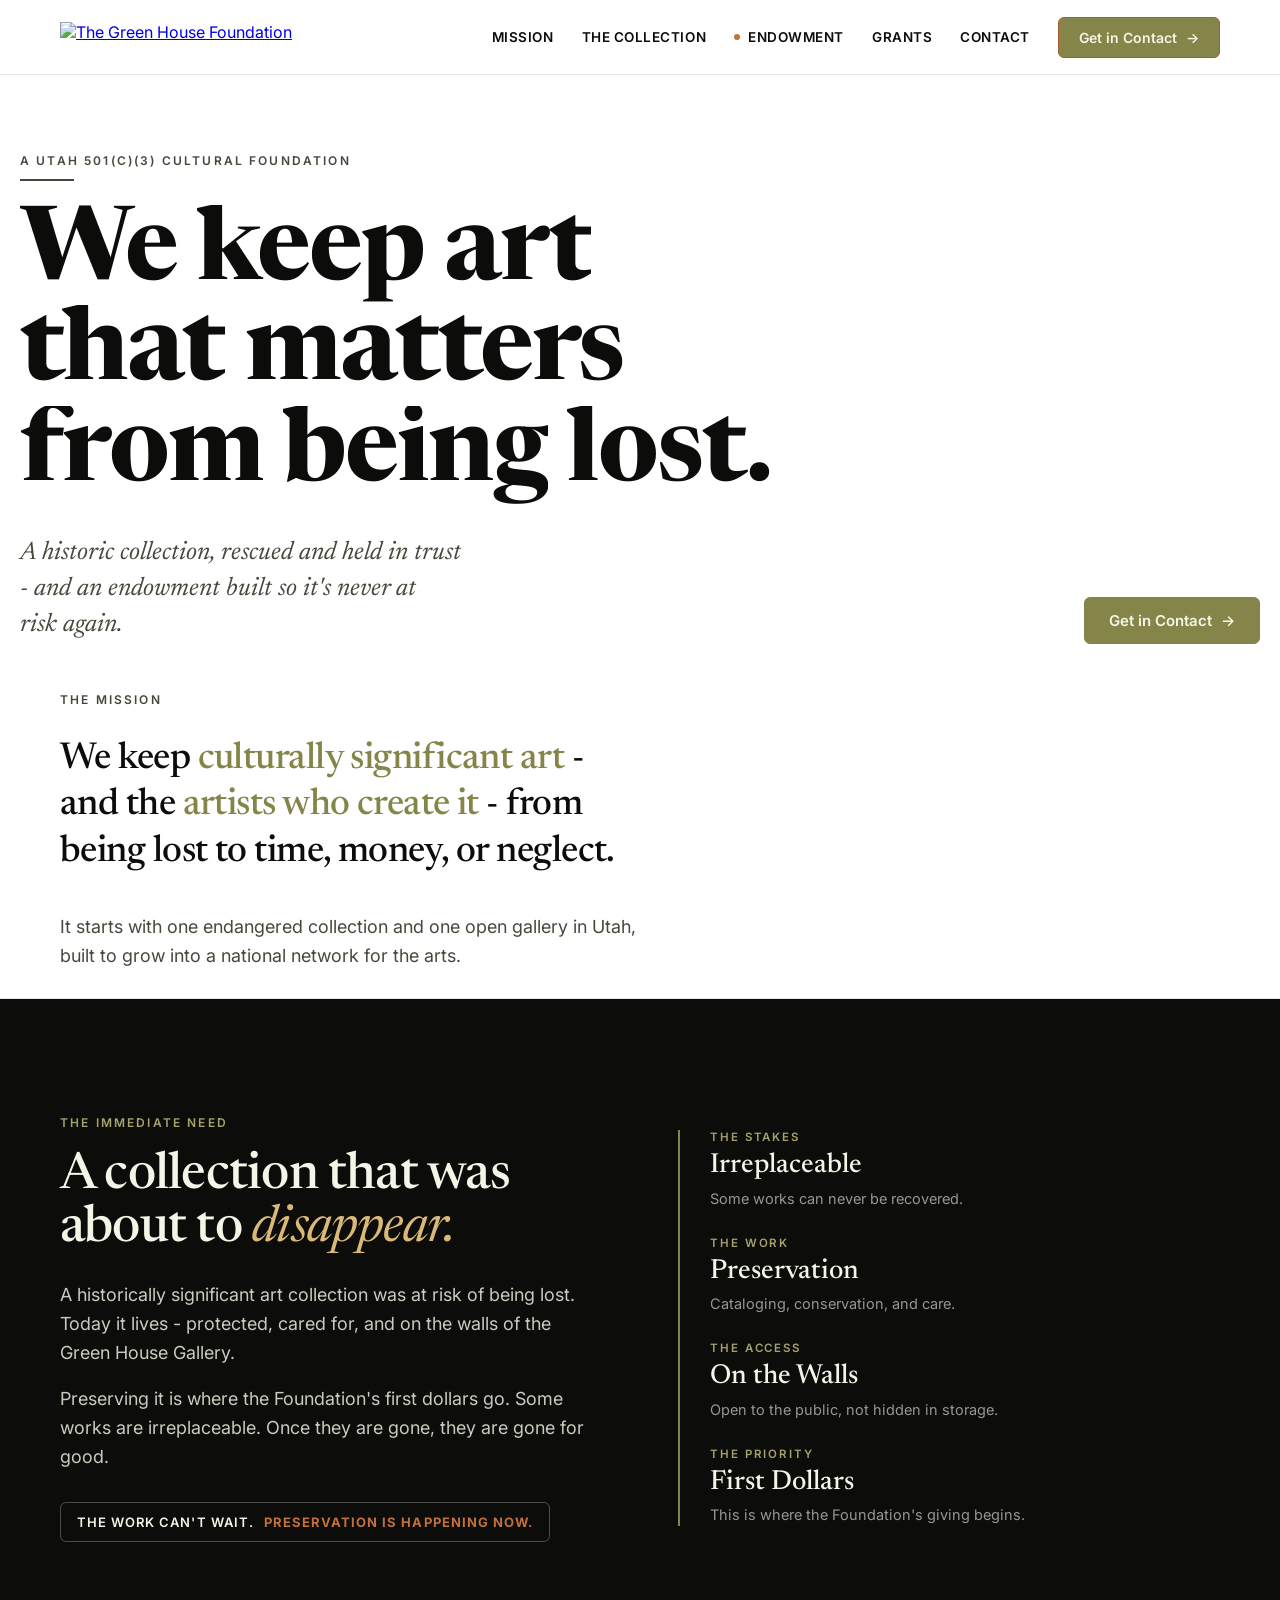
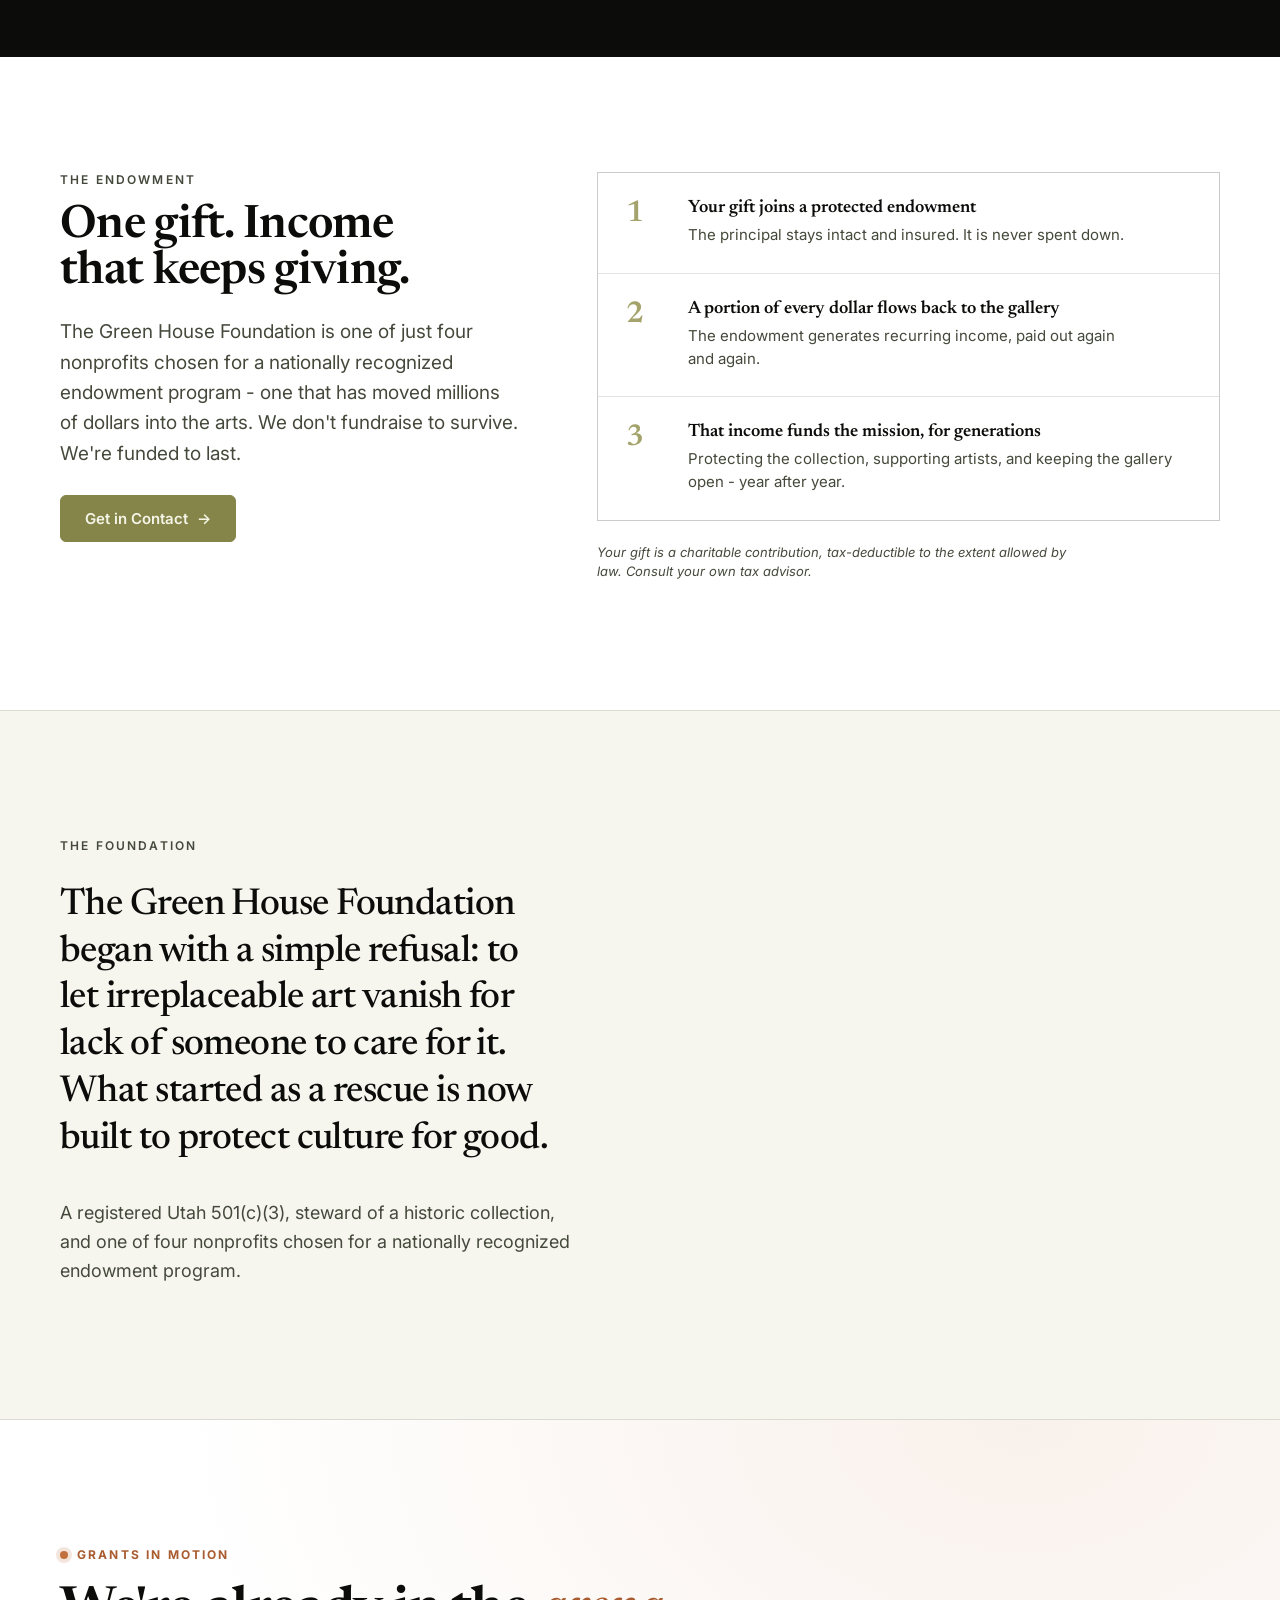
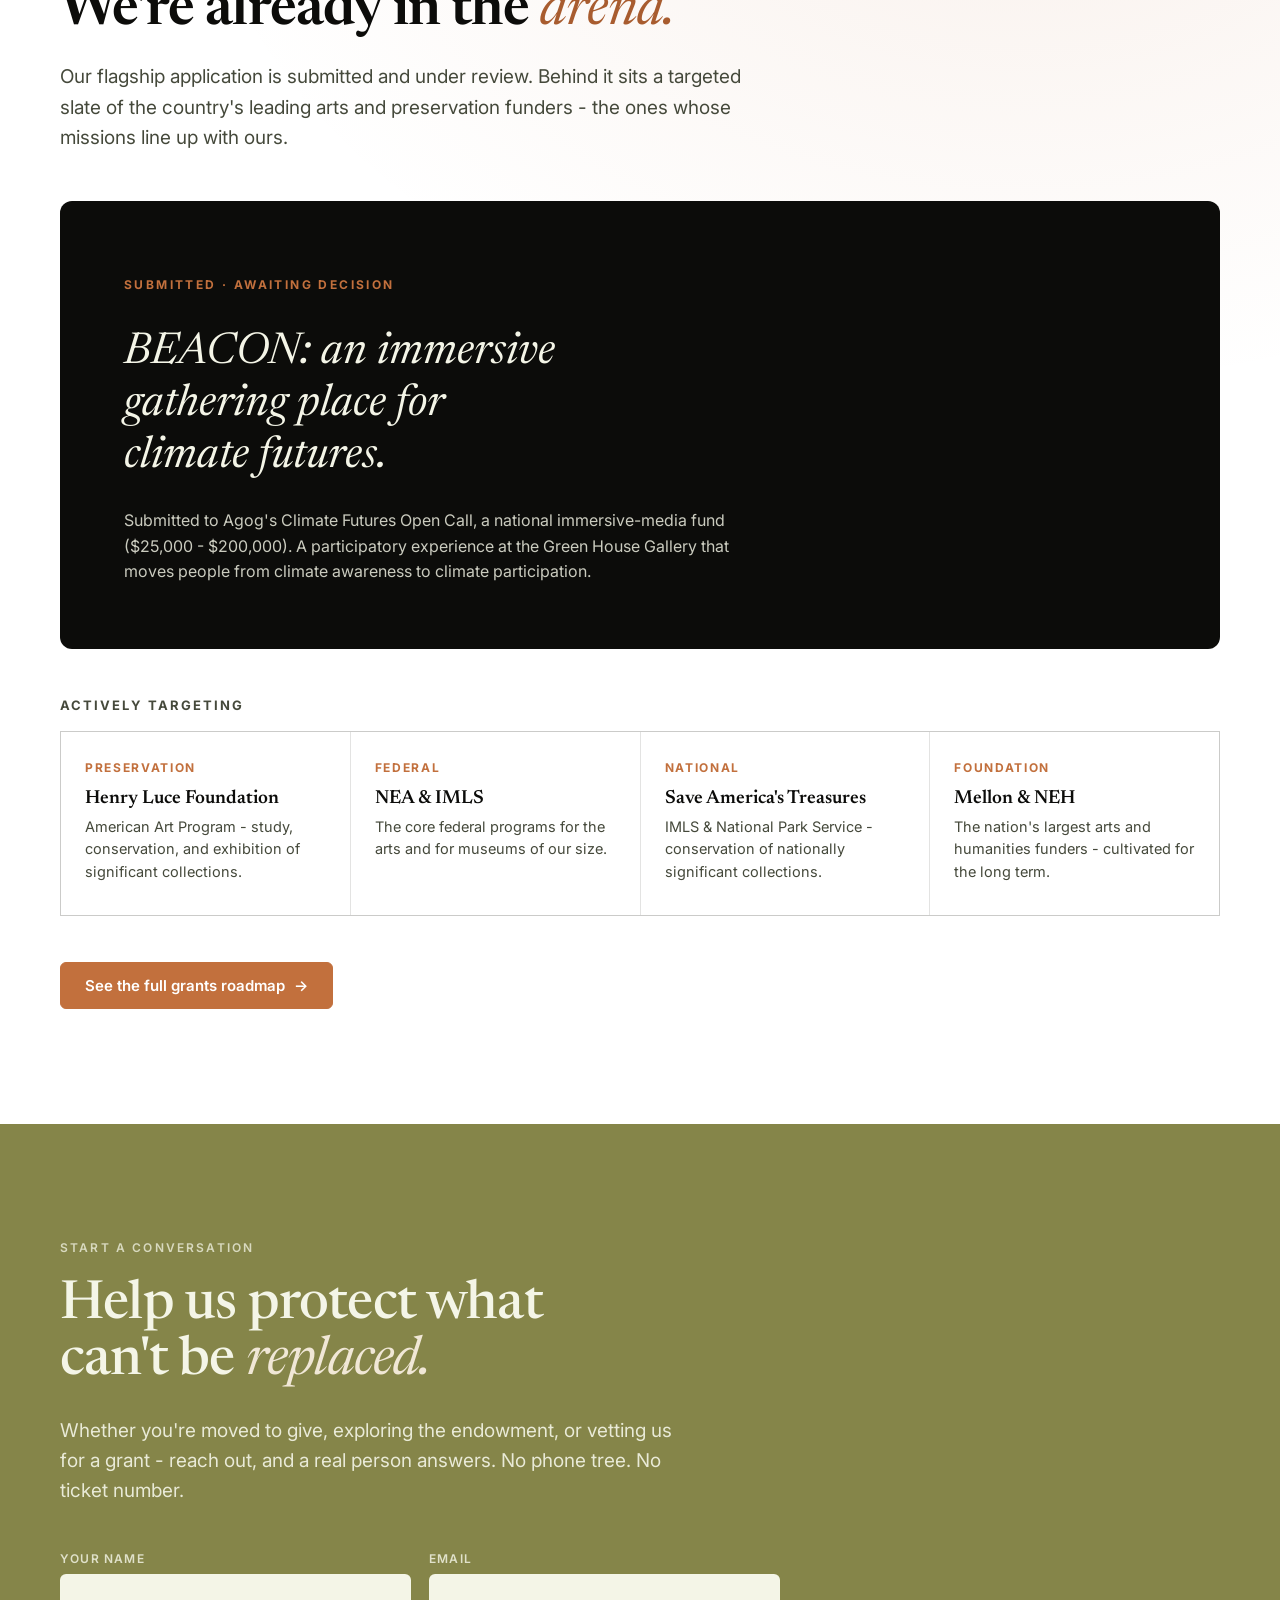
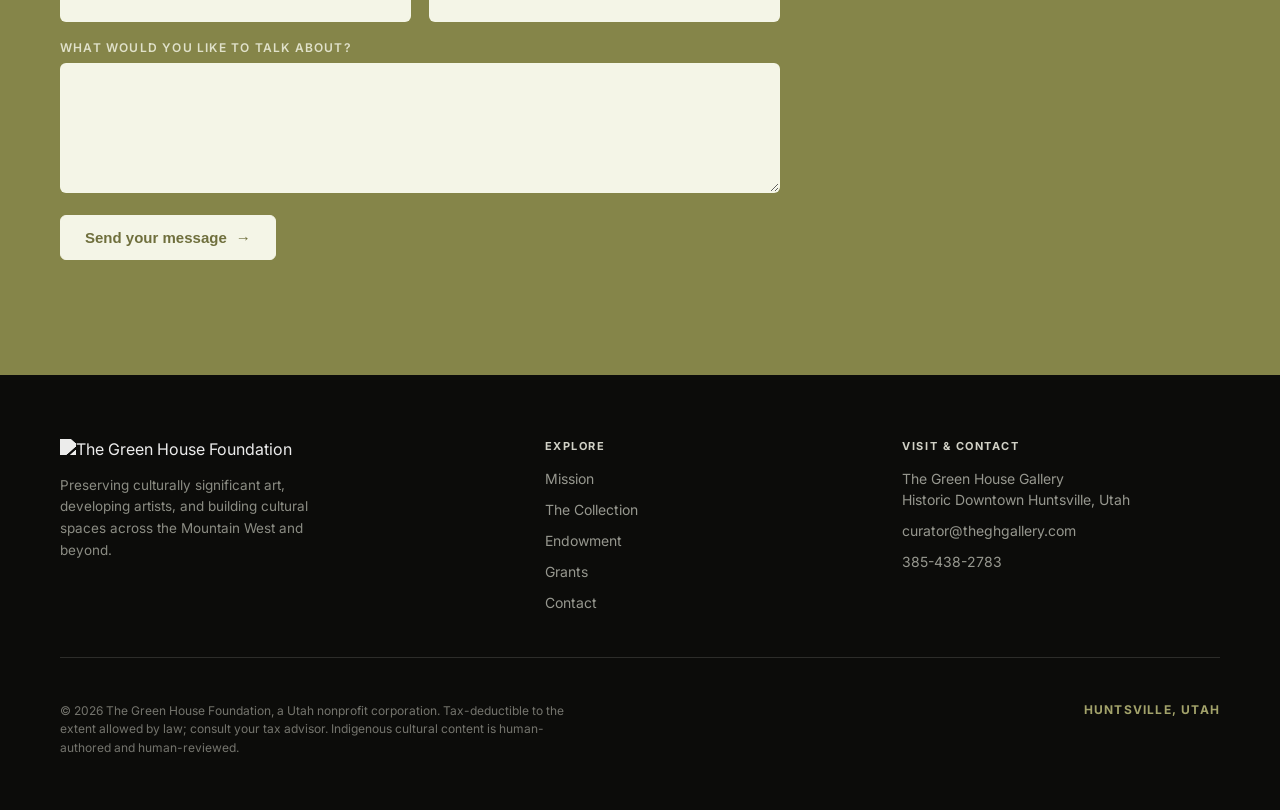
==== index.html @ 2a169957 "Add files via upload" ====
<!-- @dsCard group="Foundation Website" viewport="1280x900" name="Foundation website" subtitle="Real mission: preserve, develop, build — Bacone, BEACON, the corridor, endowment" -->
<!DOCTYPE html>
<html lang="en">
<head>
<meta charset="utf-8" />
<meta name="viewport" content="width=device-width, initial-scale=1" />
<title>The Green House Foundation — We keep art that matters from being lost</title>
<meta name="description" content="The Green House Foundation preserves culturally significant art, develops artists into sustainable creative careers, and builds cultural spaces. A Utah 501(c)(3)." />
<style>
/* ===== inlined design-system tokens ===== */
/* Webfonts — Newsreader (display/headings) + Inter (body/labels).
   NOTE: No brand font binaries were provided, so these load from Google Fonts.
   Replace with self-hosted @font-face + bundled files for production/offline use.

   Newsreader replaces Fraunces as the display/heading serif: a clean editorial
   serif with straight, undecorated terminals (the lowercase f has a plain
   terminal — no teardrop, no wonk). Loaded normal + italic, weights 400/500/600/700.
   Newsreader is optically variable (opsz), driven by font-optical-sizing: auto. */
@import url('https://fonts.googleapis.com/css2?family=Newsreader:ital,opsz,wght@0,6..72,400;0,6..72,500;0,6..72,600;0,6..72,700;1,6..72,400;1,6..72,500;1,6..72,600;1,6..72,700&family=Inter:wght@400;500;600;700&display=swap');

/* ============================================================
   COLORS — The Green House Foundation
   Foundation palette: forest base, olive brand, cream light,
   ember accent (buttons/CTA only, ~3% of any layout).
   ============================================================ */
:root {
  /* --- Foundation core palette --- */
  --forest: #20241A;   /* dark background base */
  --olive:  #858549;   /* brand color */
  --cream:  #F4F5E7;   /* light background + text on dark */
  --slate:  #646463;   /* muted text */
  --ember:  #C2703D;   /* accent — buttons & CTA only */
  --surface:#2C3122;   /* raised panels on forest */

  /* --- Tints / shades derived for states & lines --- */
  --forest-900: #171A12;
  --forest-700: #20241A;
  --forest-600: #272C1F;
  --surface-2:  #353B29;            /* hover raise on surface */
  --olive-600:  #6F6F3D;            /* olive pressed/darker */
  --olive-300:  #A6A672;           /* olive light/disabled text */
  --ember-600:  #A85C2F;           /* ember hover/press */
  --cream-dim:  #DCDDCB;           /* secondary cream text */

  /* hairlines & overlays */
  --line-on-forest: rgba(244,245,231,0.12);
  --line-on-cream:  rgba(32,36,26,0.12);
  --overlay-forest: rgba(23,26,18,0.72);

  /* ============================================================
     SEMANTIC ALIASES — Foundation (default) theme on FOREST
     ============================================================ */
  --bg-page:        var(--forest);
  --bg-surface:     var(--surface);
  --bg-surface-2:   var(--surface-2);
  --text-strong:    var(--cream);
  --text-body:      var(--cream-dim);
  --text-muted:     var(--slate);
  --text-brand:     var(--olive);
  --border-subtle:  var(--line-on-forest);
  --accent:         var(--ember);
  --accent-hover:   var(--ember-600);
  --on-accent:      var(--cream);
  --focus-ring:     var(--olive);
}

/* ============================================================
   CREAM THEME — light Foundation surfaces (apply to a scope)
   ============================================================ */
.theme-cream {
  --bg-page:       var(--cream);
  --bg-surface:    #FFFFFF;
  --bg-surface-2:  #ECEDD9;
  --text-strong:   var(--forest);
  --text-body:     #2C3122;
  --text-muted:    var(--slate);
  --text-brand:    var(--olive-600);
  --border-subtle: var(--line-on-cream);
  --accent:        var(--ember);
  --accent-hover:  var(--ember-600);
  --on-accent:     var(--cream);
  --focus-ring:    var(--olive);
}

/* ============================================================
   TYPOGRAPHY — Newsreader (display/headings) + Inter (body/labels)
   Golden-ratio scale (φ ≈ 1.618), base Body 17:
   Display 72 / Heading 44.5 / Subhead 27.5 / Body 17 / Caption 10.5
   (each step = the one below × φ).  Eyebrow 12 uppercase, wide tracking.
   ============================================================ */
:root {
  /* golden ratio */
  --phi: 1.618; /* @kind other */

  /* families */
  --font-display: 'Newsreader', Georgia, 'Times New Roman', serif;
  --font-body:    'Inter', system-ui, -apple-system, 'Segoe UI', sans-serif;

  /* type scale (px) — multiplied by φ */
  --fs-display: 72px;     /* 44.5 × φ */
  --fs-heading: 44.5px;   /* 27.5 × φ */
  --fs-subhead: 27.5px;   /* 17 × φ   */
  --fs-body:    17px;     /* base     */
  --fs-small:   13px;     /* practical step between body and caption */
  --fs-caption: 10.5px;   /* 17 ÷ φ   */
  --fs-eyebrow: 12px;

  /* line heights */
  --lh-display: 1.04; /* @kind other */
  --lh-heading: 1.12; /* @kind other */
  --lh-subhead: 1.28; /* @kind other */
  --lh-body:    1.6; /* @kind other */
  --lh-tight:   1.2; /* @kind other */

  /* weights */
  --fw-regular: 400; /* @kind other */
  --fw-medium:  500; /* @kind other */
  --fw-semibold:600; /* @kind other */
  --fw-bold:    700; /* @kind other */

  /* tracking */
  /* display/headings sit at 0 tracking for a clean editorial measure. */
  --tracking-display: 0; /* @kind other */
  --tracking-heading: 0; /* @kind other */
  --tracking-normal:  0; /* @kind other */
  --tracking-eyebrow: 0.18em; /* @kind other */

  /* Newsreader needs no SOFT/WONK axes — its terminals are already clean.
     Optical sizing is handled by font-optical-sizing: auto, so role variation
     settings are 'normal'. */
  --fv-display: normal; /* @kind other */
  --fv-heading: normal; /* @kind other */
  --fv-subhead: normal; /* @kind other */

  /* semantic roles */
  /* display weight 500 reads more refined at large sizes; headings 600. */
  --text-display: var(--fw-medium)   var(--fs-display)/var(--lh-display) var(--font-display);
  --text-heading: var(--fw-semibold) var(--fs-heading)/var(--lh-heading) var(--font-display);
  --text-subhead: var(--fw-medium)   var(--fs-subhead)/var(--lh-subhead) var(--font-display);
  --text-base:    var(--fw-regular)  var(--fs-body)/var(--lh-body)    var(--font-body);
}

/* ============================================================
   SPACING, RADII, SHADOWS, LAYOUT — Green House Foundation
   8px base rhythm. Quiet, architectural, rooted.
   ============================================================ */
:root {
  /* spacing scale (8px base) */
  --space-1: 4px;
  --space-2: 8px;
  --space-3: 12px;
  --space-4: 16px;
  --space-5: 24px;
  --space-6: 32px;
  --space-7: 48px;
  --space-8: 64px;
  --space-9: 96px;
  --space-10: 128px;

  /* radii — gently architectural, never pill-soft on Foundation */
  --radius-xs: 3px;
  --radius-sm: 6px;
  --radius-md: 10px;
  --radius-lg: 16px;
  --radius-pill: 999px;

  /* borders */
  --border-width: 1px; /* @kind other */
  --border-hairline: 1px; /* @kind other */

  /* shadows — soft, low, warm-neutral; used sparingly */
  --shadow-sm: 0 1px 2px rgba(23,26,18,0.18);
  --shadow-md: 0 6px 20px rgba(23,26,18,0.22);
  --shadow-lg: 0 20px 48px rgba(23,26,18,0.30);
  --shadow-cream-sm: 0 1px 2px rgba(32,36,26,0.06);
  --shadow-cream-md: 0 10px 30px rgba(32,36,26,0.10);

  /* layout */
  --container-max: 1200px;
  --container-text: 680px;
  --gutter: var(--space-6);

  /* motion — calm, no bounce */
  --ease-standard: cubic-bezier(0.4, 0, 0.2, 1); /* @kind other */
  --ease-out: cubic-bezier(0.16, 1, 0.3, 1); /* @kind other */
  --dur-fast: 120ms; /* @kind other */
  --dur-base: 200ms; /* @kind other */
  --dur-slow: 360ms; /* @kind other */
}

/* ============================================================
   BACONE COLLECTION — scoped storytelling palette
   USE ONLY inside .theme-bacone (collection storytelling).
   NEVER on Foundation pages.
   ============================================================ */
.theme-bacone {
  /* raw palette */
  --clay:  #C2704F;
  --sage:  #97A782;
  --ochre: #DAB877;
  --sky:   #88A3AE;
  --ground:#F0E7D6;   /* background */
  --umber: #5E4334;   /* ink */

  /* semantic aliases mapped onto Foundation contract,
     so components render correctly inside this scope */
  --bg-page:       var(--ground);
  --bg-surface:    #FBF6EC;
  --bg-surface-2:  #EDE0CA;
  --text-strong:   var(--umber);
  --text-body:     #6B5040;
  --text-muted:    #8A7560;
  --text-brand:    var(--clay);
  --border-subtle: rgba(94,67,52,0.16);
  --accent:        var(--clay);
  --accent-hover:  #A85C3F;
  --on-accent:     var(--ground);
  --focus-ring:    var(--clay);
}

/* ============================================================
   BASE — light element defaults that lean on the tokens.
   Scoped to .ghf so it never bleeds into a host app globally.
   ============================================================ */
.ghf {
  background: var(--bg-page);
  color: var(--text-body);
  font: var(--text-base);
  -webkit-font-smoothing: antialiased;
  text-rendering: optimizeLegibility;
}

.ghf h1, .ghf h2, .ghf h3, .ghf h4 {
  color: var(--text-strong);
  margin: 0;
  font-family: var(--font-display);
  letter-spacing: var(--tracking-heading);
  font-optical-sizing: auto;
  font-variation-settings: var(--fv-heading);
  font-feature-settings: "calt" 1, "liga" 1;
}

.ghf-display {
  font: var(--text-display);
  letter-spacing: var(--tracking-display);
  color: var(--text-strong);
  text-wrap: balance;
  font-optical-sizing: auto;
  font-variation-settings: var(--fv-display);
  font-feature-settings: "calt" 1, "liga" 1;
}
.ghf-heading {
  font: var(--text-heading);
  color: var(--text-strong);
  text-wrap: balance;
  font-optical-sizing: auto;
  font-variation-settings: var(--fv-heading);
  font-feature-settings: "calt" 1, "liga" 1;
}
.ghf-subhead {
  font: var(--text-subhead);
  color: var(--text-strong);
  font-optical-sizing: auto;
  font-variation-settings: var(--fv-subhead);
  font-feature-settings: "calt" 1, "liga" 1;
}
.ghf-body {
  font: var(--text-base);
  color: var(--text-body);
  text-wrap: pretty;
}
.ghf-eyebrow {
  font-family: var(--font-body);
  font-size: var(--fs-eyebrow);
  font-weight: var(--fw-semibold);
  letter-spacing: var(--tracking-eyebrow);
  text-transform: uppercase;
  color: var(--text-brand);
}

.ghf a { color: var(--text-brand); text-decoration: none; }
.ghf a:hover { text-decoration: underline; }

*::selection { background: var(--olive); color: var(--cream); }

</style>
<script>
document.documentElement.className += ' js-anim';
/* Tweakable controls — defaults persisted by the host between the EDITMODE markers. */
window.__TWK = /*EDITMODE-BEGIN*/{
  "film": false,
  "accent": "ink",
  "headline": "rise-blur"
}/*EDITMODE-END*/;
(function (t) {
  var r = document.documentElement;
  r.setAttribute('data-film', t.film ? 'on' : 'off');   /* film off = video removed */
  r.setAttribute('data-accent', t.accent);
  r.setAttribute('data-headline', t.headline);
})(window.__TWK);
</script>
<style>
  :root {
    --ink: #0C0C0A;          /* true black */
    --ink-2: #45493B;        /* secondary ink */
    --paper: #FFFFFF;
    --paper-2: #F6F6EF;      /* warm off-white */
    --hair: rgba(26,30,20,0.12);
    --olive-deep: #6F6F3D;
    --clay: #C2704F;
    --ochre: #DAB877;
    --sage: #A3A36B;
    --ground: #F0E7D6;
    --ember: #C2703D;
    --ember-deep: #A85C2F;
  }
  * { box-sizing: border-box; }
  html, body { margin: 0; background: var(--paper); }
  body { font-family: var(--font-body); color: var(--ink); -webkit-font-smoothing: antialiased; }

  .display { font-family: var(--font-display); font-optical-sizing: auto; font-weight: 700; letter-spacing: -0.02em; line-height: 0.98; }
  .serif-5 { font-family: var(--font-display); font-optical-sizing: auto; font-weight: 500; letter-spacing: -0.015em; }
  .serif-6 { font-family: var(--font-display); font-optical-sizing: auto; font-weight: 600; letter-spacing: -0.015em; }
  .eyebrow { font-family: var(--font-body); font-size: 12px; font-weight: 600; letter-spacing: 0.18em; text-transform: uppercase; }
  .wrap { max-width: 1240px; margin: 0 auto; padding: 0 40px; }

  /* ---- Buttons ---- */
  .btn { display: inline-flex; align-items: center; gap: 9px; padding: 13px 24px; font-size: 15px; font-weight: 600; border-radius: 6px; border: 1px solid transparent; cursor: pointer; text-decoration: none; white-space: nowrap; transition: background .16s, color .16s, border-color .16s, transform .12s; }
  .btn .arr { transition: transform .18s; }
  .btn:hover .arr { transform: translateX(4px); }
  .btn:active { transform: translateY(1px); }
  .btn-olive { background: var(--olive); color: var(--cream); border-color: var(--olive); }
  .btn-olive:hover { background: var(--olive-deep); border-color: var(--olive-deep); }
  .btn-line { background: transparent; color: #20241A; border-color: #20241A; }
  .btn-line:hover { background: #20241A; color: var(--cream); }
  .btn-ember { background: var(--ember); color: #fff; border-color: var(--ember); }
  .btn-ember:hover { background: var(--ember-deep); border-color: var(--ember-deep); }
  .btn-cream { background: var(--cream); color: var(--olive-deep); border-color: var(--cream); }
  .btn-cream:hover { background: #fff; }
  .btn-cream-ghost { background: transparent; color: var(--cream); border-color: rgba(244,245,231,0.55); }
  .btn-cream-ghost:hover { background: rgba(244,245,231,0.12); }
  .btn-sm { padding: 11px 20px; font-size: 14px; }

  /* ---- Nav ---- */
  header.nav { position: sticky; top: 0; z-index: 30; background: rgba(255,255,255,0.86); backdrop-filter: blur(12px); -webkit-backdrop-filter: blur(12px); border-bottom: 1px solid var(--hair); }
  .nav-inner { display: flex; align-items: center; justify-content: space-between; height: 74px; }
  .nav-links { display: flex; align-items: center; gap: 28px; }
  .nav-links a.lnk { font-size: 13.5px; font-weight: 600; letter-spacing: 0.04em; text-transform: uppercase; color: var(--ink); text-decoration: none; position: relative; padding: 4px 0; white-space: nowrap; }
  .nav-links a.lnk::after { content: ""; position: absolute; left: 0; right: 0; bottom: 0; height: 2px; background: var(--clay); transform: scaleX(0); transform-origin: left; transition: transform .25s cubic-bezier(.16,1,.3,1); }
  .nav-links a.lnk:hover::after { transform: scaleX(1); }
  /* Endowment = the donor path: ember marker that quietly pulses for recognition */
  .nav-links a.lnk.endow { display: inline-flex; align-items: center; gap: 8px; }
  .nav-links a.lnk.endow::before { content: ""; width: 6px; height: 6px; border-radius: 50%; background: var(--ember); animation: endowPulse 2.8s ease-in-out infinite; }
  @keyframes endowPulse { 0%, 100% { box-shadow: 0 0 0 0 rgba(194,112,61,0.5); } 55% { box-shadow: 0 0 0 6px rgba(194,112,61,0); } }
  .logo { height: 30px; width: auto; display: block; }

  /* ---- Hero ---- */
  .hero { padding: 76px 0 36px; }
  .hero h1 { font-size: clamp(48px, 8vw, 116px); margin: 0; max-width: 15ch; color: var(--ink); }
  .hero .lead { display: flex; justify-content: space-between; align-items: flex-end; gap: 40px; margin-top: 30px; flex-wrap: wrap; }
  .hero .lead p { font-family: var(--font-display); font-style: italic; font-weight: 400; font-size: clamp(20px, 2vw, 26px); line-height: 1.4; color: var(--ink-2); max-width: 34ch; margin: 0; }
  .hero .cta-row { display: flex; gap: 14px; flex-wrap: wrap; }

  /* hero video */
  .video { position: relative; margin-top: 44px; border-radius: 18px; overflow: hidden; aspect-ratio: 16 / 7; background: linear-gradient(115deg, #cdd8c6, #b9c7c9 45%, #e3d2bf 100%); }
  .video .hero-vid { position: absolute; inset: 0; width: 100%; height: 100%; object-fit: cover; border: 0; z-index: 1; }
  .video .grain-l { position: absolute; inset: 0; opacity: 0.10; mix-blend-mode: overlay; z-index: 2;
    background-image: url("data:image/svg+xml,%3Csvg xmlns='http://www.w3.org/2000/svg' width='140' height='140'%3E%3Cfilter id='n'%3E%3CfeTurbulence type='fractalNoise' baseFrequency='0.9' numOctaves='2'/%3E%3C/filter%3E%3Crect width='100%25' height='100%25' filter='url(%23n)'/%3E%3C/svg%3E"); }
  .video .meta { position: absolute; left: 22px; bottom: 20px; z-index: 3; color: rgba(26,30,20,0.7); font-size: 12px; font-weight: 600; letter-spacing: 0.14em; text-transform: uppercase; }

  /* ---- section scaffolding ---- */
  section { padding: clamp(74px, 9vw, 128px) 0; }
  .shead { margin-bottom: 54px; }
  .shead.split { display: flex; justify-content: space-between; align-items: flex-end; gap: 32px; flex-wrap: wrap; }
  .shead .eyebrow { color: var(--clay); margin-bottom: 16px; }
  .shead h2 { font-family: var(--font-display); font-optical-sizing: auto; font-weight: 600; font-size: clamp(30px, 4.2vw, 52px); letter-spacing: -0.015em; line-height: 1.05; margin: 0; max-width: 18ch; }
  .shead .meta { font-size: 16px; color: var(--ink-2); max-width: 34ch; line-height: 1.55; }

  /* statement / mission */
  .statement { border-bottom: 1px solid var(--hair); }
  .statement .lead { font-family: var(--font-display); font-optical-sizing: auto; font-weight: 500; font-size: clamp(23px, 2.9vw, 38px); line-height: 1.26; letter-spacing: -0.015em; color: var(--ink); max-width: 26ch; margin: 30px 0 0; }
  .statement .lead .hl { color: var(--olive); }
  .statement .note { margin-top: 36px; font-size: 18px; color: var(--ink-2); max-width: 54ch; line-height: 1.6; }

  /* programs */
  .programs { background: var(--paper-2); }
  .prog-grid { display: grid; grid-template-columns: repeat(3, 1fr); gap: 1px; background: var(--hair); border: 1px solid var(--hair); }
  .prog { background: var(--paper); padding: 34px 30px 42px; transition: background .2s; }
  .prog:hover { background: #FBFBF4; }
  .prog .num { font-size: 12px; font-weight: 700; letter-spacing: 0.16em; color: var(--sage); }
  /* each program number gets its own warm earth tone */
  .prog:nth-child(1) .num { color: #6F6F3D; } /* olive */
  .prog:nth-child(2) .num { color: #C2704F; } /* clay */
  .prog:nth-child(3) .num { color: #A85C2F; } /* ember-deep */
  .prog:nth-child(4) .num { color: #5E6B3F; } /* deep green */
  .prog:nth-child(5) .num { color: #B98B3E; } /* ochre */
  .prog:nth-child(6) .num { color: #7A5A43; } /* umber */
  .prog h3 { font-family: var(--font-display); font-optical-sizing: auto; font-weight: 600; font-size: 22px; letter-spacing: -0.01em; margin: 16px 0 10px; color: var(--ink); }
  .prog p { font-size: 15px; line-height: 1.58; color: var(--ink-2); margin: 0; }

  /* bacone — dark urgent band */
  .bacone { background: var(--ink); color: var(--cream); }
  .bacone .row { display: grid; grid-template-columns: 1fr 1fr; gap: clamp(36px, 6vw, 84px); align-items: center; }
  .bacone .eyebrow { color: var(--sage); margin-bottom: 20px; }
  .bacone h2 { font-family: var(--font-display); font-weight: 500; font-size: clamp(30px, 4vw, 52px); line-height: 1.05; letter-spacing: -0.015em; color: var(--cream); margin: 0 0 24px; }
  .bacone h2 .em { font-style: italic; font-weight: 400; color: var(--ochre); }
  .bacone p { color: rgba(244,245,231,0.82); font-size: 18px; line-height: 1.6; max-width: 48ch; margin: 0 0 18px; }
  .bacone .clock { margin-top: 12px; display: inline-flex; align-items: center; gap: 10px; font-size: 13px; font-weight: 600; letter-spacing: 0.08em; text-transform: uppercase; color: var(--cream); border: 1px solid rgba(244,245,231,0.28); padding: 11px 16px; border-radius: 6px; }
  .bacone .clock b { color: var(--ember); }
  .bacone .facts { border-left: 2px solid var(--olive); padding-left: 30px; display: grid; gap: 26px; }
  .bacone .fact .k { font-size: 11.5px; font-weight: 600; letter-spacing: 0.16em; text-transform: uppercase; color: var(--sage); margin-bottom: 6px; }
  .bacone .fact .v { font-family: var(--font-display); font-weight: 500; font-size: clamp(20px, 2.2vw, 27.5px); line-height: 1.15; color: var(--cream); }
  .bacone .fact .v small { display: block; font-family: var(--font-body); font-weight: 400; font-size: 14.5px; color: rgba(244,245,231,0.6); margin-top: 6px; line-height: 1.5; }

  /* beacon — ember moment */
  .beacon { position: relative; background: var(--paper); overflow: hidden; }
  .beacon::before { content: ""; position: absolute; inset: 0; background: radial-gradient(120% 80% at 80% 0%, rgba(194,112,61,0.10), transparent 55%); pointer-events: none; }
  .beacon .wrap { position: relative; z-index: 2; }
  .beacon .tag { display: inline-flex; align-items: center; gap: 9px; font-size: 12px; font-weight: 700; letter-spacing: 0.18em; text-transform: uppercase; color: var(--ember-deep); margin-bottom: 22px; }
  .beacon .tag .dot { width: 8px; height: 8px; border-radius: 50%; background: var(--ember); box-shadow: 0 0 0 4px rgba(194,112,61,0.18); }
  .beacon h2 { font-family: var(--font-display); font-weight: 600; font-size: clamp(30px, 4.2vw, 54px); line-height: 1.04; letter-spacing: -0.015em; margin: 0 0 22px; max-width: 20ch; color: var(--ink); }
  .beacon h2 .em { font-style: italic; font-weight: 400; color: var(--ember-deep); }
  .beacon .lead { font-size: 19px; line-height: 1.6; color: var(--ink-2); max-width: 60ch; margin: 0 0 48px; }
  .journey { display: grid; grid-template-columns: repeat(4, 1fr); gap: 1px; background: var(--hair); border: 1px solid var(--hair); margin-bottom: 46px; }
  .step { background: var(--paper); padding: 28px 24px 32px; }
  .step .s-num { font-size: 12px; font-weight: 700; letter-spacing: 0.14em; color: var(--ember); margin-bottom: 14px; }
  .step h3 { font-family: var(--font-display); font-weight: 600; font-size: 19px; margin: 0 0 8px; color: var(--ink); }
  .step p { font-size: 14.5px; line-height: 1.55; color: var(--ink-2); margin: 0; }
  .closing-q { background: var(--ink); color: var(--cream); border-radius: 12px; padding: clamp(40px, 6vw, 64px); display: flex; flex-direction: column; gap: 24px; align-items: flex-start; }
  .closing-q .q-eyebrow { font-size: 12px; font-weight: 700; letter-spacing: 0.2em; text-transform: uppercase; color: var(--ember); }
  .closing-q .q { font-family: var(--font-display); font-style: italic; font-weight: 400; font-size: clamp(26px, 3.6vw, 44px); line-height: 1.18; max-width: 18ch; margin: 0; }
  .beacon .partners { margin-top: 36px; font-size: 13.5px; letter-spacing: 0.02em; color: var(--ink-2); line-height: 1.6; max-width: 80ch; }
  .beacon .partners b { color: var(--ink); }

  /* location */
  .location { background: var(--paper-2); border-top: 1px solid var(--hair); }
  .location .intro { font-size: 19px; color: var(--ink-2); max-width: 54ch; margin: 0 0 52px; line-height: 1.6; }
  .corridor { display: grid; grid-template-columns: repeat(3, 1fr); gap: 24px; }
  .place { background: var(--paper); border: 1px solid var(--hair); border-top: 3px solid var(--olive); border-radius: 0 0 8px 8px; padding: 30px 28px 34px; }
  .place .p-name { font-family: var(--font-display); font-weight: 600; font-size: 21px; color: var(--ink); margin-bottom: 4px; letter-spacing: -0.01em; }
  .place .p-dist { font-size: 11px; font-weight: 700; letter-spacing: 0.14em; text-transform: uppercase; color: var(--olive); margin-bottom: 16px; }
  .place p { font-size: 15px; line-height: 1.58; color: var(--ink-2); margin: 0; }
  .location .closer { margin-top: 48px; font-family: var(--font-display); font-weight: 500; font-size: clamp(20px, 2.4vw, 30px); line-height: 1.32; color: var(--ink); max-width: 32ch; letter-spacing: -0.01em; }

  /* endowment */
  .endow .row { display: grid; grid-template-columns: 0.85fr 1.15fr; gap: clamp(36px, 6vw, 80px); align-items: start; }
  .endow .lede { font-size: 19px; color: var(--ink-2); max-width: 42ch; line-height: 1.6; margin: 0; }
  .endow .steps { display: grid; gap: 1px; background: var(--hair); border: 1px solid var(--hair); }
  .estep { background: var(--paper); padding: 26px 28px; display: flex; gap: 22px; align-items: flex-start; }
  .estep .en { font-family: var(--font-display); font-weight: 600; font-size: 30px; color: var(--sage); line-height: 1; min-width: 40px; }
  .estep h3 { font-family: var(--font-display); font-weight: 600; font-size: 18px; margin: 0 0 6px; color: var(--ink); }
  .estep p { font-size: 15px; color: var(--ink-2); line-height: 1.55; margin: 0; }
  .endow .fine { margin-top: 22px; font-size: 13px; color: var(--ink-2); font-style: italic; max-width: 60ch; line-height: 1.5; }

  /* involved — olive band */
  .involved { background: var(--olive); color: var(--cream); }
  .involved .eyebrow { color: rgba(244,245,231,0.75); margin-bottom: 22px; }
  .involved h2 { font-family: var(--font-display); font-weight: 500; font-size: clamp(30px, 4.2vw, 54px); line-height: 1.05; letter-spacing: -0.015em; color: var(--cream); max-width: 18ch; margin: 0 0 26px; }
  .involved h2 .em { font-style: italic; font-weight: 400; color: var(--ground); }
  .involved .lead { font-size: 19px; color: rgba(244,245,231,0.9); max-width: 52ch; margin: 0 0 44px; line-height: 1.6; }
  .paths { display: grid; grid-template-columns: repeat(3, 1fr); gap: 1px; background: rgba(244,245,231,0.22); border: 1px solid rgba(244,245,231,0.22); margin-bottom: 46px; }
  .path { background: var(--olive); padding: 30px 28px 34px; transition: background .2s; }
  .path:hover { background: var(--olive-deep); }
  .path .p-k { font-size: 11.5px; font-weight: 700; letter-spacing: 0.16em; text-transform: uppercase; color: rgba(244,245,231,0.72); margin-bottom: 14px; }
  .path h3 { font-family: var(--font-display); font-weight: 600; font-size: 20px; color: var(--cream); margin: 0 0 10px; }
  .path p { font-size: 14.5px; line-height: 1.55; color: rgba(244,245,231,0.86); margin: 0; }
  .involved .cta-row { display: flex; gap: 14px; flex-wrap: wrap; }
  /* contact form (olive band) */
  .involved .cform { max-width: 720px; display: grid; gap: 18px; }
  .involved .cform-row { display: grid; grid-template-columns: 1fr 1fr; gap: 18px; }
  .involved .cform label { display: grid; gap: 8px; font-size: 12px; font-weight: 600; letter-spacing: 0.1em; text-transform: uppercase; color: rgba(244,245,231,0.82); }
  .involved .cform input, .involved .cform textarea { font-family: var(--font-body); font-size: 16px; color: var(--ink); background: var(--cream); border: 1px solid rgba(244,245,231,0.45); border-radius: 6px; padding: 13px 15px; width: 100%; }
  .involved .cform textarea { min-height: 130px; resize: vertical; }
  .involved .cform button { justify-self: start; margin-top: 4px; }
  @media (max-width: 640px) { .involved .cform-row { grid-template-columns: 1fr; } }

  /* footer */
  footer.ft { background: var(--ink); color: var(--paper); padding: 64px 0 40px; }
  .ft .top { display: grid; grid-template-columns: 1.4fr 1fr 1fr; gap: 40px; padding-bottom: 44px; border-bottom: 1px solid rgba(244,245,231,0.14); }
  .ft .brand img { height: 30px; margin-bottom: 16px; filter: brightness(0) invert(1); opacity: 0.92; }
  .ft .blurb { font-size: 13.5px; color: rgba(244,245,231,0.55); line-height: 1.6; max-width: 280px; margin: 0; }
  .ft .col-h { font-size: 11px; font-weight: 700; letter-spacing: 0.14em; text-transform: uppercase; color: rgba(244,245,231,0.85); margin-bottom: 15px; }
  .ft ul { list-style: none; margin: 0; padding: 0; display: flex; flex-direction: column; gap: 10px; }
  .ft a, .ft p.line { font-size: 14px; color: rgba(244,245,231,0.6); text-decoration: none; margin: 0; line-height: 1.5; }
  .ft a:hover { color: #fff; }
  .ft .copy { margin-top: 32px; display: flex; justify-content: space-between; gap: 20px; flex-wrap: wrap; font-size: 12px; color: rgba(244,245,231,0.45); }
  .ft .copy .legal { max-width: 64ch; line-height: 1.55; }
  .ft .copy .badge { font-weight: 700; letter-spacing: 0.1em; text-transform: uppercase; color: var(--sage); }

  /* ---- motion + a11y ---- */
  html { scroll-behavior: smooth; }
  .display, .serif-5, .serif-6, .shead h2, .bacone h2, .beacon h2, .involved h2, .statement .lead { text-wrap: balance; }
  .prog p, .step p, .place p, .estep p, .path p, .hero .lead p, .statement .note, .beacon .lead { text-wrap: pretty; }
  a:focus-visible, button:focus-visible, input:focus-visible { outline: 2px solid var(--clay); outline-offset: 3px; border-radius: 4px; }

  .h-mask { display: inline-block; overflow: hidden; vertical-align: top; padding-bottom: 0.12em; margin-bottom: -0.12em; }
  .h-mask > span { display: inline-block; transition: transform 1s cubic-bezier(.16,1,.3,1), opacity .9s ease, filter .9s ease; }
  .js-anim .h-mask > span { transform: translateY(116%); opacity: 0; filter: blur(7px); }
  .js-anim.loaded .h-mask > span { transform: none; opacity: 1; filter: none; }

  .reveal { transition: opacity 0.85s cubic-bezier(.16,1,.3,1), transform 0.85s cubic-bezier(.16,1,.3,1); }
  .js-anim .reveal { opacity: 0; transform: translateY(24px); }
  .js-anim .reveal.in { opacity: 1; transform: none; }

  /* ---- hero entrance polish (top section) ---- */
  .js-anim header.nav { opacity: 0; transform: translateY(-12px); transition: opacity .7s ease, transform .8s cubic-bezier(.16,1,.3,1); }
  .js-anim.loaded header.nav { opacity: 1; transform: none; }
  .hero .eyebrow { display: inline-block; position: relative; padding-bottom: 13px; }
  .hero .eyebrow::after { content: ""; position: absolute; left: 0; bottom: 0; height: 2px; width: 54px; background: var(--clay); transform: scaleX(0); transform-origin: left; transition: transform .9s cubic-bezier(.16,1,.3,1) .55s; }
  .js-anim.loaded .hero .eyebrow::after { transform: scaleX(1); }
  .hero .cta-row .btn { transition: background .16s, color .16s, border-color .16s, transform .14s, box-shadow .24s ease; }
  .hero .cta-row .btn-olive:hover { box-shadow: 0 12px 26px -12px rgba(133,133,73,0.75); transform: translateY(-1px); }
  .hero .cta-row .btn-line:hover { transform: translateY(-1px); }

  @media (prefers-reduced-motion: reduce) {
    html { scroll-behavior: auto; }
    .h-mask > span, .reveal { transition: none !important; transform: none !important; opacity: 1 !important; filter: none !important; }
    header.nav { opacity: 1 !important; transform: none !important; }
    .hero .eyebrow::after { transform: scaleX(1) !important; }
    .nav-links a.lnk.endow::before { animation: none !important; }
  }

  @media (max-width: 1080px) {
    .nav-links { gap: 20px; }
    .nav-links a.lnk { display: none; }
  }
  @media (max-width: 980px) {
    .bacone .row, .endow .row { grid-template-columns: 1fr; gap: 42px; }
    .prog-grid { grid-template-columns: repeat(2, 1fr); }
    .journey { grid-template-columns: repeat(2, 1fr); }
    .corridor, .paths { grid-template-columns: 1fr; }
    .ft .top { grid-template-columns: 1fr 1fr; }
  }
  @media (max-width: 640px) {
    .wrap { padding: 0 22px; }
    .nav-inner { height: 62px; }
    .hero { padding: 40px 0 18px; }
    section { padding: 60px 0; }
    .prog-grid, .journey { grid-template-columns: 1fr; }
    .video { margin-top: 32px; aspect-ratio: 4 / 3; }
    .ft .top { grid-template-columns: 1fr; gap: 30px; }
  }

  /* ---- Tweakable controls ---- */
  /* Hero film: off removes the video section above the mission */
  html[data-film="off"] .hero .video { display: none; }
  /* Accent: remaps the clay accent that drives the eyebrows + hero underline */
  html[data-accent="olive"] { --clay: #858549; }
  html[data-accent="ink"]   { --clay: #45493B; }
  /* Headline motion variants (base = rise + blur) */
  html.js-anim[data-headline="rise"] .h-mask > span { filter: none; }
  html.js-anim[data-headline="fade"] .h-mask > span { transform: none; filter: none; }

  /* Tweaks panel */
  #twk-panel { position: fixed; right: 16px; bottom: 16px; z-index: 2147483646; width: 250px; display: none;
    flex-direction: column; background: rgba(250,250,244,.85); color: #29261b;
    -webkit-backdrop-filter: blur(20px) saturate(160%); backdrop-filter: blur(20px) saturate(160%);
    border: .5px solid rgba(255,255,255,.65); border-radius: 14px;
    box-shadow: 0 12px 40px rgba(0,0,0,.18); font: 12px/1.4 var(--font-body), system-ui, sans-serif; }
  #twk-panel.open { display: flex; }
  .twk-hd { display: flex; align-items: center; justify-content: space-between; padding: 11px 8px 11px 14px; }
  .twk-hd b { font-size: 12.5px; font-weight: 600; letter-spacing: .01em; }
  .twk-x { border: 0; background: transparent; color: rgba(41,38,27,.5); width: 24px; height: 24px; border-radius: 6px; cursor: pointer; font-size: 16px; line-height: 1; }
  .twk-x:hover { background: rgba(0,0,0,.06); color: #29261b; }
  .twk-body { padding: 0 14px 14px; display: flex; flex-direction: column; gap: 13px; }
  .twk-sect { font-size: 10px; font-weight: 600; letter-spacing: .07em; text-transform: uppercase; color: rgba(41,38,27,.45); margin-bottom: 7px; }
  .twk-row { display: flex; align-items: center; justify-content: space-between; gap: 10px; }
  .twk-row .lbl { font-weight: 500; color: rgba(41,38,27,.82); }
  .twk-toggle { position: relative; width: 34px; height: 19px; border: 0; border-radius: 999px; background: rgba(0,0,0,.16); cursor: pointer; padding: 0; transition: background .15s; flex: 0 0 auto; }
  .twk-toggle[data-on="1"] { background: #858549; }
  .twk-toggle i { position: absolute; top: 2px; left: 2px; width: 15px; height: 15px; border-radius: 50%; background: #fff; box-shadow: 0 1px 2px rgba(0,0,0,.25); transition: transform .15s; }
  .twk-toggle[data-on="1"] i { transform: translateX(15px); }
  .twk-seg { display: flex; padding: 2px; border-radius: 9px; background: rgba(0,0,0,.06); gap: 2px; }
  .twk-seg button { flex: 1; border: 0; background: transparent; color: rgba(41,38,27,.7); font: inherit; font-size: 11px; font-weight: 500; padding: 5px 4px; border-radius: 7px; cursor: pointer; }
  .twk-seg button.on { background: #fff; color: #29261b; box-shadow: 0 1px 2px rgba(0,0,0,.12); }
  .twk-sw { display: flex; gap: 7px; }
  .twk-sw button { flex: 1; height: 27px; border-radius: 7px; border: 1.5px solid rgba(0,0,0,.12); cursor: pointer; }
  .twk-sw button.on { border-color: #29261b; box-shadow: 0 0 0 1px #29261b; }
</style>
</head>
<body>
  <!-- NAV -->
  <header class="nav">
    <div class="wrap nav-inner">
      <a href="#top" aria-label="The Green House Foundation home"><img class="logo" src="assets/ghf_horizontal_olive.png" alt="The Green House Foundation" /></a>
      <nav class="nav-links">
        <a class="lnk" href="#mission">Mission</a>
        <a class="lnk" href="#bacone">The Collection</a>
        <a class="lnk endow" href="#endowment">Endowment</a>
        <a class="lnk" href="grants.html">Grants</a>
        <a class="lnk" href="#involved">Contact</a>
        <a class="btn btn-olive btn-sm" href="#involved" style="border-color: rgb(168, 92, 47)">Get in Contact <span class="arr">&rarr;</span></a>
      </nav>
    </div>
  </header>

  <!-- HERO -->
  <div class="wrap hero" id="top" style="padding: 74px 0px 36px">
    <div class="eyebrow reveal" style="color:var(--clay); margin-bottom:24px; transition-delay:.04s;">A Utah 501(c)(3) Cultural Foundation</div>
    <h1 class="display">We keep art that matters from being lost.</h1>
    <div class="lead reveal" style="transition-delay: .5s;">
      <p>A historic collection, rescued and held in trust - and an endowment built so it's never at risk again.</p>
      <div class="cta-row">
        <a class="btn btn-olive" href="#involved">Get in Contact <span class="arr">&rarr;</span></a>
      </div>
    </div>

    <div class="video reveal" style="transition-delay:.62s;">
      <iframe class="hero-vid" src="hero-loop.html" title="Inside the Green House Gallery — ambient film" scrolling="no" loading="lazy"></iframe>
      <div class="grain-l" style="background-position: center center; background-size: contain; height: 30px"></div>
      <span class="meta">Inside the Green House Gallery &middot; Huntsville, Utah</span>
    </div>
  </div>

  <!-- MISSION -->
  <section class="statement" id="mission" style="padding: 0px 0px 10px">
    <div class="wrap">
      <p class="eyebrow reveal" style="color:var(--clay);">The Mission</p>
      <p class="lead reveal">We keep <span class="hl">culturally significant art</span> - and the <span class="hl">artists who create it</span> - from being lost to time, money, or neglect.</p>
      <p class="note reveal">It starts with one endangered collection and one open gallery in Utah, built to grow into a national network for the arts.</p>
    </div>
  </section>

  <!-- BACONE -->
  <section class="bacone" id="bacone">
    <div class="wrap row">
      <div class="reveal">
        <div class="eyebrow">The Immediate Need</div>
        <h2>A collection that was about to <span class="em">disappear.</span></h2>
        <p>A historically significant art collection was at risk of being lost. Today it lives - protected, cared for, and on the walls of the Green House Gallery.</p>
        <p>Preserving it is where the Foundation's first dollars go. Some works are irreplaceable. Once they are gone, they are gone for good.</p>
        <div class="clock">The work can't wait. <b>Preservation is happening now.</b></div>
      </div>
      <div class="facts reveal">
        <div class="fact"><div class="k">The Stakes</div><div class="v">Irreplaceable<small>Some works can never be recovered.</small></div></div>
        <div class="fact"><div class="k">The Work</div><div class="v">Preservation<small>Cataloging, conservation, and care.</small></div></div>
        <div class="fact"><div class="k">The Access</div><div class="v">On the Walls<small>Open to the public, not hidden in storage.</small></div></div>
        <div class="fact"><div class="k">The Priority</div><div class="v">First Dollars<small>This is where the Foundation's giving begins.</small></div></div>
      </div>
    </div>
  </section>

  <!-- ENDOWMENT -->
  <section class="endow" id="endowment">
    <div class="wrap row">
      <div class="reveal">
        <div class="eyebrow" style="color:var(--clay); margin-bottom:16px;">The Endowment</div>
        <h2 class="serif-6" style="font-size:clamp(28px,3.8vw,46px); margin:0 0 22px;">One gift. Income that keeps giving.</h2>
        <p class="lede">The Green House Foundation is one of just four nonprofits chosen for a nationally recognized endowment program - one that has moved millions of dollars into the arts. We don't fundraise to survive. We're funded to last.</p>
        <div class="cta-row" style="margin-top:26px;">
          <a class="btn btn-olive" href="#involved">Get in Contact <span class="arr">&rarr;</span></a>
        </div>
      </div>
      <div class="reveal">
        <div class="steps">
          <div class="estep"><div class="en">1</div><div><h3>Your gift joins a protected endowment</h3><p>The principal stays intact and insured. It is never spent down.</p></div></div>
          <div class="estep"><div class="en">2</div><div><h3>A portion of every dollar flows back to the gallery</h3><p>The endowment generates recurring income, paid out again and again.</p></div></div>
          <div class="estep"><div class="en">3</div><div><h3>That income funds the mission, for generations</h3><p>Protecting the collection, supporting artists, and keeping the gallery open - year after year.</p></div></div>
        </div>
        <p class="fine">Your gift is a charitable contribution, tax-deductible to the extent allowed by law. Consult your own tax advisor.</p>
      </div>
    </div>
  </section>

  <!-- THE FOUNDATION (who's behind this) -->
  <section class="statement" id="foundation" style="background:var(--paper-2); border-top:1px solid var(--hair);">
    <div class="wrap">
      <p class="eyebrow reveal" style="color:var(--clay);">The Foundation</p>
      <p class="lead reveal">The Green House Foundation began with a simple refusal: to let irreplaceable art vanish for lack of someone to care for it. What started as a rescue is now built to protect culture for good.</p>
      <p class="note reveal">A registered Utah 501(c)(3), steward of a historic collection, and one of four nonprofits chosen for a nationally recognized endowment program.</p>
    </div>
  </section>

  <!-- GRANTS SPOTLIGHT -->
  <section class="beacon" id="grants">
    <div class="wrap">
      <p class="tag reveal"><span class="dot"></span>Grants in Motion</p>
      <h2 class="reveal">We're already in the <span class="em">arena.</span></h2>
      <p class="lead reveal">Our flagship application is submitted and under review. Behind it sits a targeted slate of the country's leading arts and preservation funders - the ones whose missions line up with ours.</p>

      <div class="closing-q reveal">
        <p class="q-eyebrow">Submitted &middot; Awaiting Decision</p>
        <p class="q">BEACON: an immersive gathering place for climate futures.</p>
        <p style="color:rgba(244,245,231,0.82); font-size:16px; line-height:1.6; max-width:62ch; margin:0;">Submitted to Agog's Climate Futures Open Call, a national immersive-media fund ($25,000 - $200,000). A participatory experience at the Green House Gallery that moves people from climate awareness to climate participation.</p>
      </div>

      <p class="reveal" style="margin:48px 0 18px; font-size:13px; font-weight:700; letter-spacing:0.16em; text-transform:uppercase; color:var(--ink-2);">Actively targeting</p>
      <div class="journey reveal">
        <div class="step"><div class="s-num">PRESERVATION</div><h3>Henry Luce Foundation</h3><p>American Art Program - study, conservation, and exhibition of significant collections.</p></div>
        <div class="step"><div class="s-num">FEDERAL</div><h3>NEA &amp; IMLS</h3><p>The core federal programs for the arts and for museums of our size.</p></div>
        <div class="step"><div class="s-num">NATIONAL</div><h3>Save America's Treasures</h3><p>IMLS &amp; National Park Service - conservation of nationally significant collections.</p></div>
        <div class="step"><div class="s-num">FOUNDATION</div><h3>Mellon &amp; NEH</h3><p>The nation's largest arts and humanities funders - cultivated for the long term.</p></div>
      </div>

      <div class="cta-row reveal" style="margin-top:44px; display:flex; gap:14px; flex-wrap:wrap;">
        <a class="btn btn-ember" href="grants.html">See the full grants roadmap <span class="arr">&rarr;</span></a>
      </div>
    </div>
  </section>

  <!-- GET IN CONTACT -->
  <section class="involved" id="involved">
    <div class="wrap">
      <div class="reveal">
        <div class="eyebrow">Start a Conversation</div>
        <h2>Help us protect what can't be <span class="em">replaced.</span></h2>
        <p class="lead">Whether you're moved to give, exploring the endowment, or vetting us for a grant - reach out, and a real person answers. No phone tree. No ticket number.</p>
      </div>
      <form class="cform reveal" id="contactForm">
        <div class="cform-row">
          <label>Your name
            <input type="text" id="cf-name" name="name" autocomplete="name" required />
          </label>
          <label>Email
            <input type="email" id="cf-email" name="email" autocomplete="email" required />
          </label>
        </div>
        <label>What would you like to talk about?
          <textarea id="cf-message" name="message" required></textarea>
        </label>
        <button type="submit" class="btn btn-cream">Send your message <span class="arr">&rarr;</span></button>
      </form>
    </div>
  </section>

  <!-- FOOTER -->
  <footer class="ft">
    <div class="wrap">
      <div class="top">
        <div class="brand">
          <img src="assets/ghf_horizontal_olive.png" alt="The Green House Foundation" />
          <p class="blurb">Preserving culturally significant art, developing artists, and building cultural spaces across the Mountain West and beyond.</p>
        </div>
        <div>
          <div class="col-h">Explore</div>
          <ul><li><a href="#mission">Mission</a></li><li><a href="#bacone">The Collection</a></li><li><a href="#endowment">Endowment</a></li><li><a href="grants.html">Grants</a></li><li><a href="#involved">Contact</a></li></ul>
        </div>
        <div>
          <div class="col-h">Visit &amp; Contact</div>
          <ul>
            <li><p class="line">The Green House Gallery<br/>Historic Downtown Huntsville, Utah</p></li>
            <li><a href="mailto:curator@theghgallery.com">curator@theghgallery.com</a></li>
            <li><a href="tel:+13854382783">385-438-2783</a></li>
          </ul>
        </div>
      </div>
      <div class="copy">
        <p class="legal">© 2026 The Green House Foundation, a Utah nonprofit corporation. Tax-deductible to the extent allowed by law; consult your tax advisor. Indigenous cultural content is human-authored and human-reviewed.</p>
        <p class="badge">Huntsville, Utah</p>
      </div>
    </div>
  </footer>

<script>
(function () {
  var reduce = window.matchMedia('(prefers-reduced-motion: reduce)').matches;

  // Masked, staggered hero headline.
  var h1 = document.querySelector('.hero h1');
  if (h1) {
    var words = h1.textContent.trim().split(/\s+/);
    h1.innerHTML = words.map(function (w, i) {
      return '<span class="h-mask"><span style="transition-delay:' + (120 + i * 60) + 'ms">' + w + '</span></span>';
    }).join(' ');
  }
  // 'loaded' via setTimeout (fires even when the tab is throttled, unlike rAF)
  // so the headline never stays hidden on a background first paint.
  setTimeout(function () { document.documentElement.classList.add('loaded'); }, 60);

  // Reveal on scroll, with a safety fallback so nothing stays hidden.
  var reveals = document.querySelectorAll('.reveal');
  function showAll() { reveals.forEach(function (el) { el.classList.add('in'); }); }
  if ('IntersectionObserver' in window && !reduce) {
    var io = new IntersectionObserver(function (entries) {
      entries.forEach(function (e) {
        if (e.isIntersecting) { e.target.classList.add('in'); io.unobserve(e.target); }
      });
    }, { threshold: 0.1, rootMargin: '0px 0px -8% 0px' });
    reveals.forEach(function (el) { io.observe(el); });
    setTimeout(showAll, 1800);
  } else {
    showAll();
  }
})();
</script>

<!-- Tweaks panel (vanilla; speaks the host edit-mode protocol) -->
<div id="twk-panel" aria-label="Tweaks">
  <div class="twk-hd"><b>Tweaks</b><button class="twk-x" id="twk-close" aria-label="Close">&times;</button></div>
  <div class="twk-body">
    <div class="twk-row"><span class="lbl">Hero film</span><button class="twk-toggle" id="twk-film" aria-label="Toggle hero film"><i></i></button></div>
    <div>
      <div class="twk-sect">Accent</div>
      <div class="twk-sw" id="twk-accent">
        <button data-v="clay" title="Clay" style="background:#C2704F"></button>
        <button data-v="olive" title="Olive" style="background:#858549"></button>
        <button data-v="ink" title="Ink" style="background:#45493B"></button>
      </div>
    </div>
    <div>
      <div class="twk-sect">Headline motion</div>
      <div class="twk-seg" id="twk-headline">
        <button data-v="rise-blur">Rise+blur</button>
        <button data-v="rise">Rise</button>
        <button data-v="fade">Fade</button>
      </div>
    </div>
  </div>
</div>
<script>
(function () {
  var T = window.__TWK || { film: false, accent: 'clay', headline: 'rise-blur' };
  var panel = document.getElementById('twk-panel');
  function applyAttrs() {
    var r = document.documentElement;
    r.setAttribute('data-film', T.film ? 'on' : 'off');
    r.setAttribute('data-accent', T.accent);
    r.setAttribute('data-headline', T.headline);
  }
  function sync() {
    document.getElementById('twk-film').setAttribute('data-on', T.film ? '1' : '0');
    document.querySelectorAll('#twk-accent button').forEach(function (b) { b.classList.toggle('on', b.dataset.v === T.accent); });
    document.querySelectorAll('#twk-headline button').forEach(function (b) { b.classList.toggle('on', b.dataset.v === T.headline); });
  }
  function set(k, v) {
    T[k] = v; applyAttrs(); sync();
    try { var e = {}; e[k] = v; window.parent.postMessage({ type: '__edit_mode_set_keys', edits: e }, '*'); } catch (_) {}
  }
  document.getElementById('twk-film').addEventListener('click', function () { set('film', !T.film); });
  document.getElementById('twk-accent').addEventListener('click', function (e) { var b = e.target.closest('button'); if (b) set('accent', b.dataset.v); });
  document.getElementById('twk-headline').addEventListener('click', function (e) { var b = e.target.closest('button'); if (b) set('headline', b.dataset.v); });
  function setOpen(o) { panel.classList.toggle('open', o); }
  document.getElementById('twk-close').addEventListener('click', function () {
    setOpen(false);
    try { window.parent.postMessage({ type: '__edit_mode_dismissed' }, '*'); } catch (_) {}
  });
  window.addEventListener('message', function (e) {
    var ty = e && e.data && e.data.type;
    if (ty === '__activate_edit_mode') setOpen(true);
    else if (ty === '__deactivate_edit_mode') setOpen(false);
  });
  try { window.parent.postMessage({ type: '__edit_mode_available' }, '*'); } catch (_) {}
  sync();
})();
</script>

<script>
/* Contact form: compose a pre-filled email (no backend). */
(function () {
  var f = document.getElementById('contactForm');
  if (!f) return;
  f.addEventListener('submit', function (e) {
    e.preventDefault();
    var name = (document.getElementById('cf-name').value || '').trim();
    var email = (document.getElementById('cf-email').value || '').trim();
    var msg = (document.getElementById('cf-message').value || '').trim();
    var subject = 'Green House Foundation - ' + (name || 'New message');
    var body = msg + '\n\n- ' + name + (email ? ' (' + email + ')' : '');
    window.location.href = 'mailto:curator@theghgallery.com?subject=' +
      encodeURIComponent(subject) + '&body=' + encodeURIComponent(body);
  });
})();
</script>
</body>
</html>
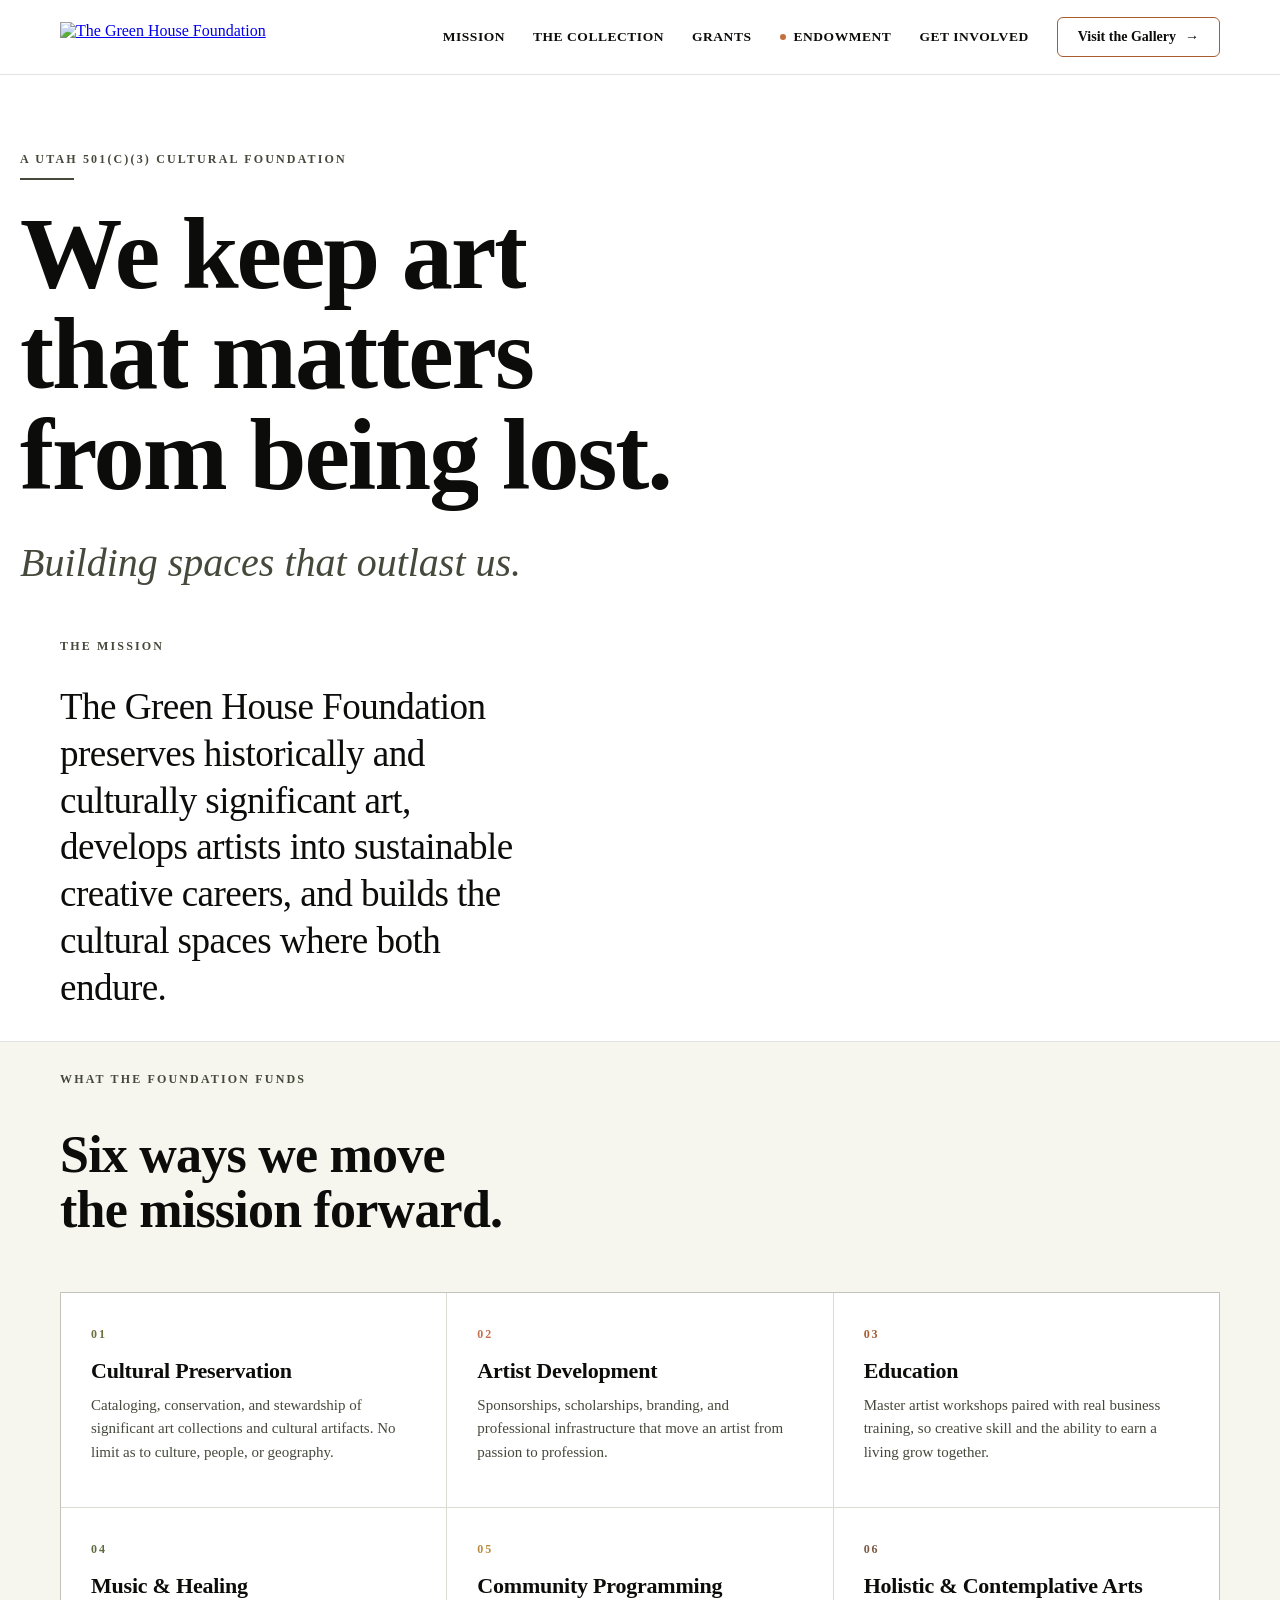
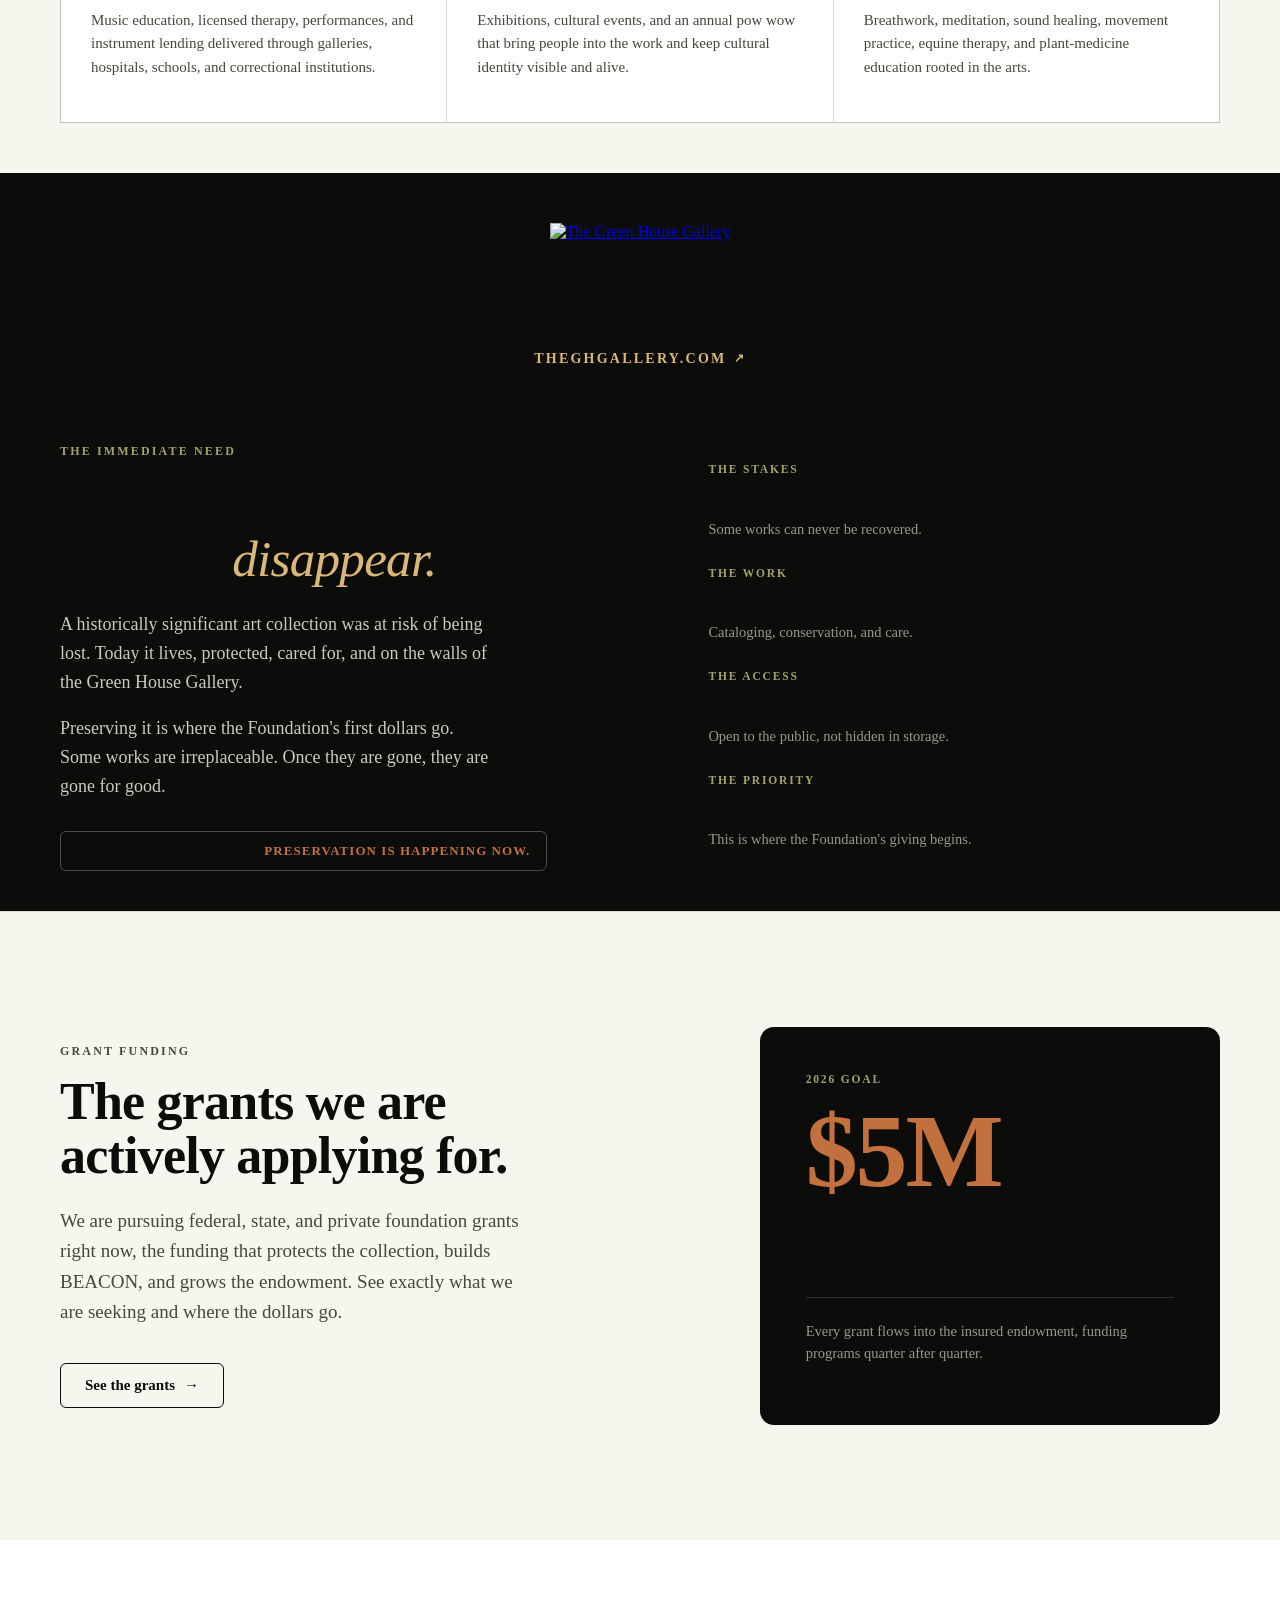
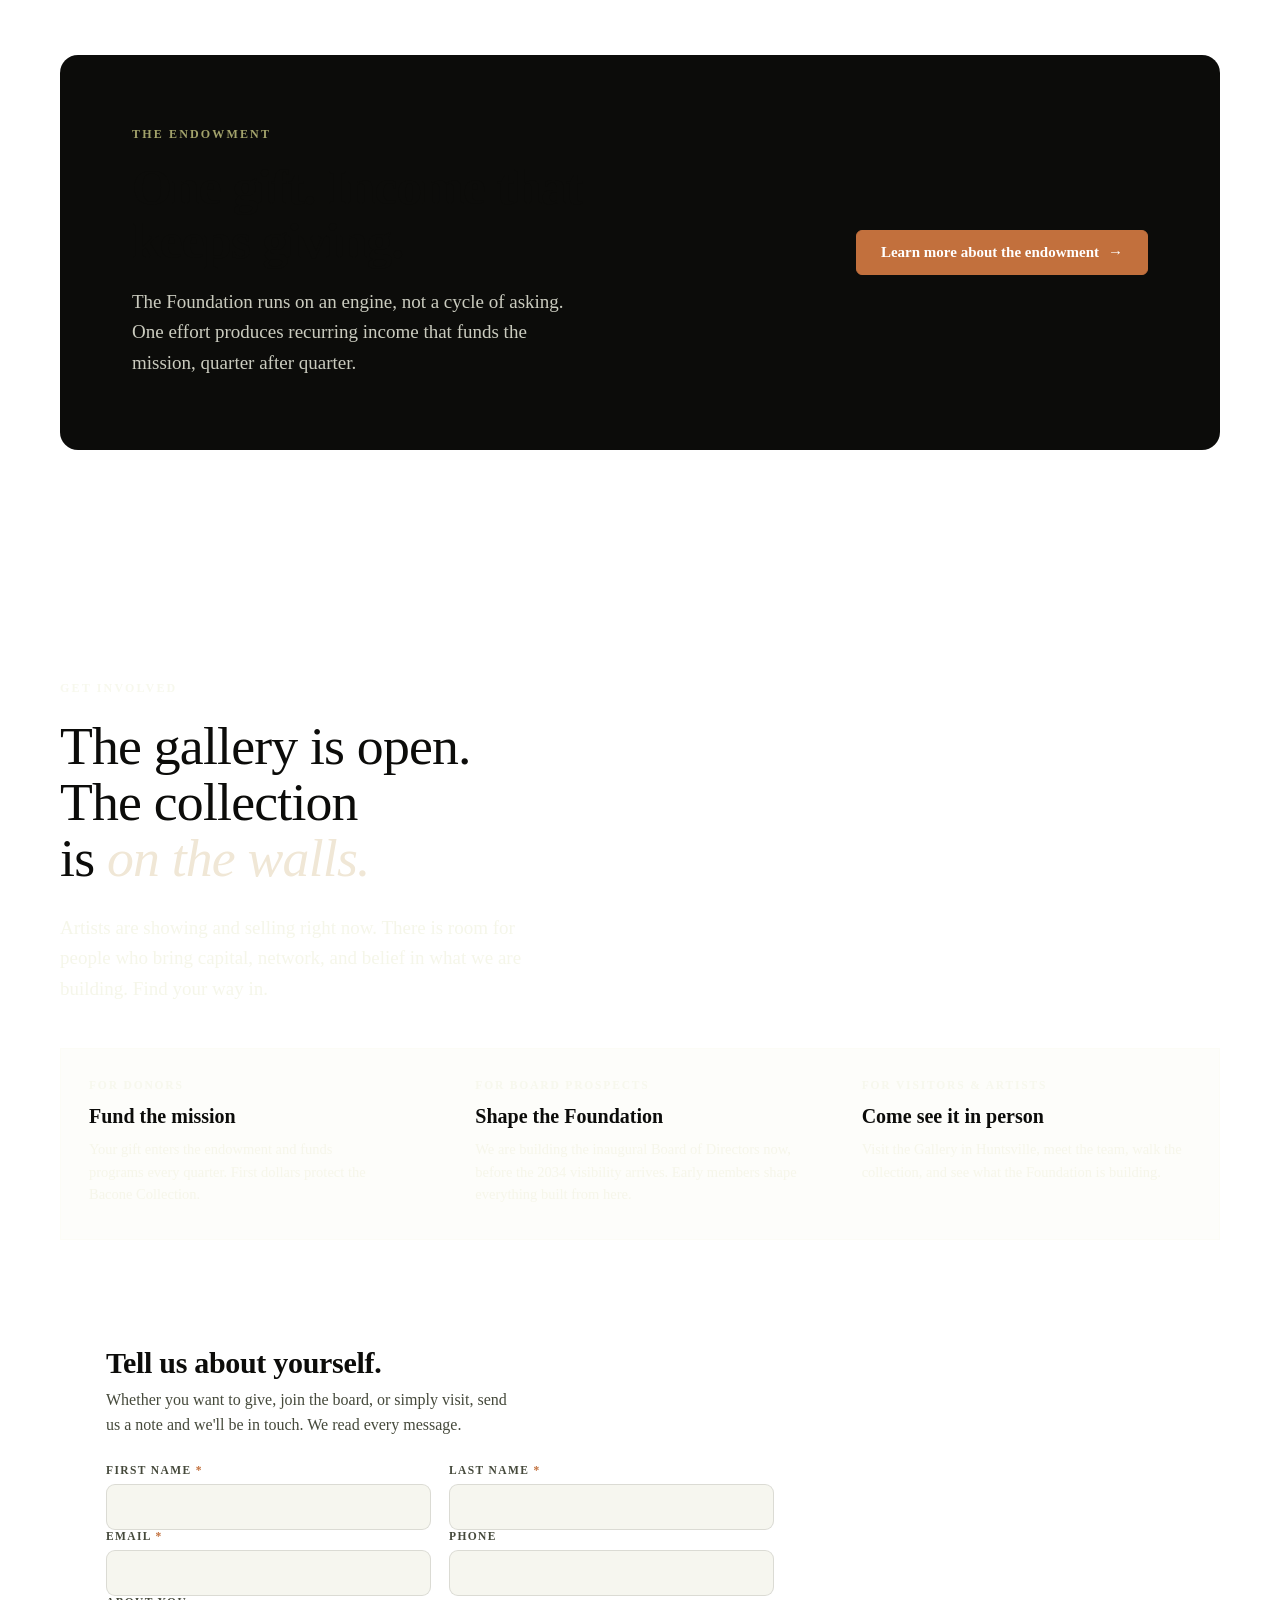
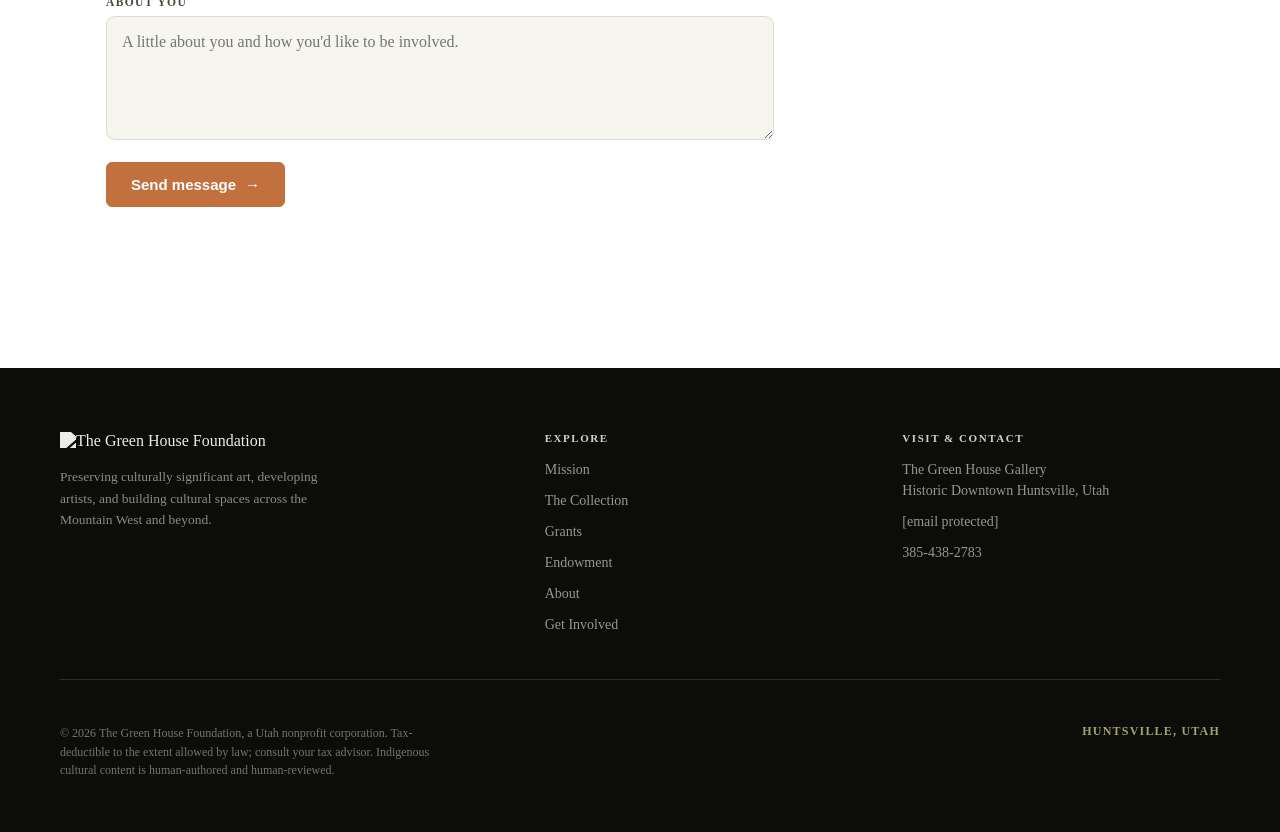
==== commit 83448102: "Add files via upload" ====
--- a/index.html
+++ b/index.html
@@ -4,286 +4,9 @@
 <head>
 <meta charset="utf-8" />
 <meta name="viewport" content="width=device-width, initial-scale=1" />
-<title>The Green House Foundation — We keep art that matters from being lost</title>
+<title>The Green House Foundation | We keep art that matters from being lost</title>
 <meta name="description" content="The Green House Foundation preserves culturally significant art, develops artists into sustainable creative careers, and builds cultural spaces. A Utah 501(c)(3)." />
-<style>
-/* ===== inlined design-system tokens ===== */
-/* Webfonts — Newsreader (display/headings) + Inter (body/labels).
-   NOTE: No brand font binaries were provided, so these load from Google Fonts.
-   Replace with self-hosted @font-face + bundled files for production/offline use.
-
-   Newsreader replaces Fraunces as the display/heading serif: a clean editorial
-   serif with straight, undecorated terminals (the lowercase f has a plain
-   terminal — no teardrop, no wonk). Loaded normal + italic, weights 400/500/600/700.
-   Newsreader is optically variable (opsz), driven by font-optical-sizing: auto. */
-@import url('https://fonts.googleapis.com/css2?family=Newsreader:ital,opsz,wght@0,6..72,400;0,6..72,500;0,6..72,600;0,6..72,700;1,6..72,400;1,6..72,500;1,6..72,600;1,6..72,700&family=Inter:wght@400;500;600;700&display=swap');
-
-/* ============================================================
-   COLORS — The Green House Foundation
-   Foundation palette: forest base, olive brand, cream light,
-   ember accent (buttons/CTA only, ~3% of any layout).
-   ============================================================ */
-:root {
-  /* --- Foundation core palette --- */
-  --forest: #20241A;   /* dark background base */
-  --olive:  #858549;   /* brand color */
-  --cream:  #F4F5E7;   /* light background + text on dark */
-  --slate:  #646463;   /* muted text */
-  --ember:  #C2703D;   /* accent — buttons & CTA only */
-  --surface:#2C3122;   /* raised panels on forest */
-
-  /* --- Tints / shades derived for states & lines --- */
-  --forest-900: #171A12;
-  --forest-700: #20241A;
-  --forest-600: #272C1F;
-  --surface-2:  #353B29;            /* hover raise on surface */
-  --olive-600:  #6F6F3D;            /* olive pressed/darker */
-  --olive-300:  #A6A672;           /* olive light/disabled text */
-  --ember-600:  #A85C2F;           /* ember hover/press */
-  --cream-dim:  #DCDDCB;           /* secondary cream text */
-
-  /* hairlines & overlays */
-  --line-on-forest: rgba(244,245,231,0.12);
-  --line-on-cream:  rgba(32,36,26,0.12);
-  --overlay-forest: rgba(23,26,18,0.72);
-
-  /* ============================================================
-     SEMANTIC ALIASES — Foundation (default) theme on FOREST
-     ============================================================ */
-  --bg-page:        var(--forest);
-  --bg-surface:     var(--surface);
-  --bg-surface-2:   var(--surface-2);
-  --text-strong:    var(--cream);
-  --text-body:      var(--cream-dim);
-  --text-muted:     var(--slate);
-  --text-brand:     var(--olive);
-  --border-subtle:  var(--line-on-forest);
-  --accent:         var(--ember);
-  --accent-hover:   var(--ember-600);
-  --on-accent:      var(--cream);
-  --focus-ring:     var(--olive);
-}
-
-/* ============================================================
-   CREAM THEME — light Foundation surfaces (apply to a scope)
-   ============================================================ */
-.theme-cream {
-  --bg-page:       var(--cream);
-  --bg-surface:    #FFFFFF;
-  --bg-surface-2:  #ECEDD9;
-  --text-strong:   var(--forest);
-  --text-body:     #2C3122;
-  --text-muted:    var(--slate);
-  --text-brand:    var(--olive-600);
-  --border-subtle: var(--line-on-cream);
-  --accent:        var(--ember);
-  --accent-hover:  var(--ember-600);
-  --on-accent:     var(--cream);
-  --focus-ring:    var(--olive);
-}
-
-/* ============================================================
-   TYPOGRAPHY — Newsreader (display/headings) + Inter (body/labels)
-   Golden-ratio scale (φ ≈ 1.618), base Body 17:
-   Display 72 / Heading 44.5 / Subhead 27.5 / Body 17 / Caption 10.5
-   (each step = the one below × φ).  Eyebrow 12 uppercase, wide tracking.
-   ============================================================ */
-:root {
-  /* golden ratio */
-  --phi: 1.618; /* @kind other */
-
-  /* families */
-  --font-display: 'Newsreader', Georgia, 'Times New Roman', serif;
-  --font-body:    'Inter', system-ui, -apple-system, 'Segoe UI', sans-serif;
-
-  /* type scale (px) — multiplied by φ */
-  --fs-display: 72px;     /* 44.5 × φ */
-  --fs-heading: 44.5px;   /* 27.5 × φ */
-  --fs-subhead: 27.5px;   /* 17 × φ   */
-  --fs-body:    17px;     /* base     */
-  --fs-small:   13px;     /* practical step between body and caption */
-  --fs-caption: 10.5px;   /* 17 ÷ φ   */
-  --fs-eyebrow: 12px;
-
-  /* line heights */
-  --lh-display: 1.04; /* @kind other */
-  --lh-heading: 1.12; /* @kind other */
-  --lh-subhead: 1.28; /* @kind other */
-  --lh-body:    1.6; /* @kind other */
-  --lh-tight:   1.2; /* @kind other */
-
-  /* weights */
-  --fw-regular: 400; /* @kind other */
-  --fw-medium:  500; /* @kind other */
-  --fw-semibold:600; /* @kind other */
-  --fw-bold:    700; /* @kind other */
-
-  /* tracking */
-  /* display/headings sit at 0 tracking for a clean editorial measure. */
-  --tracking-display: 0; /* @kind other */
-  --tracking-heading: 0; /* @kind other */
-  --tracking-normal:  0; /* @kind other */
-  --tracking-eyebrow: 0.18em; /* @kind other */
-
-  /* Newsreader needs no SOFT/WONK axes — its terminals are already clean.
-     Optical sizing is handled by font-optical-sizing: auto, so role variation
-     settings are 'normal'. */
-  --fv-display: normal; /* @kind other */
-  --fv-heading: normal; /* @kind other */
-  --fv-subhead: normal; /* @kind other */
-
-  /* semantic roles */
-  /* display weight 500 reads more refined at large sizes; headings 600. */
-  --text-display: var(--fw-medium)   var(--fs-display)/var(--lh-display) var(--font-display);
-  --text-heading: var(--fw-semibold) var(--fs-heading)/var(--lh-heading) var(--font-display);
-  --text-subhead: var(--fw-medium)   var(--fs-subhead)/var(--lh-subhead) var(--font-display);
-  --text-base:    var(--fw-regular)  var(--fs-body)/var(--lh-body)    var(--font-body);
-}
-
-/* ============================================================
-   SPACING, RADII, SHADOWS, LAYOUT — Green House Foundation
-   8px base rhythm. Quiet, architectural, rooted.
-   ============================================================ */
-:root {
-  /* spacing scale (8px base) */
-  --space-1: 4px;
-  --space-2: 8px;
-  --space-3: 12px;
-  --space-4: 16px;
-  --space-5: 24px;
-  --space-6: 32px;
-  --space-7: 48px;
-  --space-8: 64px;
-  --space-9: 96px;
-  --space-10: 128px;
-
-  /* radii — gently architectural, never pill-soft on Foundation */
-  --radius-xs: 3px;
-  --radius-sm: 6px;
-  --radius-md: 10px;
-  --radius-lg: 16px;
-  --radius-pill: 999px;
-
-  /* borders */
-  --border-width: 1px; /* @kind other */
-  --border-hairline: 1px; /* @kind other */
-
-  /* shadows — soft, low, warm-neutral; used sparingly */
-  --shadow-sm: 0 1px 2px rgba(23,26,18,0.18);
-  --shadow-md: 0 6px 20px rgba(23,26,18,0.22);
-  --shadow-lg: 0 20px 48px rgba(23,26,18,0.30);
-  --shadow-cream-sm: 0 1px 2px rgba(32,36,26,0.06);
-  --shadow-cream-md: 0 10px 30px rgba(32,36,26,0.10);
-
-  /* layout */
-  --container-max: 1200px;
-  --container-text: 680px;
-  --gutter: var(--space-6);
-
-  /* motion — calm, no bounce */
-  --ease-standard: cubic-bezier(0.4, 0, 0.2, 1); /* @kind other */
-  --ease-out: cubic-bezier(0.16, 1, 0.3, 1); /* @kind other */
-  --dur-fast: 120ms; /* @kind other */
-  --dur-base: 200ms; /* @kind other */
-  --dur-slow: 360ms; /* @kind other */
-}
-
-/* ============================================================
-   BACONE COLLECTION — scoped storytelling palette
-   USE ONLY inside .theme-bacone (collection storytelling).
-   NEVER on Foundation pages.
-   ============================================================ */
-.theme-bacone {
-  /* raw palette */
-  --clay:  #C2704F;
-  --sage:  #97A782;
-  --ochre: #DAB877;
-  --sky:   #88A3AE;
-  --ground:#F0E7D6;   /* background */
-  --umber: #5E4334;   /* ink */
-
-  /* semantic aliases mapped onto Foundation contract,
-     so components render correctly inside this scope */
-  --bg-page:       var(--ground);
-  --bg-surface:    #FBF6EC;
-  --bg-surface-2:  #EDE0CA;
-  --text-strong:   var(--umber);
-  --text-body:     #6B5040;
-  --text-muted:    #8A7560;
-  --text-brand:    var(--clay);
-  --border-subtle: rgba(94,67,52,0.16);
-  --accent:        var(--clay);
-  --accent-hover:  #A85C3F;
-  --on-accent:     var(--ground);
-  --focus-ring:    var(--clay);
-}
-
-/* ============================================================
-   BASE — light element defaults that lean on the tokens.
-   Scoped to .ghf so it never bleeds into a host app globally.
-   ============================================================ */
-.ghf {
-  background: var(--bg-page);
-  color: var(--text-body);
-  font: var(--text-base);
-  -webkit-font-smoothing: antialiased;
-  text-rendering: optimizeLegibility;
-}
-
-.ghf h1, .ghf h2, .ghf h3, .ghf h4 {
-  color: var(--text-strong);
-  margin: 0;
-  font-family: var(--font-display);
-  letter-spacing: var(--tracking-heading);
-  font-optical-sizing: auto;
-  font-variation-settings: var(--fv-heading);
-  font-feature-settings: "calt" 1, "liga" 1;
-}
-
-.ghf-display {
-  font: var(--text-display);
-  letter-spacing: var(--tracking-display);
-  color: var(--text-strong);
-  text-wrap: balance;
-  font-optical-sizing: auto;
-  font-variation-settings: var(--fv-display);
-  font-feature-settings: "calt" 1, "liga" 1;
-}
-.ghf-heading {
-  font: var(--text-heading);
-  color: var(--text-strong);
-  text-wrap: balance;
-  font-optical-sizing: auto;
-  font-variation-settings: var(--fv-heading);
-  font-feature-settings: "calt" 1, "liga" 1;
-}
-.ghf-subhead {
-  font: var(--text-subhead);
-  color: var(--text-strong);
-  font-optical-sizing: auto;
-  font-variation-settings: var(--fv-subhead);
-  font-feature-settings: "calt" 1, "liga" 1;
-}
-.ghf-body {
-  font: var(--text-base);
-  color: var(--text-body);
-  text-wrap: pretty;
-}
-.ghf-eyebrow {
-  font-family: var(--font-body);
-  font-size: var(--fs-eyebrow);
-  font-weight: var(--fw-semibold);
-  letter-spacing: var(--tracking-eyebrow);
-  text-transform: uppercase;
-  color: var(--text-brand);
-}
-
-.ghf a { color: var(--text-brand); text-decoration: none; }
-.ghf a:hover { text-decoration: underline; }
-
-*::selection { background: var(--olive); color: var(--cream); }
-
-</style>
+<link rel="stylesheet" href="../../styles.css" />
 <script>
 document.documentElement.className += ' js-anim';
 /* Tweakable controls — defaults persisted by the host between the EDITMODE markers. */
@@ -353,6 +76,12 @@
   .nav-links a.lnk.endow::before { content: ""; width: 6px; height: 6px; border-radius: 50%; background: var(--ember); animation: endowPulse 2.8s ease-in-out infinite; }
   @keyframes endowPulse { 0%, 100% { box-shadow: 0 0 0 0 rgba(194,112,61,0.5); } 55% { box-shadow: 0 0 0 6px rgba(194,112,61,0); } }
   .logo { height: 30px; width: auto; display: block; }
+  /* brand lockup: Foundation logo + Gallery wordmark link */
+  .nav-brand { display: flex; align-items: center; gap: 15px; }
+  .nav-brand .divider { width: 1px; height: 22px; background: var(--hair); }
+  .gallery-link { font-size: 12.5px; font-weight: 600; letter-spacing: 0.05em; text-transform: uppercase; color: var(--ink-2); text-decoration: none; display: inline-flex; align-items: center; gap: 5px; white-space: nowrap; transition: color .16s; }
+  .gallery-link:hover { color: var(--clay); }
+  .gallery-link .ext { font-size: 12px; line-height: 1; transform: translateY(-1px); }
 
   /* ---- Hero ---- */
   .hero { padding: 76px 0 36px; }
@@ -411,6 +140,14 @@
   .bacone .fact .k { font-size: 11.5px; font-weight: 600; letter-spacing: 0.16em; text-transform: uppercase; color: var(--sage); margin-bottom: 6px; }
   .bacone .fact .v { font-family: var(--font-display); font-weight: 500; font-size: clamp(20px, 2.2vw, 27.5px); line-height: 1.15; color: var(--cream); }
   .bacone .fact .v small { display: block; font-family: var(--font-body); font-weight: 400; font-size: 14.5px; color: rgba(244,245,231,0.6); margin-top: 6px; line-height: 1.5; }
+  /* gallery destination block */
+  .bacone .gallery-cta { grid-column: 1 / -1; margin-top: clamp(46px, 6vw, 78px); padding-top: clamp(34px, 4vw, 50px); border-top: 1px solid rgba(244,245,231,0.16); display: flex; flex-direction: column; align-items: center; gap: 20px; text-align: center; }
+  .bacone .gallery-cta-logo { display: inline-block; transition: opacity .16s, transform .25s cubic-bezier(.16,1,.3,1); }
+  .bacone .gallery-cta-logo:hover { opacity: 0.92; transform: translateY(-2px); }
+  .bacone .gallery-cta-logo img { height: clamp(76px, 9vw, 108px); width: auto; display: block; }
+  .bacone .gallery-cta-url { font-size: 14px; font-weight: 600; letter-spacing: 0.16em; text-transform: uppercase; color: var(--ochre); text-decoration: none; display: inline-flex; align-items: center; gap: 7px; transition: color .16s; }
+  .bacone .gallery-cta-url:hover { color: var(--ember); }
+  .bacone .gallery-cta-url .ext { font-size: 12px; }
 
   /* beacon — ember moment */
   .beacon { position: relative; background: var(--paper); overflow: hidden; }
@@ -451,6 +188,29 @@
   .estep h3 { font-family: var(--font-display); font-weight: 600; font-size: 18px; margin: 0 0 6px; color: var(--ink); }
   .estep p { font-size: 15px; color: var(--ink-2); line-height: 1.55; margin: 0; }
   .endow .fine { margin-top: 22px; font-size: 13px; color: var(--ink-2); font-style: italic; max-width: 60ch; line-height: 1.5; }
+  /* endowment CTA box */
+  .endow-box { background: var(--ink); color: var(--cream); border-radius: 18px; padding: clamp(40px, 6vw, 72px); display: grid; grid-template-columns: 1.2fr 0.8fr; gap: clamp(32px, 5vw, 64px); align-items: center; }
+  .endow-box .eyebrow { color: var(--sage); margin-bottom: 18px; }
+  .endow-box h2 { font-family: var(--font-display); font-optical-sizing: auto; font-weight: 600; font-size: clamp(30px, 4vw, 52px); line-height: 1.04; letter-spacing: -0.015em; color: var(--cream); margin: 0 0 20px; }
+  .endow-box p { font-size: 19px; line-height: 1.6; color: rgba(244,245,231,0.82); max-width: 46ch; margin: 0; }
+  .endow-box-cta { display: flex; justify-content: flex-end; }
+  @media (max-width: 980px) { .endow-box { grid-template-columns: 1fr; gap: 30px; } .endow-box-cta { justify-content: flex-start; } }
+
+  /* grants — active funding goal */
+  .grants { background: var(--paper-2); border-top: 1px solid var(--hair); }
+  .grants .grants-row { display: grid; grid-template-columns: 1.15fr 0.85fr; gap: clamp(36px, 6vw, 80px); align-items: center; }
+  .grants .eyebrow { color: var(--clay); margin-bottom: 16px; }
+  .grants h2 { font-family: var(--font-display); font-optical-sizing: auto; font-weight: 600; font-size: clamp(30px, 4.2vw, 52px); letter-spacing: -0.015em; line-height: 1.05; margin: 0 0 22px; max-width: 18ch; color: var(--ink); }
+  .grants .lead { font-size: 19px; line-height: 1.6; color: var(--ink-2); max-width: 50ch; margin: 0 0 36px; }
+  .grants .cta-row { display: flex; gap: 14px; flex-wrap: wrap; align-items: center; }
+  .grants .cta-note { font-size: 14px; color: var(--ink-2); }
+  .grants-goal { background: var(--ink); color: var(--cream); border-radius: 14px; padding: clamp(32px, 4vw, 46px); }
+  .grants-goal .g-k { font-size: 11.5px; font-weight: 700; letter-spacing: 0.16em; text-transform: uppercase; color: var(--sage); margin-bottom: 18px; }
+  .grants-goal .g-fig { font-family: var(--font-display); font-optical-sizing: auto; font-weight: 600; font-size: clamp(64px, 9vw, 104px); line-height: 0.92; letter-spacing: -0.02em; color: var(--ember); }
+  .grants-goal .g-sub { font-family: var(--font-display); font-optical-sizing: auto; font-weight: 500; font-size: clamp(19px, 2.2vw, 24px); line-height: 1.25; color: var(--cream); margin-top: 14px; max-width: 18ch; }
+  .grants-goal .g-note { font-size: 14.5px; line-height: 1.55; color: rgba(244,245,231,0.6); margin-top: 24px; padding-top: 22px; border-top: 1px solid rgba(244,245,231,0.16); }
+  /* BEACON folded into the grants section as a contained box */
+  .grants-beacon { margin-top: clamp(48px, 7vw, 92px); padding: clamp(34px, 5vw, 64px); border: 1px solid var(--hair); border-radius: 18px; }
 
   /* involved — olive band */
   .involved { background: var(--olive); color: var(--cream); }
@@ -465,14 +225,25 @@
   .path h3 { font-family: var(--font-display); font-weight: 600; font-size: 20px; color: var(--cream); margin: 0 0 10px; }
   .path p { font-size: 14.5px; line-height: 1.55; color: rgba(244,245,231,0.86); margin: 0; }
   .involved .cta-row { display: flex; gap: 14px; flex-wrap: wrap; }
-  /* contact form (olive band) */
-  .involved .cform { max-width: 720px; display: grid; gap: 18px; }
-  .involved .cform-row { display: grid; grid-template-columns: 1fr 1fr; gap: 18px; }
-  .involved .cform label { display: grid; gap: 8px; font-size: 12px; font-weight: 600; letter-spacing: 0.1em; text-transform: uppercase; color: rgba(244,245,231,0.82); }
-  .involved .cform input, .involved .cform textarea { font-family: var(--font-body); font-size: 16px; color: var(--ink); background: var(--cream); border: 1px solid rgba(244,245,231,0.45); border-radius: 6px; padding: 13px 15px; width: 100%; }
-  .involved .cform textarea { min-height: 130px; resize: vertical; }
-  .involved .cform button { justify-self: start; margin-top: 4px; }
-  @media (max-width: 640px) { .involved .cform-row { grid-template-columns: 1fr; } }
+
+  /* get-involved signup form */
+  .signup { background: var(--paper); border-radius: 16px; padding: clamp(28px, 4vw, 46px); margin-top: clamp(40px, 5vw, 60px); max-width: 760px; }
+  .signup-intro h3 { font-family: var(--font-display); font-optical-sizing: auto; font-weight: 600; font-size: clamp(22px, 2.6vw, 30px); color: var(--ink); margin: 0 0 8px; letter-spacing: -0.01em; }
+  .signup-intro p { font-size: 16px; color: var(--ink-2); line-height: 1.55; margin: 0 0 26px; max-width: 52ch; }
+  .join-form .f-grid { display: grid; grid-template-columns: 1fr 1fr; gap: 18px; }
+  .join-form .field { margin-bottom: 18px; }
+  .join-form .f-grid .field { margin-bottom: 0; }
+  .join-form label { display: block; font-size: 11.5px; font-weight: 700; letter-spacing: 0.12em; text-transform: uppercase; color: var(--ink-2); margin-bottom: 8px; }
+  .join-form label .req { color: var(--ember); }
+  .join-form input, .join-form textarea { width: 100%; box-sizing: border-box; font-family: var(--font-body); font-size: 16px; color: var(--ink); background: var(--paper-2); border: 1px solid var(--hair); border-radius: 9px; padding: 13px 15px; transition: border-color .16s, box-shadow .16s; }
+  .join-form input:focus, .join-form textarea:focus { outline: none; border-color: var(--ember); box-shadow: 0 0 0 3px rgba(194,112,61,0.16); }
+  .join-form textarea { resize: vertical; min-height: 122px; line-height: 1.5; }
+  .join-form .submit-row { display: flex; align-items: center; gap: 18px; flex-wrap: wrap; margin-top: 4px; }
+  .join-form .form-status { font-size: 14.5px; margin: 0; color: var(--ink-2); line-height: 1.5; }
+  .join-form .form-status.ok { color: #4d7a3a; }
+  .join-form .form-status.err { color: var(--ember-deep); }
+  .join-form button[disabled] { opacity: .6; cursor: default; }
+  @media (max-width: 640px) { .join-form .f-grid { grid-template-columns: 1fr; gap: 18px; } .join-form .f-grid .field { margin-bottom: 0; } }
 
   /* footer */
   footer.ft { background: var(--ink); color: var(--paper); padding: 64px 0 40px; }
@@ -525,7 +296,7 @@
     .nav-links a.lnk { display: none; }
   }
   @media (max-width: 980px) {
-    .bacone .row, .endow .row { grid-template-columns: 1fr; gap: 42px; }
+    .bacone .row, .endow .row, .grants .grants-row { grid-template-columns: 1fr; gap: 42px; }
     .prog-grid { grid-template-columns: repeat(2, 1fr); }
     .journey { grid-template-columns: repeat(2, 1fr); }
     .corridor, .paths { grid-template-columns: 1fr; }
@@ -582,14 +353,16 @@
   <!-- NAV -->
   <header class="nav">
     <div class="wrap nav-inner">
-      <a href="#top" aria-label="The Green House Foundation home"><img class="logo" src="assets/ghf_horizontal_olive.png" alt="The Green House Foundation" /></a>
+      <div class="nav-brand">
+        <a href="#top" aria-label="The Green House Foundation home"><img class="logo" src="../../assets/logos/ghf_horizontal_olive.png" alt="The Green House Foundation" /></a>
+      </div>
       <nav class="nav-links">
         <a class="lnk" href="#mission">Mission</a>
         <a class="lnk" href="#bacone">The Collection</a>
+        <a class="lnk" href="#grants">Grants</a>
         <a class="lnk endow" href="#endowment">Endowment</a>
-        <a class="lnk" href="grants.html">Grants</a>
-        <a class="lnk" href="#involved">Contact</a>
-        <a class="btn btn-olive btn-sm" href="#involved" style="border-color: rgb(168, 92, 47)">Get in Contact <span class="arr">&rarr;</span></a>
+        <a class="lnk" href="#involved">Get Involved</a>
+        <a class="btn btn-olive btn-sm" href="#involved" style="border-color: rgb(168, 92, 47)">Visit the Gallery <span class="arr">&rarr;</span></a>
       </nav>
     </div>
   </header>
@@ -598,36 +371,56 @@
   <div class="wrap hero" id="top" style="padding: 74px 0px 36px">
     <div class="eyebrow reveal" style="color:var(--clay); margin-bottom:24px; transition-delay:.04s;">A Utah 501(c)(3) Cultural Foundation</div>
     <h1 class="display">We keep art that matters from being lost.</h1>
-    <div class="lead reveal" style="transition-delay: .5s;">
-      <p>A historic collection, rescued and held in trust - and an endowment built so it's never at risk again.</p>
-      <div class="cta-row">
-        <a class="btn btn-olive" href="#involved">Get in Contact <span class="arr">&rarr;</span></a>
-      </div>
+    <div class="lead reveal" style="transition-delay: .5s; text-align: justify">
+      <p style="font-size: 40px; text-align: right; padding: 0px">Building spaces that outlast us.</p>
     </div>
 
     <div class="video reveal" style="transition-delay:.62s;">
-      <iframe class="hero-vid" src="hero-loop.html" title="Inside the Green House Gallery — ambient film" scrolling="no" loading="lazy"></iframe>
+      <iframe class="hero-vid" src="hero-loop.html" title="Inside the Green House Gallery, ambient film" scrolling="no" loading="lazy"></iframe>
       <div class="grain-l" style="background-position: center center; background-size: contain; height: 30px"></div>
       <span class="meta">Inside the Green House Gallery &middot; Huntsville, Utah</span>
     </div>
   </div>
 
   <!-- MISSION -->
-  <section class="statement" id="mission" style="padding: 0px 0px 10px">
+  <section class="statement" id="mission" style="padding: 0px 0px 30px">
     <div class="wrap">
       <p class="eyebrow reveal" style="color:var(--clay);">The Mission</p>
-      <p class="lead reveal">We keep <span class="hl">culturally significant art</span> - and the <span class="hl">artists who create it</span> - from being lost to time, money, or neglect.</p>
-      <p class="note reveal">It starts with one endangered collection and one open gallery in Utah, built to grow into a national network for the arts.</p>
+      <p class="lead reveal">The Green House Foundation preserves <span class="hl">historically and culturally significant art</span>, develops artists into <span class="hl">sustainable creative careers</span>, and builds the cultural spaces where both endure.</p>
     </div>
   </section>
 
+  <!-- PROGRAMS -->
+  <section class="programs" id="programs" style="padding: 0px 0px 50px">
+    <div class="wrap" style="padding: 30px 40px 0px">
+      <div class="shead reveal" style="padding: 0px">
+        <div>
+          <div class="eyebrow">What the Foundation Funds</div>
+          <h2 style="padding: 25px 0px 0px">Six ways we move the mission forward.</h2>
+        </div>
+      </div>
+      <div class="prog-grid reveal">
+        <article class="prog"><div class="num">01</div><h3>Cultural Preservation</h3><p>Cataloging, conservation, and stewardship of significant art collections and cultural artifacts. No limit as to culture, people, or geography.</p></article>
+        <article class="prog"><div class="num">02</div><h3>Artist Development</h3><p>Sponsorships, scholarships, branding, and professional infrastructure that move an artist from passion to profession.</p></article>
+        <article class="prog"><div class="num">03</div><h3>Education</h3><p>Master artist workshops paired with real business training, so creative skill and the ability to earn a living grow together.</p></article>
+        <article class="prog"><div class="num">04</div><h3>Music &amp; Healing</h3><p>Music education, licensed therapy, performances, and instrument lending delivered through galleries, hospitals, schools, and correctional institutions.</p></article>
+        <article class="prog"><div class="num">05</div><h3>Community Programming</h3><p>Exhibitions, cultural events, and an annual pow wow that bring people into the work and keep cultural identity visible and alive.</p></article>
+        <article class="prog"><div class="num">06</div><h3>Holistic &amp; Contemplative Arts</h3><p>Breathwork, meditation, sound healing, movement practice, equine therapy, and plant-medicine education rooted in the arts.</p></article>
+      </div>
+    </div>
+  </section>
+
   <!-- BACONE -->
-  <section class="bacone" id="bacone">
-    <div class="wrap row">
+  <section class="bacone" id="bacone" style="padding: 40px 0px">
+    <div class="wrap row" style="padding: 10px 40px 0px">
+      <div class="gallery-cta reveal" style="margin: 0px; padding: 0px; border-top: none; border-bottom: 1px solid rgba(244,245,231,0.16); border-width: 0px; border-bottom-style: solid; border-bottom-color: rgba(244, 245, 231, 0.16)">
+        <a class="gallery-cta-logo" href="https://theghgallery.com" target="_blank" rel="noopener" aria-label="The Green House Gallery, visit theghgallery.com"><img src="../../assets/logos/ghg_gallery_gold.png" alt="The Green House Gallery" /></a>
+        <a class="gallery-cta-url" href="https://theghgallery.com" target="_blank" rel="noopener">theghgallery.com <span class="ext" aria-hidden="true">&#8599;</span></a>
+      </div>
       <div class="reveal">
         <div class="eyebrow">The Immediate Need</div>
         <h2>A collection that was about to <span class="em">disappear.</span></h2>
-        <p>A historically significant art collection was at risk of being lost. Today it lives - protected, cared for, and on the walls of the Green House Gallery.</p>
+        <p>A historically significant art collection was at risk of being lost. Today it lives, protected, cared for, and on the walls of the Green House Gallery.</p>
         <p>Preserving it is where the Foundation's first dollars go. Some works are irreplaceable. Once they are gone, they are gone for good.</p>
         <div class="clock">The work can't wait. <b>Preservation is happening now.</b></div>
       </div>
@@ -640,86 +433,78 @@
     </div>
   </section>
 
+  <!-- GRANTS -->
+  <section class="grants" id="grants">
+    <div class="wrap grants-row">
+      <div class="reveal">
+        <div class="eyebrow">Grant Funding</div>
+        <h2>The grants we are actively applying for.</h2>
+        <p class="lead">We are pursuing federal, state, and private foundation grants right now, the funding that protects the collection, builds BEACON, and grows the endowment. See exactly what we are seeking and where the dollars go.</p>
+        <div class="cta-row">
+          <a class="btn btn-olive" href="grants.html">See the grants <span class="arr">&rarr;</span></a>
+        </div>
+      </div>
+      <aside class="grants-goal reveal">
+        <div class="g-k">2026 Goal</div>
+        <div class="g-fig">$5M</div>
+        <div class="g-sub">in grant funding raised this year</div>
+        <p class="g-note">Every grant flows into the insured endowment, funding programs quarter after quarter.</p>
+      </aside>
+    </div>
+  </section>
+
   <!-- ENDOWMENT -->
   <section class="endow" id="endowment">
-    <div class="wrap row">
-      <div class="reveal">
-        <div class="eyebrow" style="color:var(--clay); margin-bottom:16px;">The Endowment</div>
-        <h2 class="serif-6" style="font-size:clamp(28px,3.8vw,46px); margin:0 0 22px;">One gift. Income that keeps giving.</h2>
-        <p class="lede">The Green House Foundation is one of just four nonprofits chosen for a nationally recognized endowment program - one that has moved millions of dollars into the arts. We don't fundraise to survive. We're funded to last.</p>
-        <div class="cta-row" style="margin-top:26px;">
-          <a class="btn btn-olive" href="#involved">Get in Contact <span class="arr">&rarr;</span></a>
-        </div>
-      </div>
-      <div class="reveal">
-        <div class="steps">
-          <div class="estep"><div class="en">1</div><div><h3>Your gift joins a protected endowment</h3><p>The principal stays intact and insured. It is never spent down.</p></div></div>
-          <div class="estep"><div class="en">2</div><div><h3>A portion of every dollar flows back to the gallery</h3><p>The endowment generates recurring income, paid out again and again.</p></div></div>
-          <div class="estep"><div class="en">3</div><div><h3>That income funds the mission, for generations</h3><p>Protecting the collection, supporting artists, and keeping the gallery open - year after year.</p></div></div>
-        </div>
-        <p class="fine">Your gift is a charitable contribution, tax-deductible to the extent allowed by law. Consult your own tax advisor.</p>
+    <div class="wrap">
+      <div class="endow-box reveal">
+        <div class="endow-box-text">
+          <div class="eyebrow">The Endowment</div>
+          <h2>One gift. Income that keeps giving.</h2>
+          <p>The Foundation runs on an engine, not a cycle of asking. 
+One effort produces recurring income that funds the mission, quarter after quarter.</p>
+        </div>
+        <div class="endow-box-cta">
+          <!-- TODO: replace href="#" with the endowment fund URL -->
+          <a class="btn btn-ember" href="#">Learn more about the endowment <span class="arr">&rarr;</span></a>
+        </div>
       </div>
     </div>
   </section>
 
-  <!-- THE FOUNDATION (who's behind this) -->
-  <section class="statement" id="foundation" style="background:var(--paper-2); border-top:1px solid var(--hair);">
-    <div class="wrap">
-      <p class="eyebrow reveal" style="color:var(--clay);">The Foundation</p>
-      <p class="lead reveal">The Green House Foundation began with a simple refusal: to let irreplaceable art vanish for lack of someone to care for it. What started as a rescue is now built to protect culture for good.</p>
-      <p class="note reveal">A registered Utah 501(c)(3), steward of a historic collection, and one of four nonprofits chosen for a nationally recognized endowment program.</p>
-    </div>
-  </section>
-
-  <!-- GRANTS SPOTLIGHT -->
-  <section class="beacon" id="grants">
-    <div class="wrap">
-      <p class="tag reveal"><span class="dot"></span>Grants in Motion</p>
-      <h2 class="reveal">We're already in the <span class="em">arena.</span></h2>
-      <p class="lead reveal">Our flagship application is submitted and under review. Behind it sits a targeted slate of the country's leading arts and preservation funders - the ones whose missions line up with ours.</p>
-
-      <div class="closing-q reveal">
-        <p class="q-eyebrow">Submitted &middot; Awaiting Decision</p>
-        <p class="q">BEACON: an immersive gathering place for climate futures.</p>
-        <p style="color:rgba(244,245,231,0.82); font-size:16px; line-height:1.6; max-width:62ch; margin:0;">Submitted to Agog's Climate Futures Open Call, a national immersive-media fund ($25,000 - $200,000). A participatory experience at the Green House Gallery that moves people from climate awareness to climate participation.</p>
-      </div>
-
-      <p class="reveal" style="margin:48px 0 18px; font-size:13px; font-weight:700; letter-spacing:0.16em; text-transform:uppercase; color:var(--ink-2);">Actively targeting</p>
-      <div class="journey reveal">
-        <div class="step"><div class="s-num">PRESERVATION</div><h3>Henry Luce Foundation</h3><p>American Art Program - study, conservation, and exhibition of significant collections.</p></div>
-        <div class="step"><div class="s-num">FEDERAL</div><h3>NEA &amp; IMLS</h3><p>The core federal programs for the arts and for museums of our size.</p></div>
-        <div class="step"><div class="s-num">NATIONAL</div><h3>Save America's Treasures</h3><p>IMLS &amp; National Park Service - conservation of nationally significant collections.</p></div>
-        <div class="step"><div class="s-num">FOUNDATION</div><h3>Mellon &amp; NEH</h3><p>The nation's largest arts and humanities funders - cultivated for the long term.</p></div>
-      </div>
-
-      <div class="cta-row reveal" style="margin-top:44px; display:flex; gap:14px; flex-wrap:wrap;">
-        <a class="btn btn-ember" href="grants.html">See the full grants roadmap <span class="arr">&rarr;</span></a>
-      </div>
-    </div>
-  </section>
-
-  <!-- GET IN CONTACT -->
+  <!-- GET INVOLVED -->
   <section class="involved" id="involved">
     <div class="wrap">
       <div class="reveal">
-        <div class="eyebrow">Start a Conversation</div>
-        <h2>Help us protect what can't be <span class="em">replaced.</span></h2>
-        <p class="lead">Whether you're moved to give, exploring the endowment, or vetting us for a grant - reach out, and a real person answers. No phone tree. No ticket number.</p>
-      </div>
-      <form class="cform reveal" id="contactForm">
-        <div class="cform-row">
-          <label>Your name
-            <input type="text" id="cf-name" name="name" autocomplete="name" required />
-          </label>
-          <label>Email
-            <input type="email" id="cf-email" name="email" autocomplete="email" required />
-          </label>
-        </div>
-        <label>What would you like to talk about?
-          <textarea id="cf-message" name="message" required></textarea>
-        </label>
-        <button type="submit" class="btn btn-cream">Send your message <span class="arr">&rarr;</span></button>
-      </form>
+        <div class="eyebrow">Get Involved</div>
+        <h2>The gallery is open. The collection is <span class="em">on the walls.</span></h2>
+        <p class="lead">Artists are showing and selling right now. There is room for people who bring capital, network, and belief in what we are building. Find your way in.</p>
+      </div>
+      <div class="paths reveal">
+        <article class="path"><div class="p-k">For Donors</div><h3>Fund the mission</h3><p>Your gift enters the endowment and funds programs every quarter. First dollars protect the Bacone Collection.</p></article>
+        <article class="path"><div class="p-k">For Board Prospects</div><h3>Shape the Foundation</h3><p>We are building the inaugural Board of Directors now, before the 2034 visibility arrives. Early members shape everything built from here.</p></article>
+        <article class="path"><div class="p-k">For Visitors &amp; Artists</div><h3>Come see it in person</h3><p>Visit the Gallery in Huntsville, meet the team, walk the collection, and see what the Foundation is building.</p></article>
+      </div>
+      <div class="signup reveal" id="join">
+        <div class="signup-intro">
+          <h3>Tell us about yourself.</h3>
+          <p>Whether you want to give, join the board, or simply visit, send us a note and we'll be in touch. We read every message.</p>
+        </div>
+        <form class="join-form" novalidate>
+          <div class="f-grid">
+            <div class="field"><label for="jf-first">First name <span class="req">*</span></label><input id="jf-first" name="firstName" type="text" autocomplete="given-name" required /></div>
+            <div class="field"><label for="jf-last">Last name <span class="req">*</span></label><input id="jf-last" name="lastName" type="text" autocomplete="family-name" required /></div>
+          </div>
+          <div class="f-grid">
+            <div class="field"><label for="jf-email">Email <span class="req">*</span></label><input id="jf-email" name="email" type="email" autocomplete="email" required /></div>
+            <div class="field"><label for="jf-phone">Phone</label><input id="jf-phone" name="phone" type="tel" autocomplete="tel" /></div>
+          </div>
+          <div class="field"><label for="jf-about">About you</label><textarea id="jf-about" name="about" rows="4" placeholder="A little about you and how you'd like to be involved."></textarea></div>
+          <div class="submit-row">
+            <button class="btn btn-ember" type="submit">Send message <span class="arr">&rarr;</span></button>
+            <p class="form-status" role="status" aria-live="polite"></p>
+          </div>
+        </form>
+      </div>
     </div>
   </section>
 
@@ -728,18 +513,18 @@
     <div class="wrap">
       <div class="top">
         <div class="brand">
-          <img src="assets/ghf_horizontal_olive.png" alt="The Green House Foundation" />
+          <img src="../../assets/logos/ghf_horizontal_olive.png" alt="The Green House Foundation" />
           <p class="blurb">Preserving culturally significant art, developing artists, and building cultural spaces across the Mountain West and beyond.</p>
         </div>
         <div>
           <div class="col-h">Explore</div>
-          <ul><li><a href="#mission">Mission</a></li><li><a href="#bacone">The Collection</a></li><li><a href="#endowment">Endowment</a></li><li><a href="grants.html">Grants</a></li><li><a href="#involved">Contact</a></li></ul>
+          <ul><li><a href="#mission">Mission</a></li><li><a href="#bacone">The Collection</a></li><li><a href="#grants">Grants</a></li><li><a href="#endowment">Endowment</a></li><li><a href="about.html">About</a></li><li><a href="#involved">Get Involved</a></li></ul>
         </div>
         <div>
           <div class="col-h">Visit &amp; Contact</div>
           <ul>
             <li><p class="line">The Green House Gallery<br/>Historic Downtown Huntsville, Utah</p></li>
-            <li><a href="mailto:curator@theghgallery.com">curator@theghgallery.com</a></li>
+            <li><a href="/cdn-cgi/l/email-protection#84e7f1f6e5f0ebf6c4f0ece1e3ece3e5e8e8e1f6fdaae7ebe9"><span class="__cf_email__" data-cfemail="187b6d6a796c776a586c707d7f707f7974747d6a61367b7775">[email&#160;protected]</span></a></li>
             <li><a href="tel:+13854382783">385-438-2783</a></li>
           </ul>
         </div>
@@ -751,7 +536,7 @@
     </div>
   </footer>
 
-<script>
+<script data-cfasync="false" src="/cdn-cgi/scripts/5c5dd728/cloudflare-static/email-decode.min.js"></script><script>
 (function () {
   var reduce = window.matchMedia('(prefers-reduced-motion: reduce)').matches;
 
@@ -781,6 +566,49 @@
   } else {
     showAll();
   }
+})();
+</script>
+
+<script>
+(function () {
+  /* ── Get Involved form → Google Sheet ──────────────────────────────
+     Paste your Google Apps Script Web App URL between the quotes below.
+     Setup steps were provided with this build. Until it is set, the form
+     validates but cannot deliver. ------------------------------------- */
+  var SHEET_ENDPOINT = "";
+
+  var form = document.querySelector('.join-form');
+  if (!form) return;
+  var statusEl = form.querySelector('.form-status');
+  var btn = form.querySelector('button[type="submit"]');
+  var val = function (n) { var el = form.querySelector('[name="' + n + '"]'); return el ? el.value.trim() : ''; };
+  function setStatus(msg, cls) { statusEl.textContent = msg; statusEl.className = 'form-status' + (cls ? ' ' + cls : ''); }
+
+  form.addEventListener('submit', function (e) {
+    e.preventDefault();
+    if (!form.checkValidity()) { form.reportValidity(); return; }
+
+    var data = new URLSearchParams();
+    data.append('firstName', val('firstName'));
+    data.append('lastName', val('lastName'));
+    data.append('email', val('email'));
+    data.append('phone', val('phone'));
+    data.append('about', val('about'));
+    data.append('source', location.href);
+    data.append('submittedAt', new Date().toISOString());
+
+    if (!SHEET_ENDPOINT) {
+      setStatus('Form is not connected yet \u2014 add your Google Sheet endpoint.', 'err');
+      return;
+    }
+
+    btn.disabled = true;
+    setStatus('Sending\u2026', '');
+    fetch(SHEET_ENDPOINT, { method: 'POST', mode: 'no-cors', body: data })
+      .then(function () { form.reset(); setStatus('Thank you \u2014 we will be in touch soon.', 'ok'); })
+      .catch(function () { setStatus('Something went wrong. Please email curator@theghgallery.com.', 'err'); })
+      .finally(function () { btn.disabled = false; });
+  });
 })();
 </script>
 
@@ -843,23 +671,5 @@
   sync();
 })();
 </script>
-
-<script>
-/* Contact form: compose a pre-filled email (no backend). */
-(function () {
-  var f = document.getElementById('contactForm');
-  if (!f) return;
-  f.addEventListener('submit', function (e) {
-    e.preventDefault();
-    var name = (document.getElementById('cf-name').value || '').trim();
-    var email = (document.getElementById('cf-email').value || '').trim();
-    var msg = (document.getElementById('cf-message').value || '').trim();
-    var subject = 'Green House Foundation - ' + (name || 'New message');
-    var body = msg + '\n\n- ' + name + (email ? ' (' + email + ')' : '');
-    window.location.href = 'mailto:curator@theghgallery.com?subject=' +
-      encodeURIComponent(subject) + '&body=' + encodeURIComponent(body);
-  });
-})();
-</script>
 </body>
 </html>
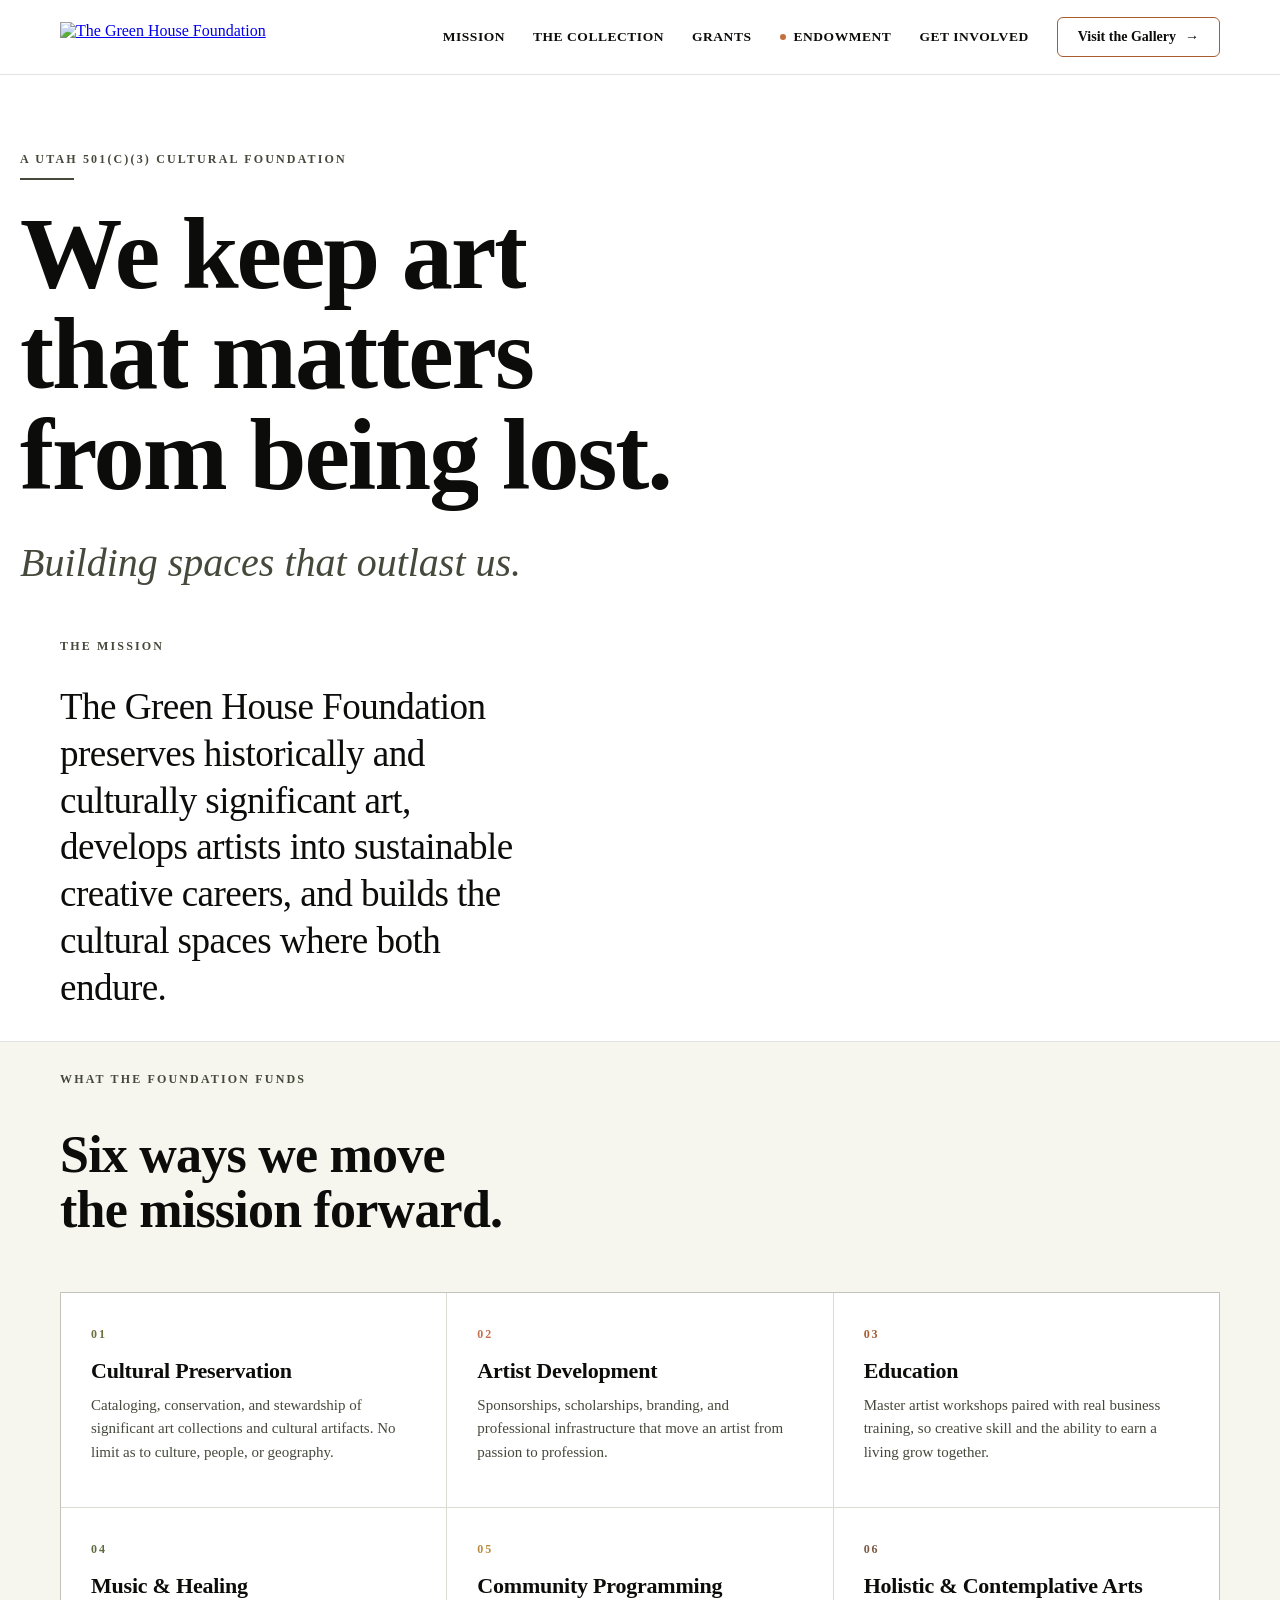
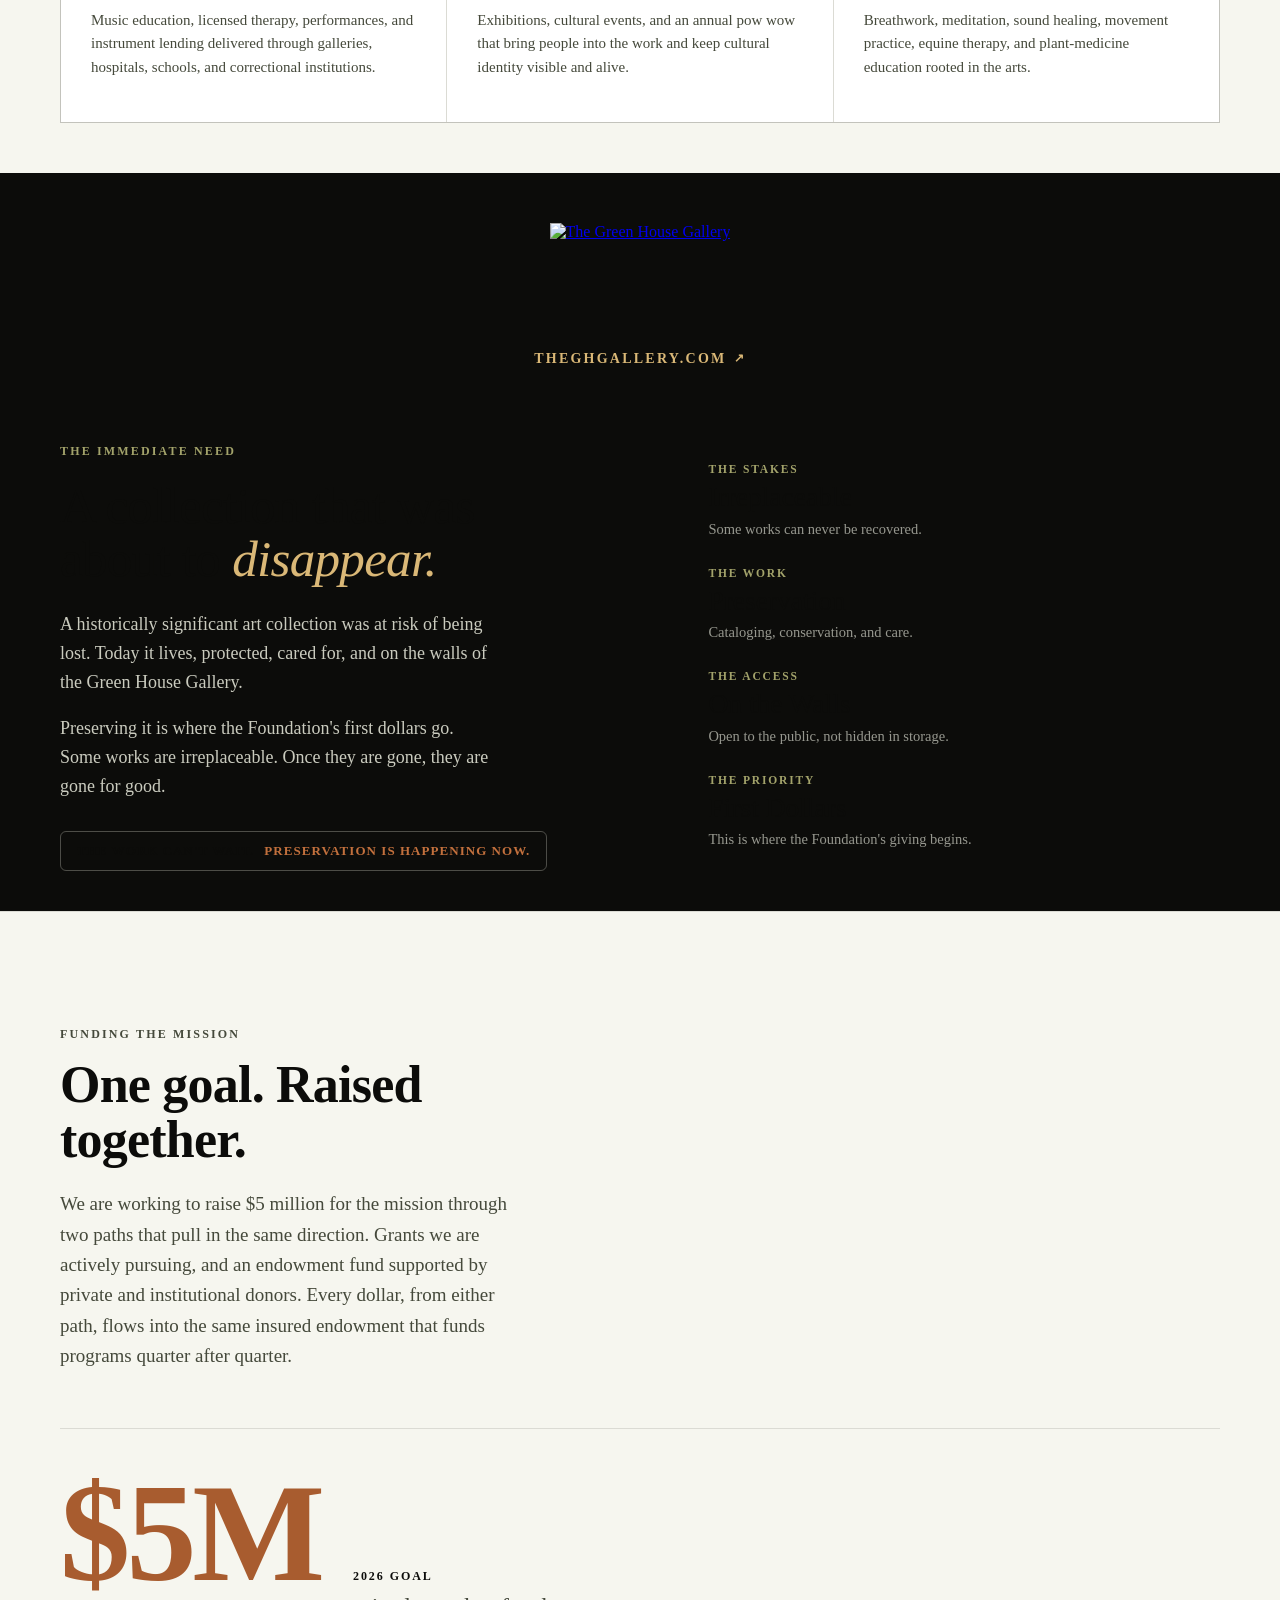
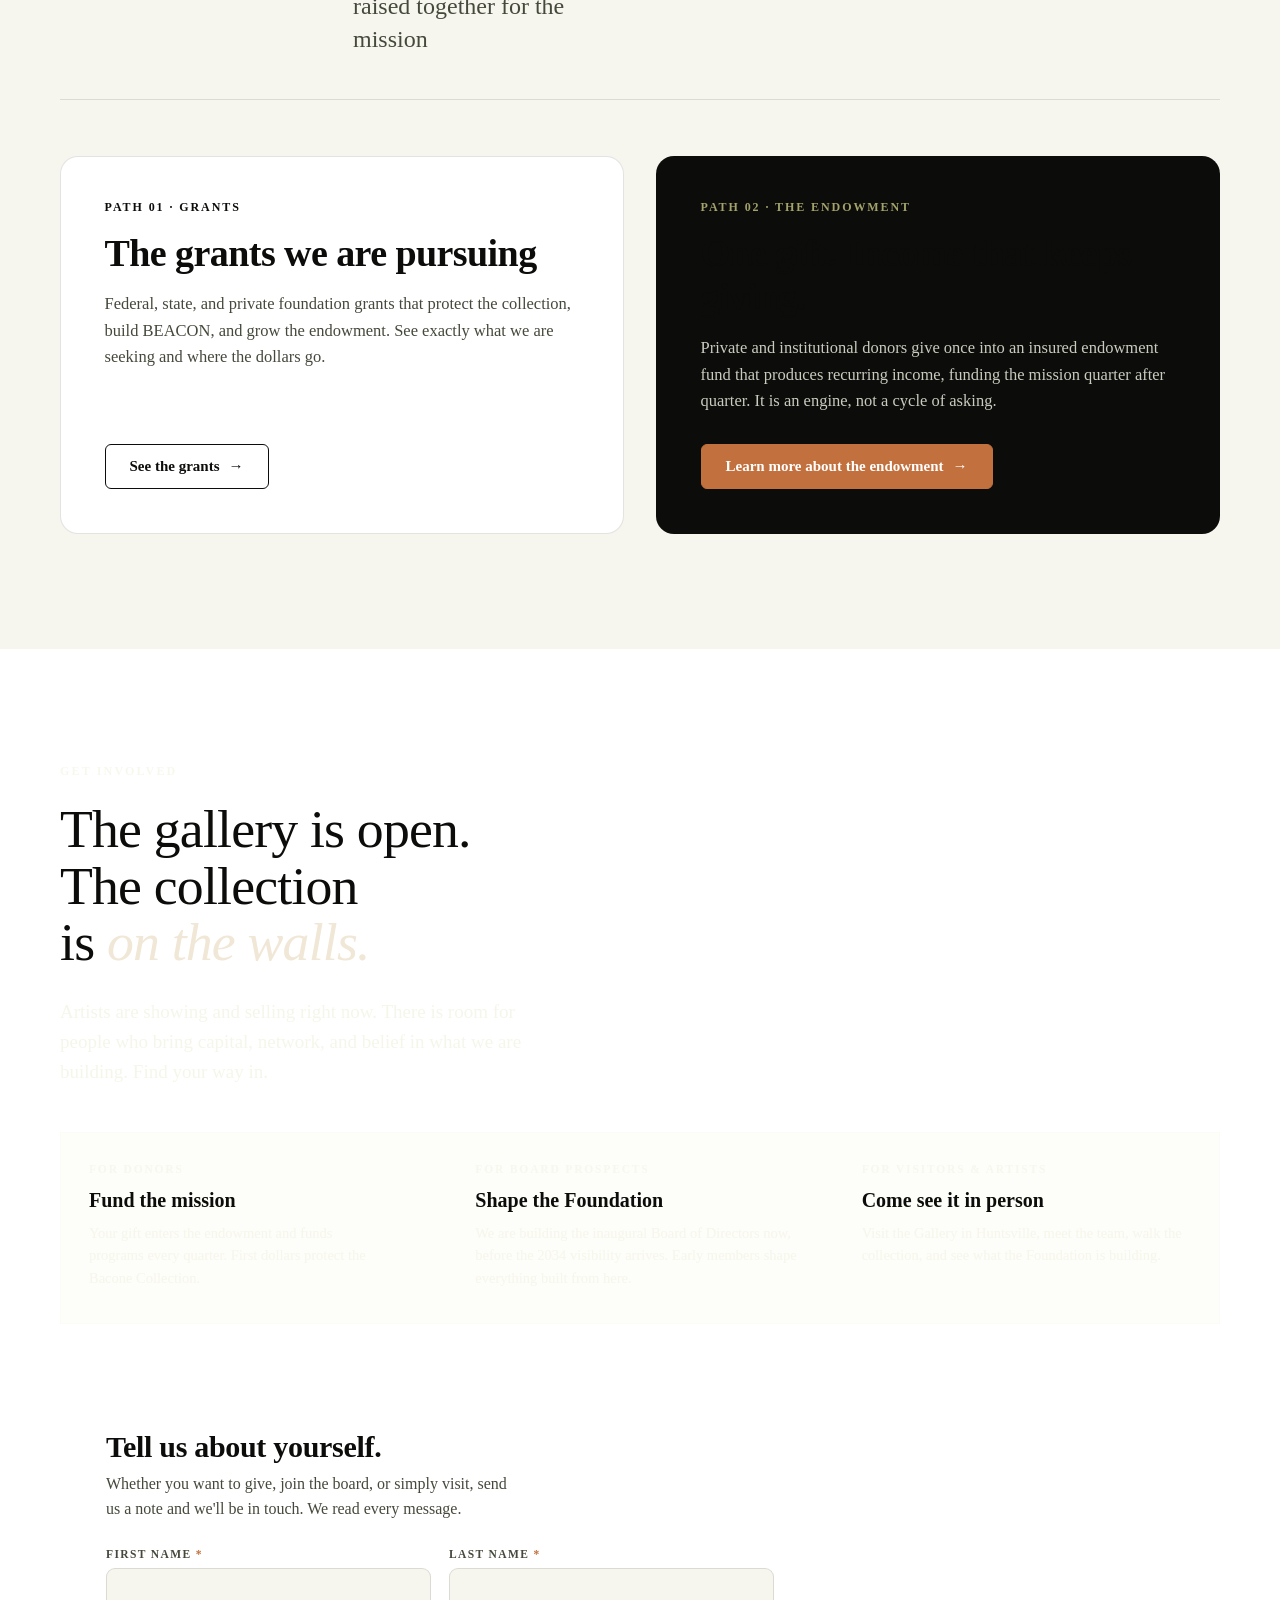
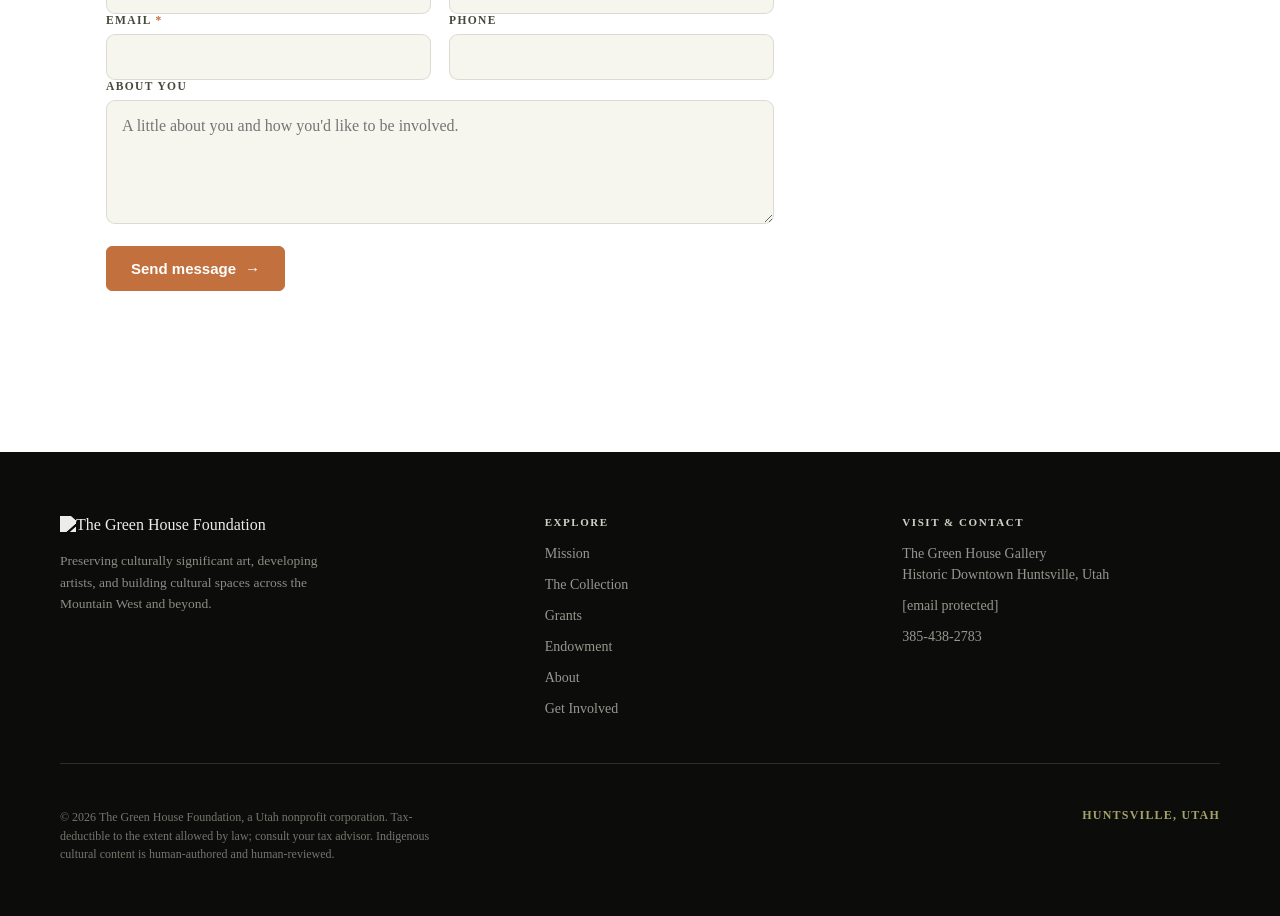
==== commit 1d13d267: "Add files via upload" ====
--- a/index.html
+++ b/index.html
@@ -196,6 +196,25 @@
   .endow-box-cta { display: flex; justify-content: flex-end; }
   @media (max-width: 980px) { .endow-box { grid-template-columns: 1fr; gap: 30px; } .endow-box-cta { justify-content: flex-start; } }
 
+  /* funding — unified grants + endowment, one collective goal */
+  .fund-head { max-width: 820px; margin-bottom: clamp(36px, 4.5vw, 56px); }
+  .fund-goal { display: flex; align-items: baseline; gap: clamp(18px, 2.6vw, 32px); padding: clamp(26px, 3.4vw, 42px) 0; border-top: 1px solid var(--hair); border-bottom: 1px solid var(--hair); margin-bottom: clamp(36px, 4.5vw, 56px); flex-wrap: wrap; }
+  .fund-goal .g-fig { font-family: var(--font-display); font-optical-sizing: auto; font-weight: 600; font-size: clamp(60px, 11vw, 142px); line-height: 0.88; letter-spacing: -0.03em; color: var(--ember-deep); }
+  .fund-goal .g-meta { display: flex; flex-direction: column; gap: 6px; }
+  .fund-goal .g-k { font-size: 12px; font-weight: 700; letter-spacing: 0.16em; text-transform: uppercase; color: var(--olive); }
+  .fund-goal .g-sub { font-size: clamp(18px, 2vw, 24px); color: var(--ink-2); line-height: 1.4; max-width: 22ch; }
+  .fund-paths { display: grid; grid-template-columns: 1fr 1fr; gap: clamp(20px, 3vw, 32px); }
+  .fpath { background: var(--paper); border: 1px solid var(--hair); border-radius: 18px; padding: clamp(30px, 3.4vw, 48px); display: flex; flex-direction: column; }
+  .fpath.dark { background: var(--ink); border-color: transparent; }
+  .fp-k { font-size: 12px; font-weight: 700; letter-spacing: 0.16em; text-transform: uppercase; color: var(--olive); margin-bottom: 16px; }
+  .fpath.dark .fp-k { color: var(--sage); }
+  .fpath h3 { font-family: var(--font-display); font-optical-sizing: auto; font-weight: 600; font-size: clamp(26px, 3vw, 38px); letter-spacing: -0.015em; color: var(--ink); margin: 0 0 16px; }
+  .fpath.dark h3 { color: var(--cream); }
+  .fpath p { font-size: 16.5px; line-height: 1.6; color: var(--ink-2); margin: 0 0 30px; flex: 1; }
+  .fpath.dark p { color: rgba(244,245,231,0.82); }
+  .fpath .btn { align-self: flex-start; }
+  @media (max-width: 860px) { .fund-paths { grid-template-columns: 1fr; } .fund-goal .g-fig { font-size: clamp(72px, 22vw, 120px); } }
+
   /* grants — active funding goal */
   .grants { background: var(--paper-2); border-top: 1px solid var(--hair); }
   .grants .grants-row { display: grid; grid-template-columns: 1.15fr 0.85fr; gap: clamp(36px, 6vw, 80px); align-items: center; }
@@ -433,40 +452,34 @@
     </div>
   </section>
 
-  <!-- GRANTS -->
+  <!-- FUNDING THE MISSION (grants + endowment, one collective goal) -->
   <section class="grants" id="grants">
-    <div class="wrap grants-row">
-      <div class="reveal">
-        <div class="eyebrow">Grant Funding</div>
-        <h2>The grants we are actively applying for.</h2>
-        <p class="lead">We are pursuing federal, state, and private foundation grants right now, the funding that protects the collection, builds BEACON, and grows the endowment. See exactly what we are seeking and where the dollars go.</p>
-        <div class="cta-row">
+    <div class="wrap">
+      <div class="fund-head reveal">
+        <div class="eyebrow">Funding the Mission</div>
+        <h2>One goal. Raised together.</h2>
+        <p class="lead">We are working to raise $5 million for the mission through two paths that pull in the same direction. Grants we are actively pursuing, and an endowment fund supported by private and institutional donors. Every dollar, from either path, flows into the same insured endowment that funds programs quarter after quarter.</p>
+      </div>
+      <div class="fund-goal reveal">
+        <div class="g-fig">$5M</div>
+        <div class="g-meta">
+          <div class="g-k">2026 Goal</div>
+          <div class="g-sub">raised together for the mission</div>
+        </div>
+      </div>
+      <div class="fund-paths reveal">
+        <article class="fpath">
+          <div class="fp-k">Path 01 &middot; Grants</div>
+          <h3>The grants we are pursuing</h3>
+          <p>Federal, state, and private foundation grants that protect the collection, build BEACON, and grow the endowment. See exactly what we are seeking and where the dollars go.</p>
           <a class="btn btn-olive" href="grants.html">See the grants <span class="arr">&rarr;</span></a>
-        </div>
-      </div>
-      <aside class="grants-goal reveal">
-        <div class="g-k">2026 Goal</div>
-        <div class="g-fig">$5M</div>
-        <div class="g-sub">in grant funding raised this year</div>
-        <p class="g-note">Every grant flows into the insured endowment, funding programs quarter after quarter.</p>
-      </aside>
-    </div>
-  </section>
-
-  <!-- ENDOWMENT -->
-  <section class="endow" id="endowment">
-    <div class="wrap">
-      <div class="endow-box reveal">
-        <div class="endow-box-text">
-          <div class="eyebrow">The Endowment</div>
-          <h2>One gift. Income that keeps giving.</h2>
-          <p>The Foundation runs on an engine, not a cycle of asking. 
-One effort produces recurring income that funds the mission, quarter after quarter.</p>
-        </div>
-        <div class="endow-box-cta">
-          <!-- TODO: replace href="#" with the endowment fund URL -->
-          <a class="btn btn-ember" href="#">Learn more about the endowment <span class="arr">&rarr;</span></a>
-        </div>
+        </article>
+        <article class="fpath dark" id="endowment">
+          <div class="fp-k">Path 02 &middot; The Endowment</div>
+          <h3>One gift. Income that keeps giving.</h3>
+          <p>Private and institutional donors give once into an insured endowment fund that produces recurring income, funding the mission quarter after quarter. It is an engine, not a cycle of asking.</p>
+          <a class="btn btn-ember" href="https://totem-endowment.vercel.app/" target="_blank" rel="noopener">Learn more about the endowment <span class="arr">&rarr;</span></a>
+        </article>
       </div>
     </div>
   </section>
@@ -524,7 +537,7 @@
           <div class="col-h">Visit &amp; Contact</div>
           <ul>
             <li><p class="line">The Green House Gallery<br/>Historic Downtown Huntsville, Utah</p></li>
-            <li><a href="/cdn-cgi/l/email-protection#84e7f1f6e5f0ebf6c4f0ece1e3ece3e5e8e8e1f6fdaae7ebe9"><span class="__cf_email__" data-cfemail="187b6d6a796c776a586c707d7f707f7974747d6a61367b7775">[email&#160;protected]</span></a></li>
+            <li><a href="/cdn-cgi/l/email-protection#c2a1b7b0a3b6adb082b6aaa7a5aaa5a3aeaea7b0bbeca1adaf"><span class="__cf_email__" data-cfemail="462533342732293406322e23212e21272a2a23343f6825292b">[email&#160;protected]</span></a></li>
             <li><a href="tel:+13854382783">385-438-2783</a></li>
           </ul>
         </div>
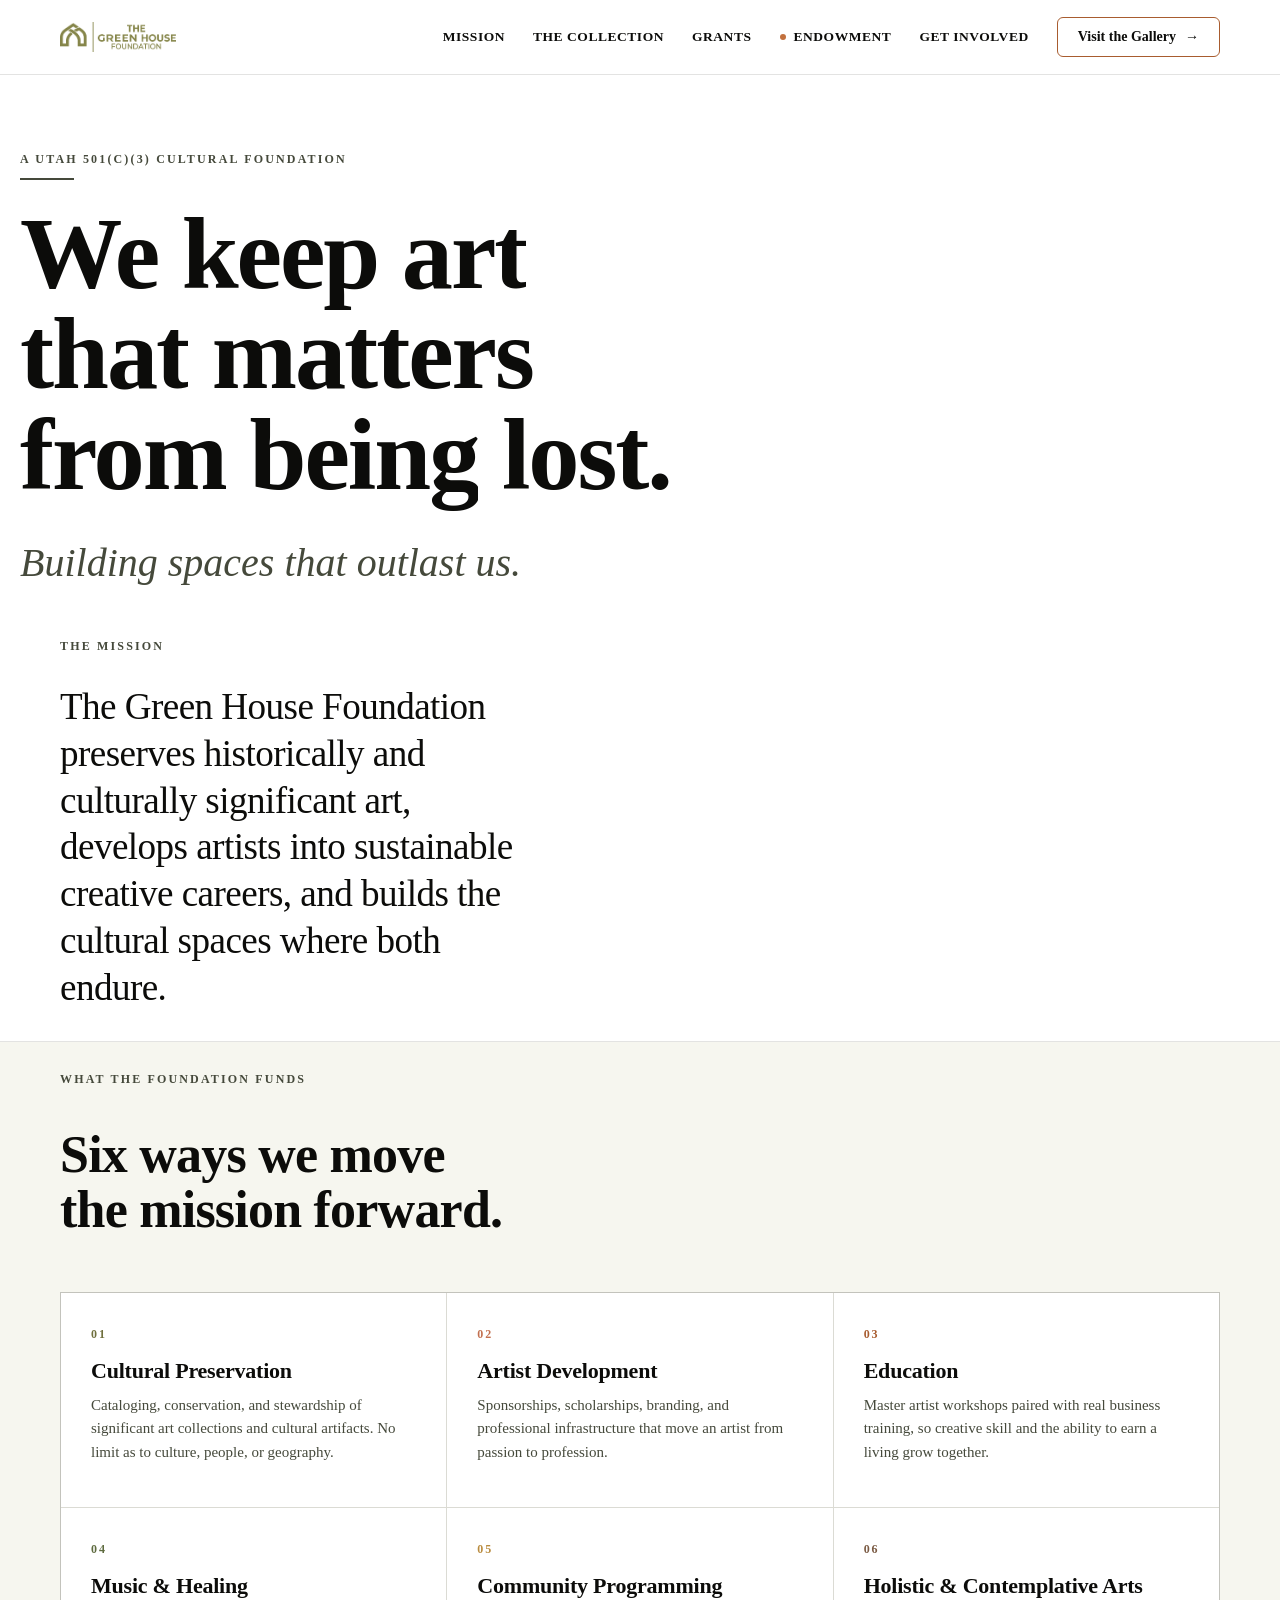
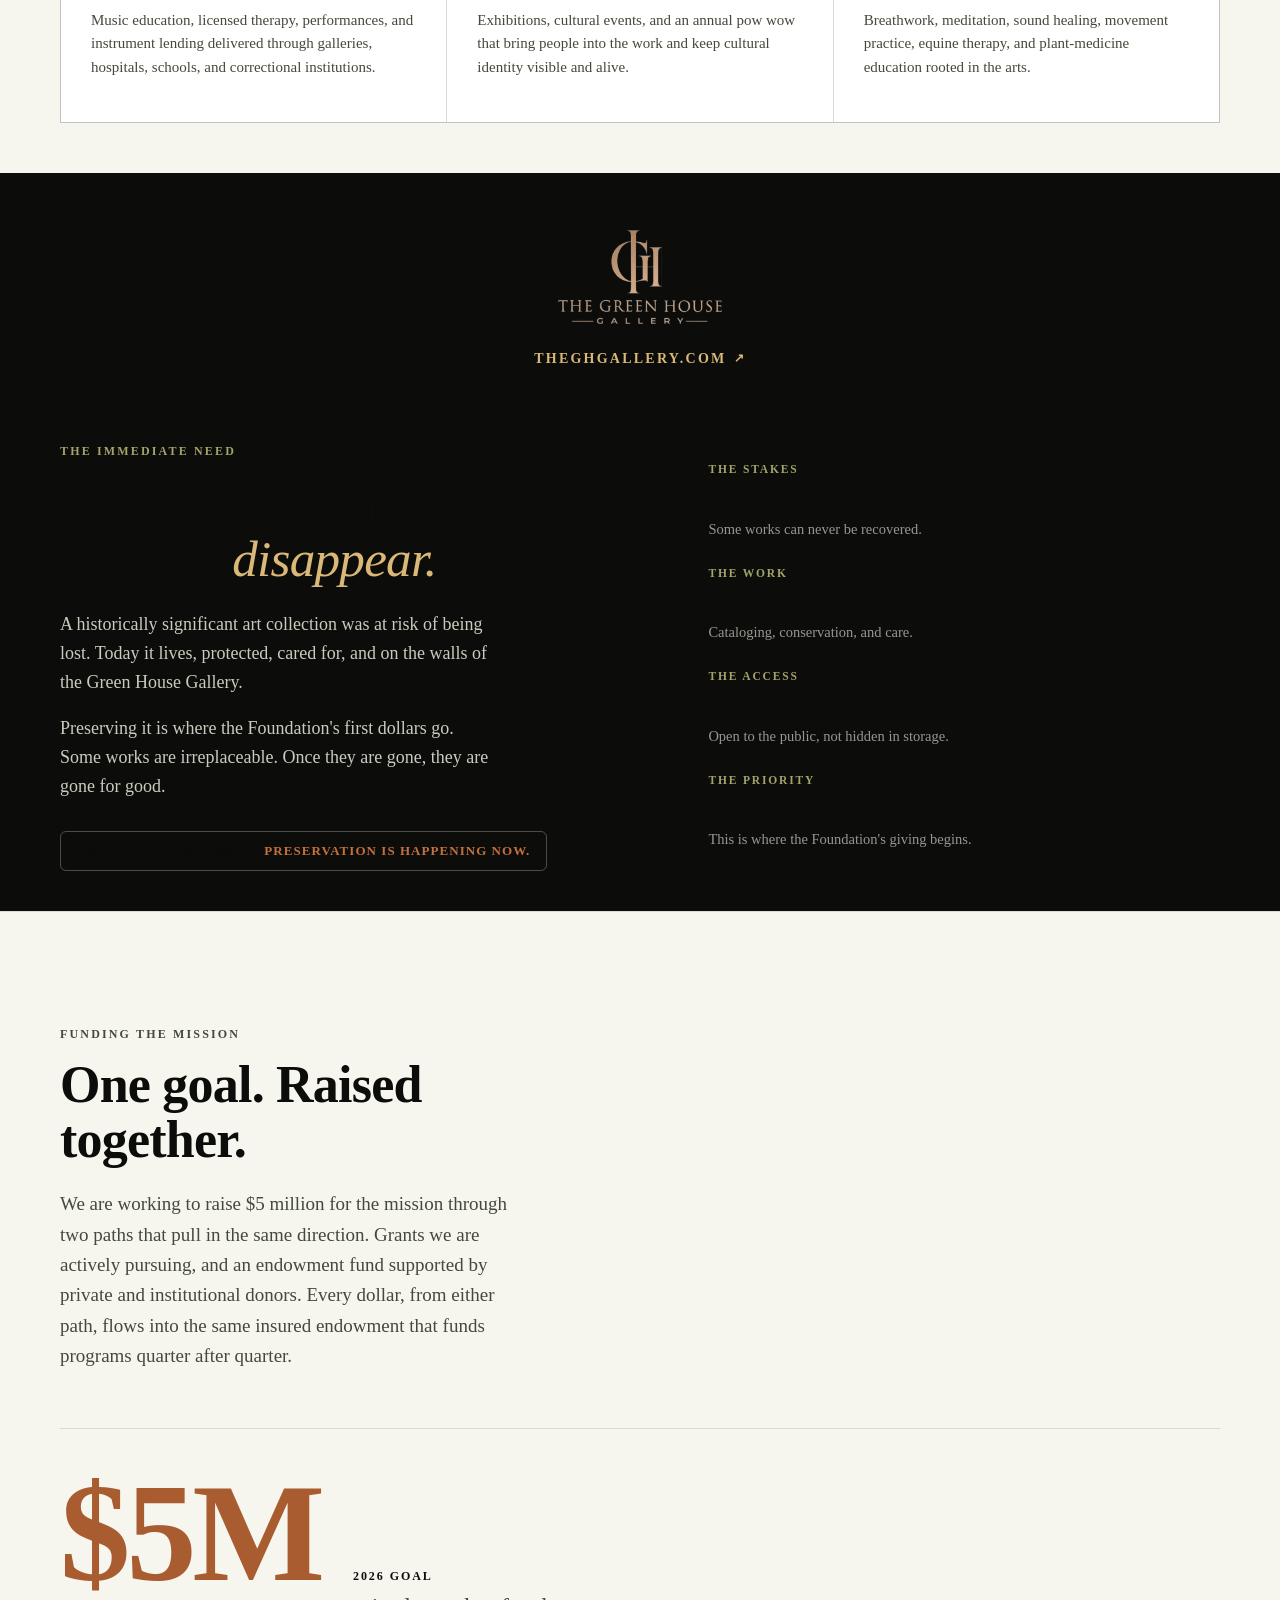
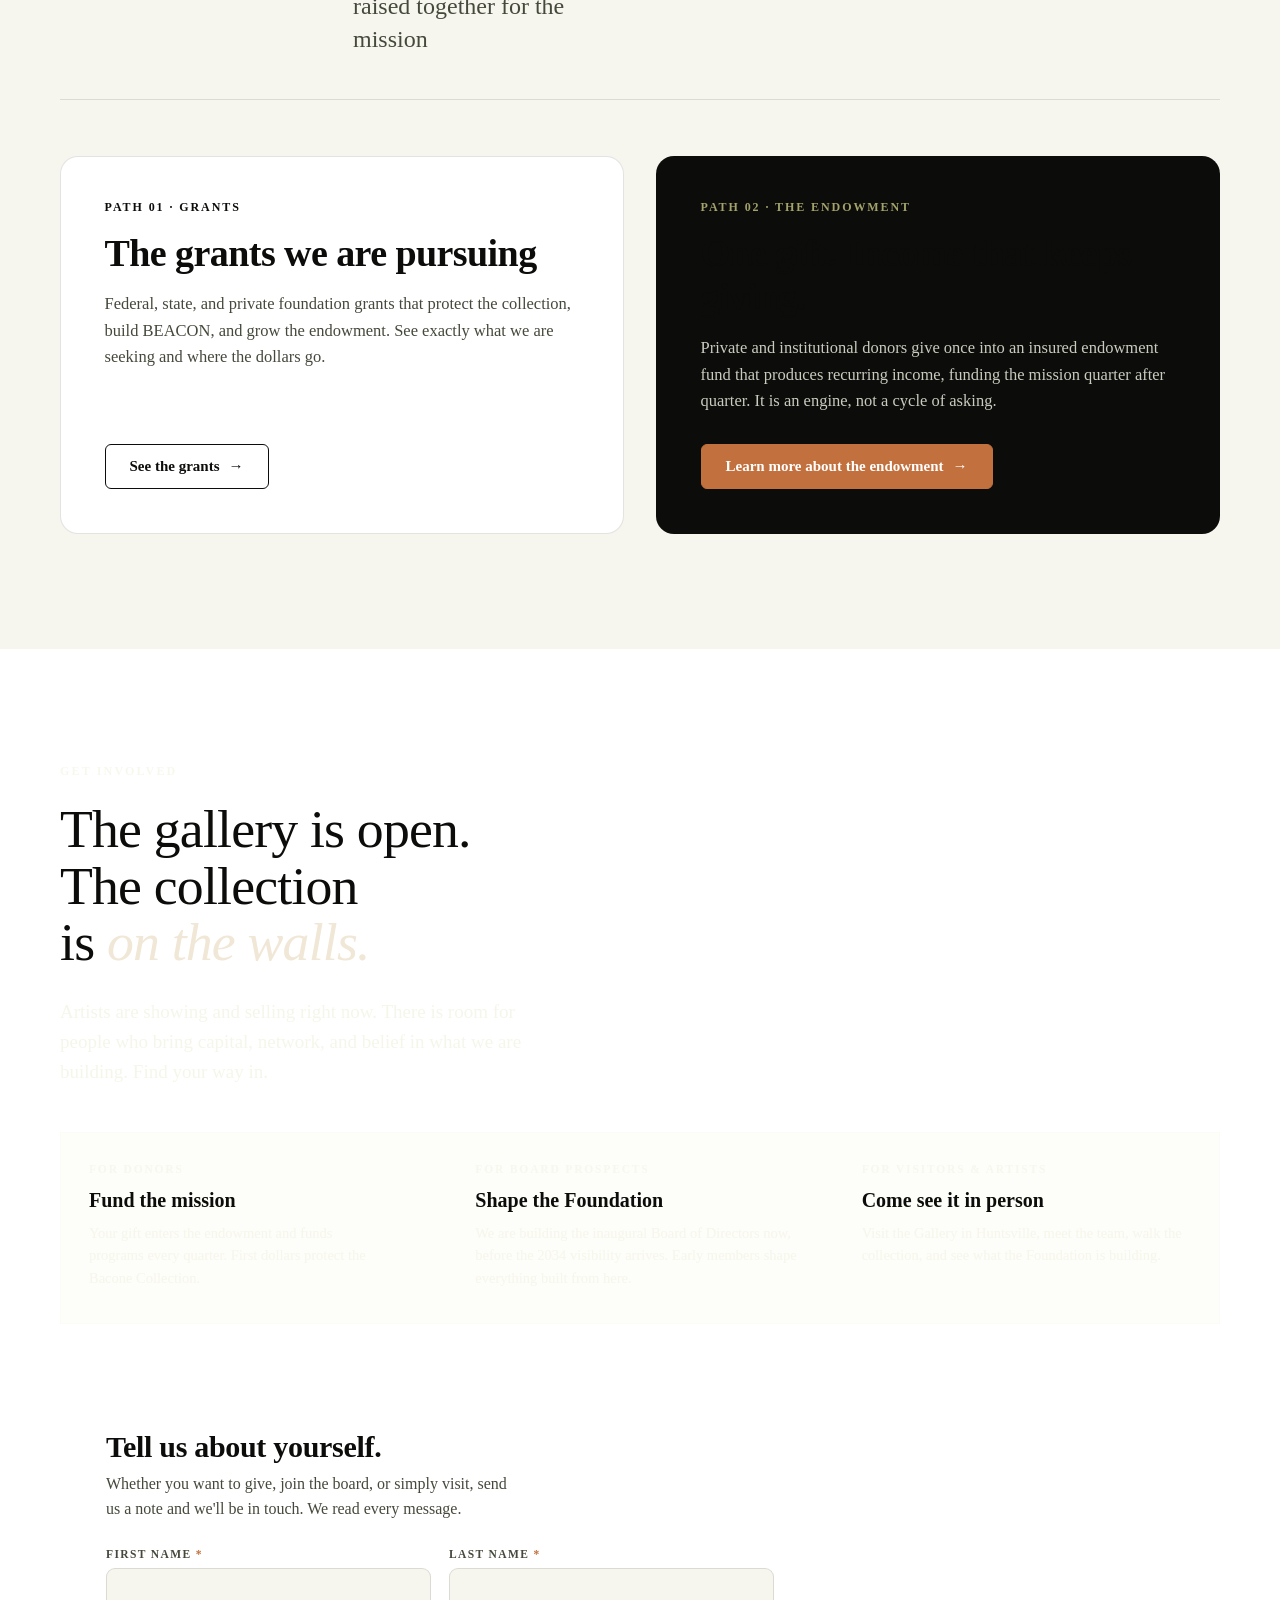
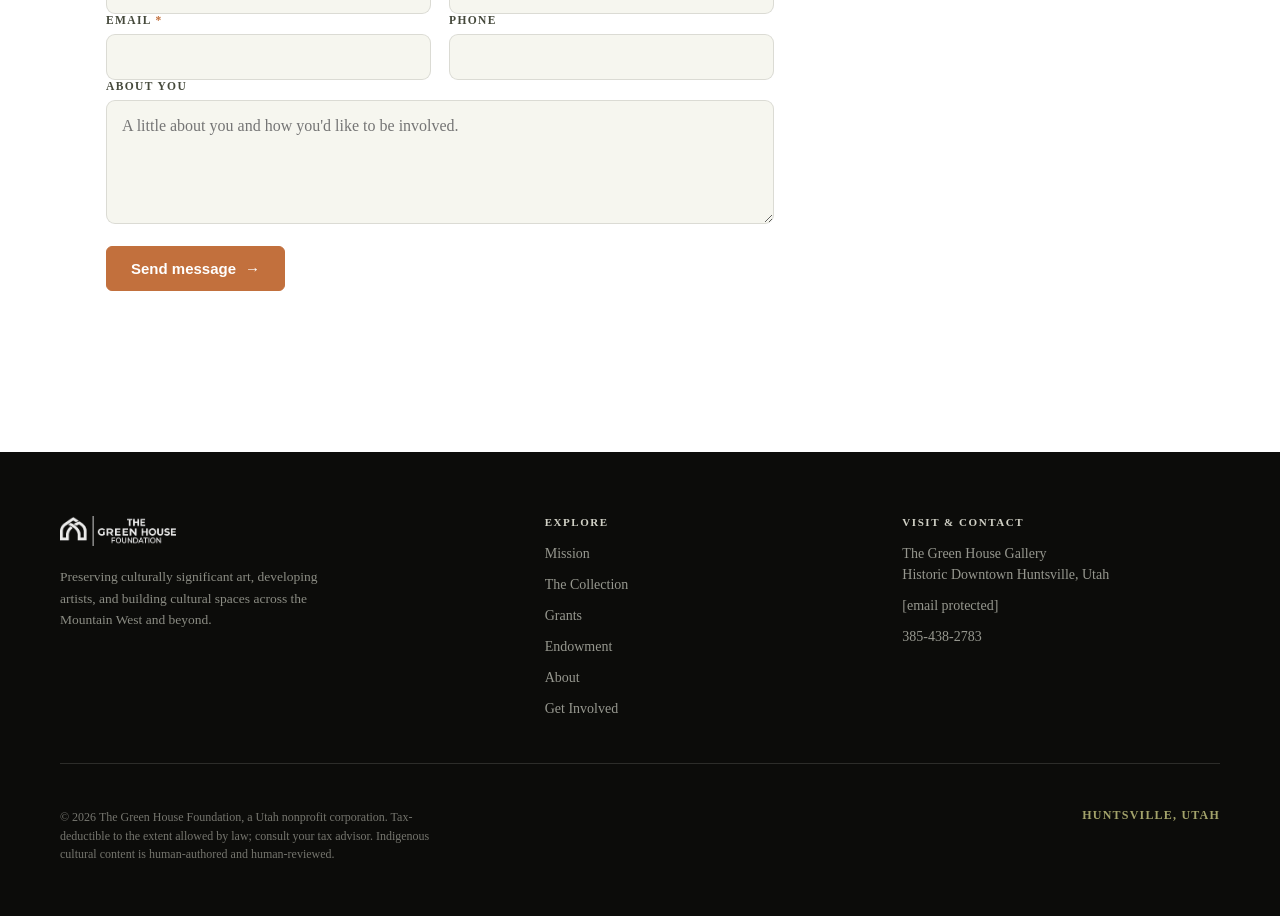
==== commit 1f2d994d: "Add files via upload" ====
--- a/index.html
+++ b/index.html
@@ -6,7 +6,7 @@
 <meta name="viewport" content="width=device-width, initial-scale=1" />
 <title>The Green House Foundation | We keep art that matters from being lost</title>
 <meta name="description" content="The Green House Foundation preserves culturally significant art, develops artists into sustainable creative careers, and builds cultural spaces. A Utah 501(c)(3)." />
-<link rel="stylesheet" href="../../styles.css" />
+<link rel="stylesheet" href="styles.css" />
 <script>
 document.documentElement.className += ' js-anim';
 /* Tweakable controls — defaults persisted by the host between the EDITMODE markers. */
@@ -373,7 +373,7 @@
   <header class="nav">
     <div class="wrap nav-inner">
       <div class="nav-brand">
-        <a href="#top" aria-label="The Green House Foundation home"><img class="logo" src="../../assets/logos/ghf_horizontal_olive.png" alt="The Green House Foundation" /></a>
+        <a href="#top" aria-label="The Green House Foundation home"><img class="logo" src="[data-uri]" alt="The Green House Foundation" /></a>
       </div>
       <nav class="nav-links">
         <a class="lnk" href="#mission">Mission</a>
@@ -433,7 +433,7 @@
   <section class="bacone" id="bacone" style="padding: 40px 0px">
     <div class="wrap row" style="padding: 10px 40px 0px">
       <div class="gallery-cta reveal" style="margin: 0px; padding: 0px; border-top: none; border-bottom: 1px solid rgba(244,245,231,0.16); border-width: 0px; border-bottom-style: solid; border-bottom-color: rgba(244, 245, 231, 0.16)">
-        <a class="gallery-cta-logo" href="https://theghgallery.com" target="_blank" rel="noopener" aria-label="The Green House Gallery, visit theghgallery.com"><img src="../../assets/logos/ghg_gallery_gold.png" alt="The Green House Gallery" /></a>
+        <a class="gallery-cta-logo" href="https://theghgallery.com" target="_blank" rel="noopener" aria-label="The Green House Gallery, visit theghgallery.com"><img src="[data-uri]" alt="The Green House Gallery" /></a>
         <a class="gallery-cta-url" href="https://theghgallery.com" target="_blank" rel="noopener">theghgallery.com <span class="ext" aria-hidden="true">&#8599;</span></a>
       </div>
       <div class="reveal">
@@ -526,7 +526,7 @@
     <div class="wrap">
       <div class="top">
         <div class="brand">
-          <img src="../../assets/logos/ghf_horizontal_olive.png" alt="The Green House Foundation" />
+          <img src="[data-uri]" alt="The Green House Foundation" />
           <p class="blurb">Preserving culturally significant art, developing artists, and building cultural spaces across the Mountain West and beyond.</p>
         </div>
         <div>
@@ -537,7 +537,7 @@
           <div class="col-h">Visit &amp; Contact</div>
           <ul>
             <li><p class="line">The Green House Gallery<br/>Historic Downtown Huntsville, Utah</p></li>
-            <li><a href="/cdn-cgi/l/email-protection#c2a1b7b0a3b6adb082b6aaa7a5aaa5a3aeaea7b0bbeca1adaf"><span class="__cf_email__" data-cfemail="462533342732293406322e23212e21272a2a23343f6825292b">[email&#160;protected]</span></a></li>
+            <li><a href="/cdn-cgi/l/email-protection#81e2f4f3e0f5eef3c1f5e9e4e6e9e6e0edede4f3f8afe2eeec"><span class="__cf_email__" data-cfemail="a7c4d2d5c6d3c8d5e7d3cfc2c0cfc0c6cbcbc2d5de89c4c8ca">[email&#160;protected]</span></a></li>
             <li><a href="tel:+13854382783">385-438-2783</a></li>
           </ul>
         </div>
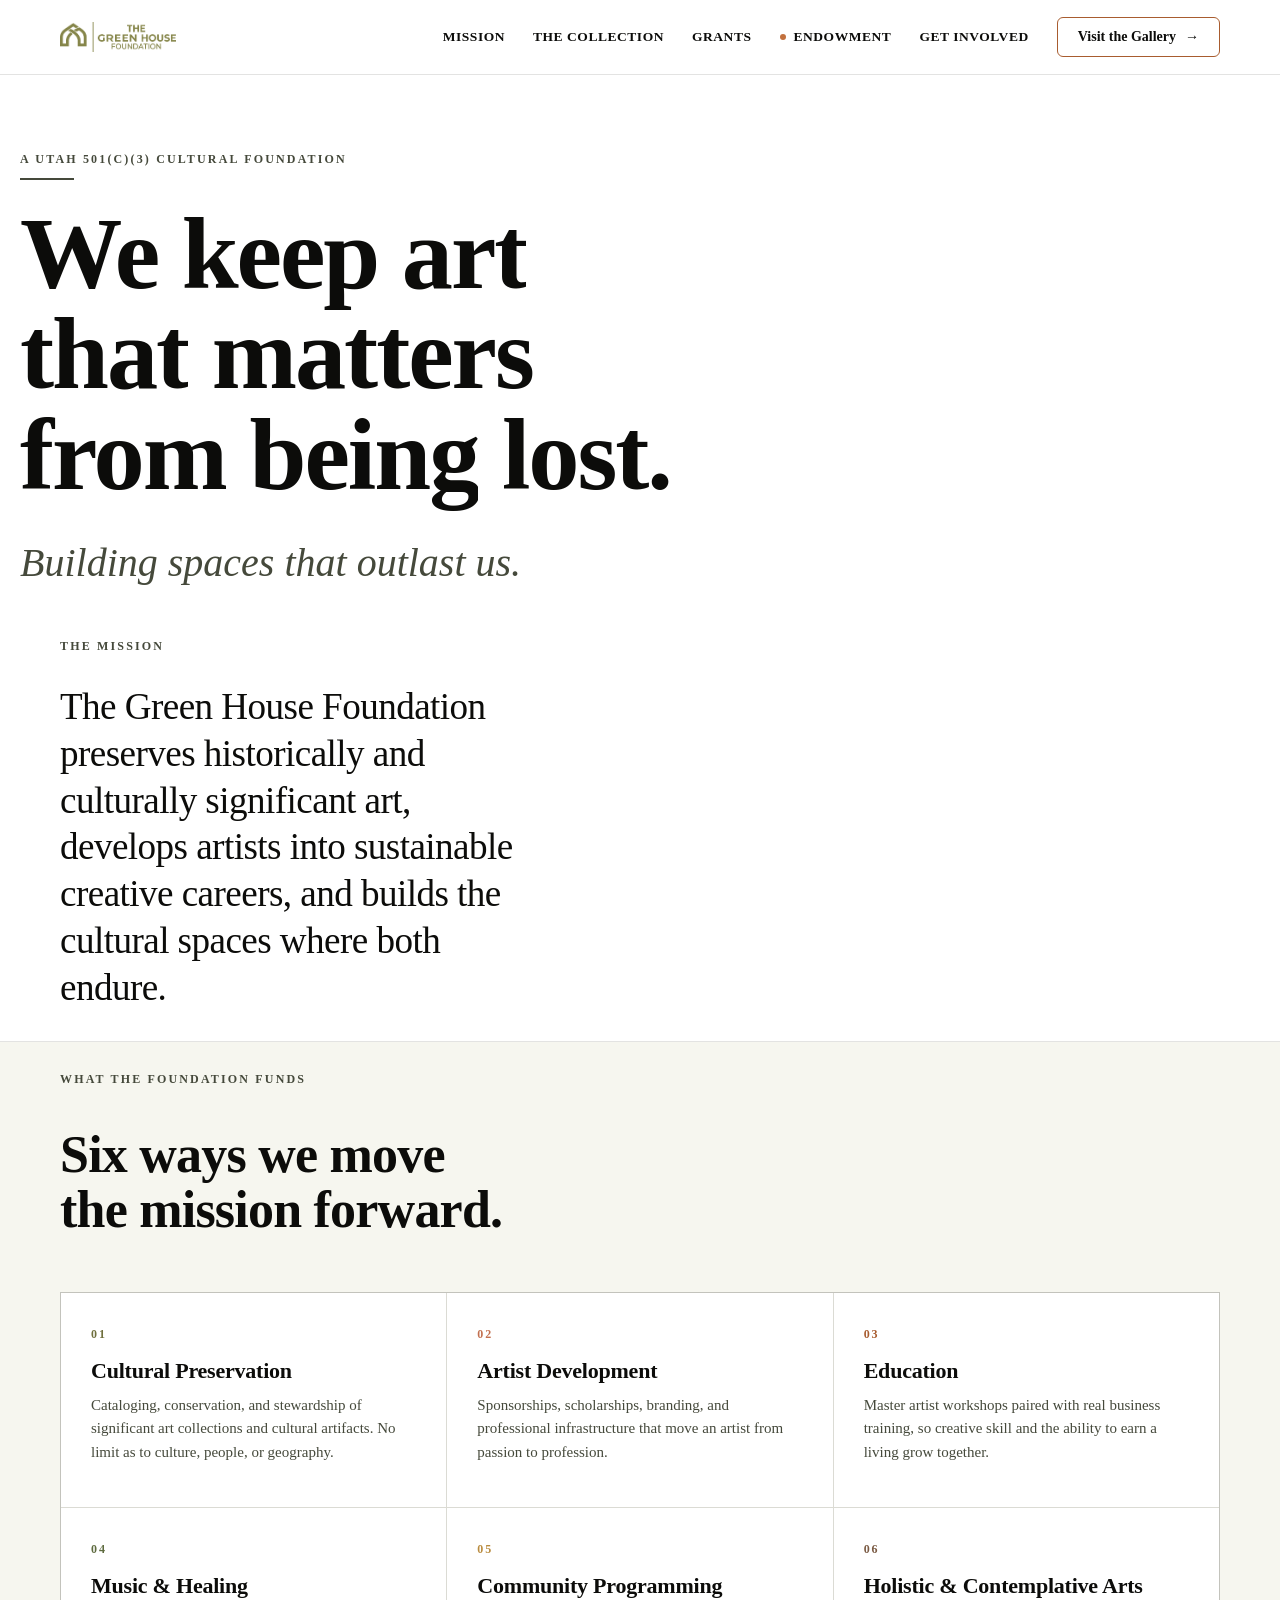
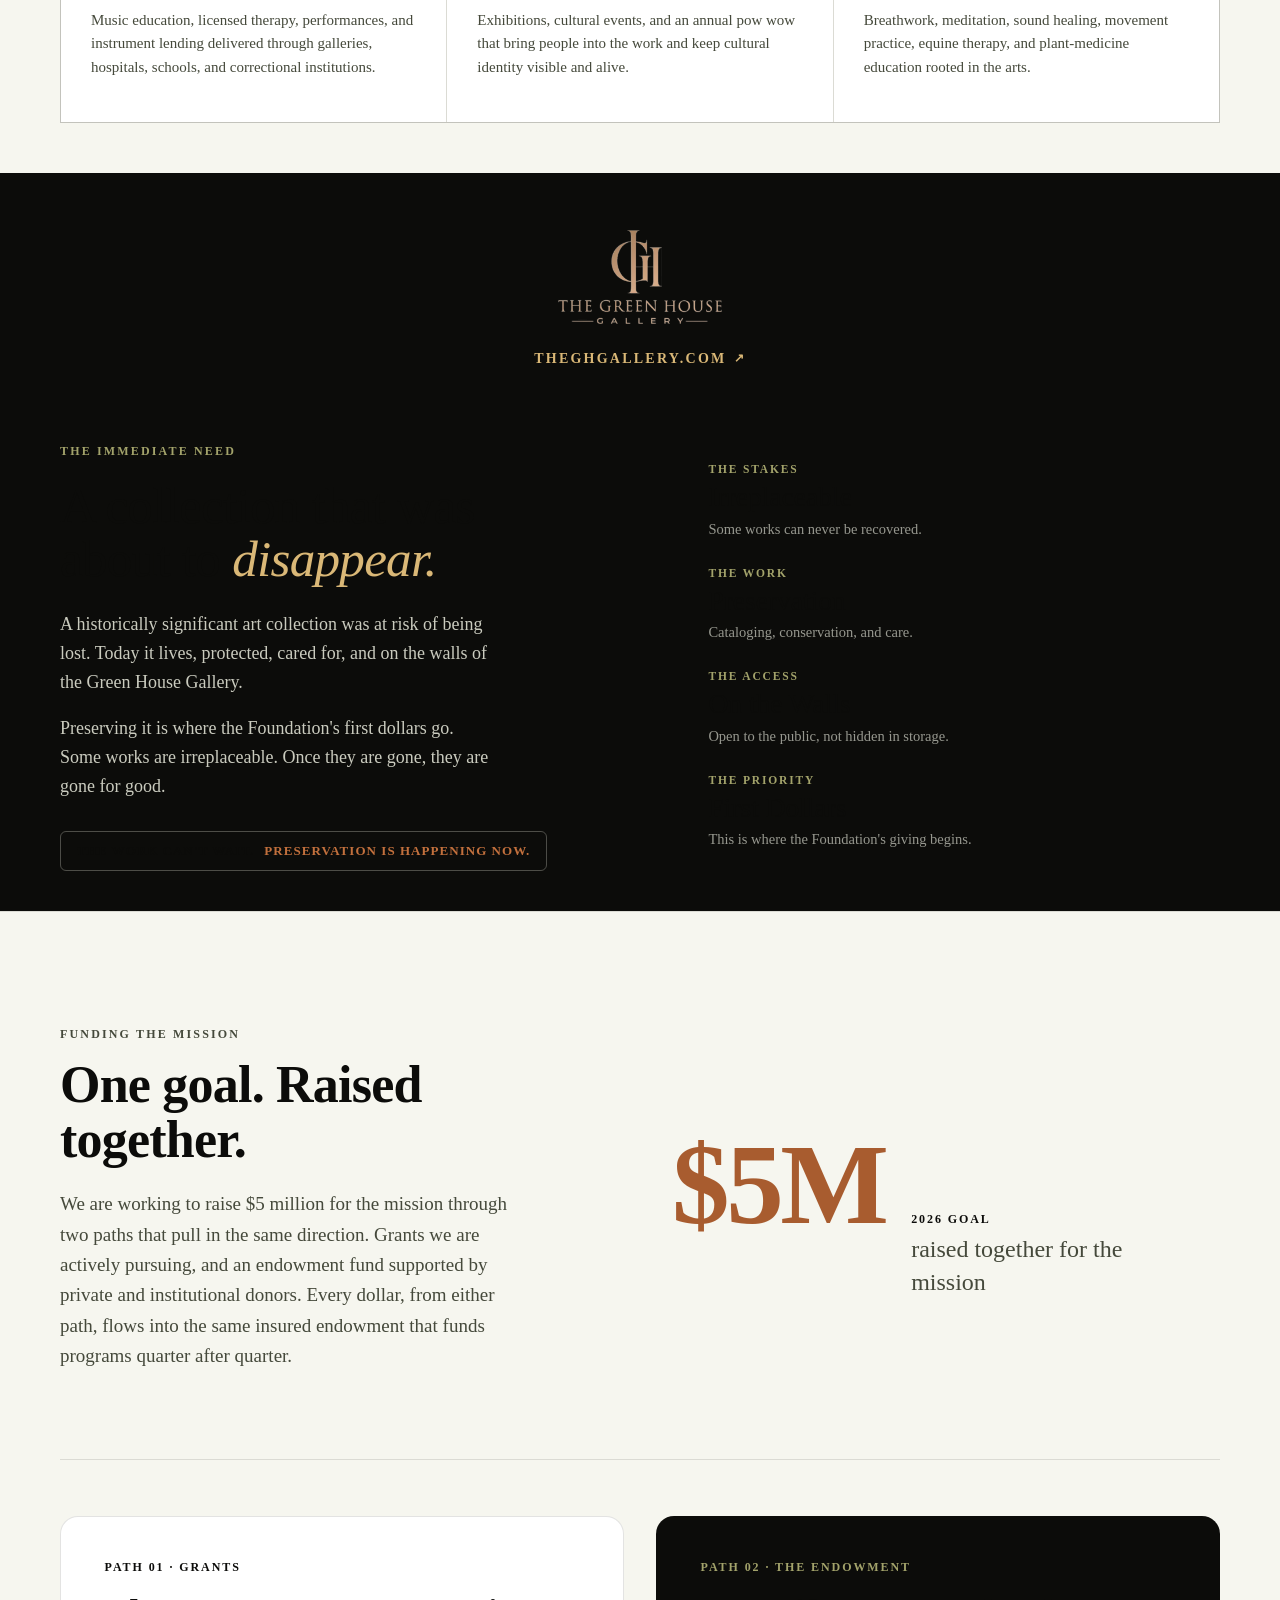
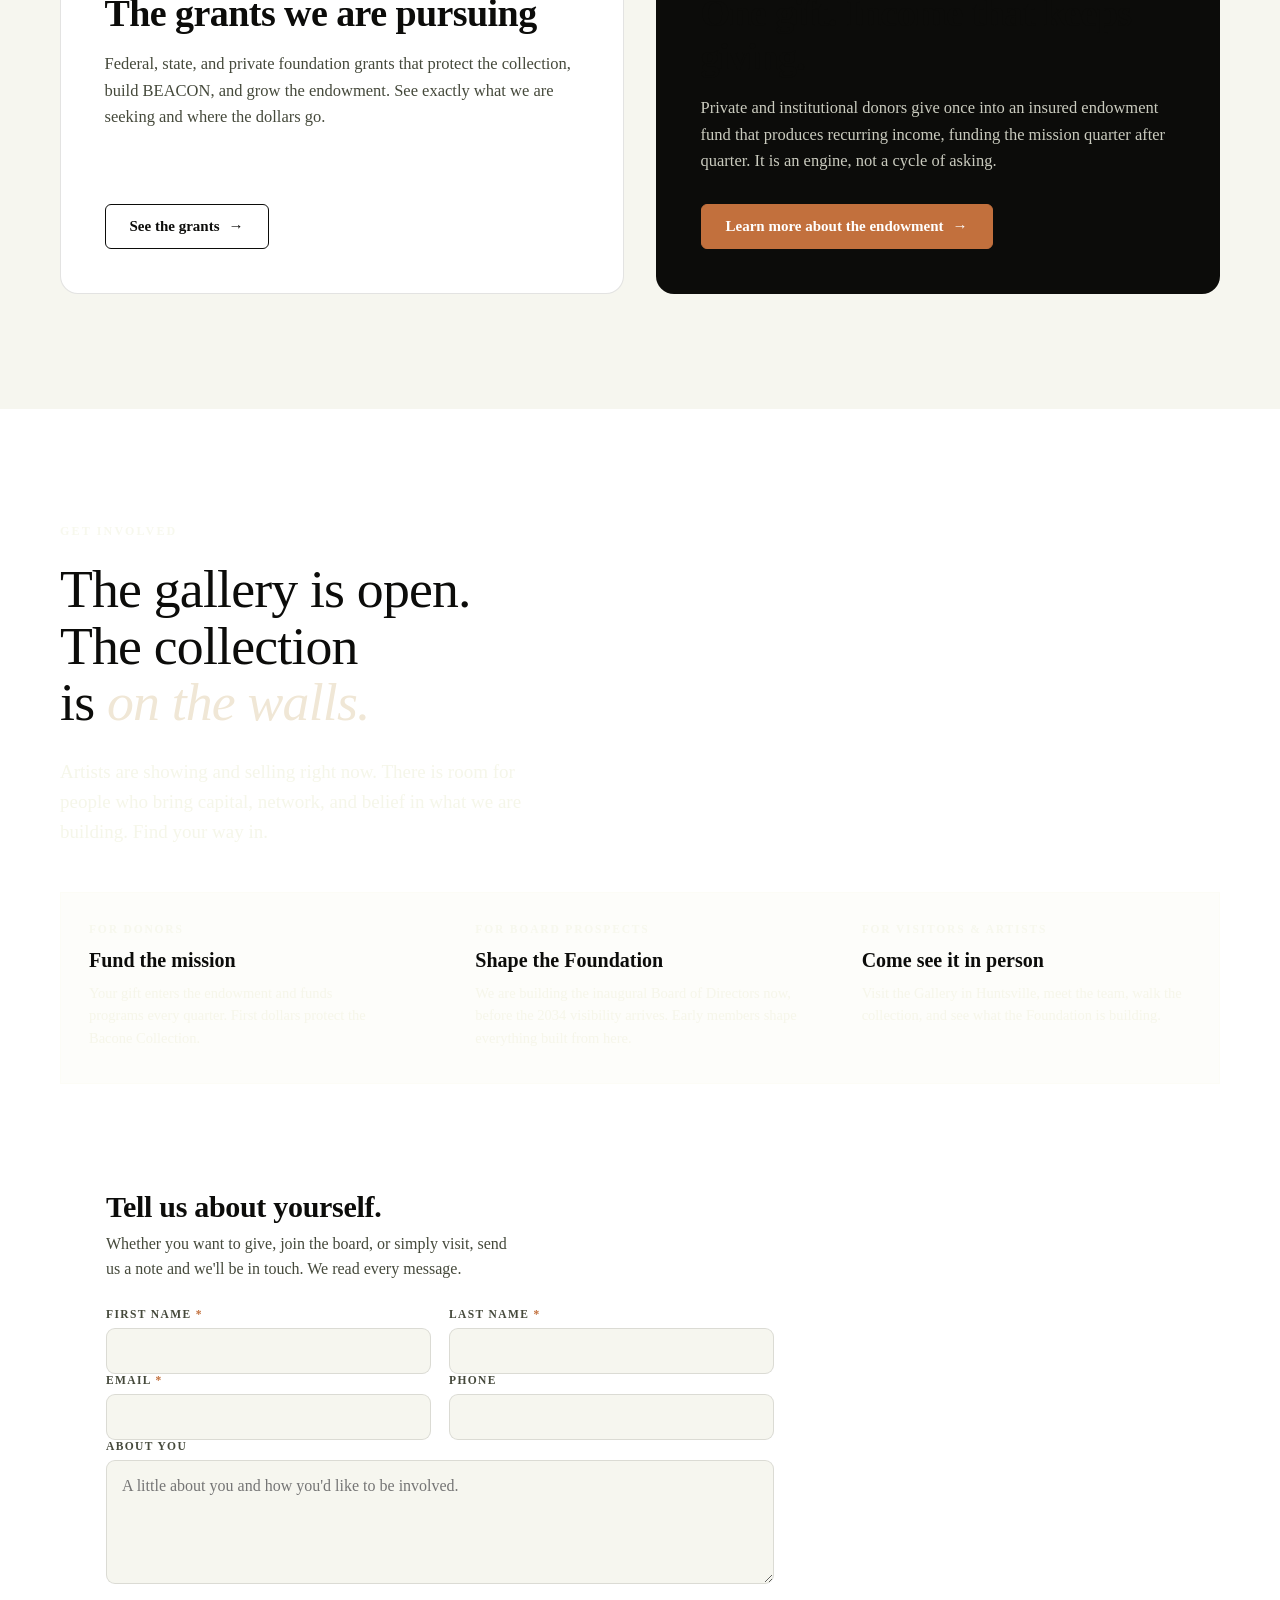
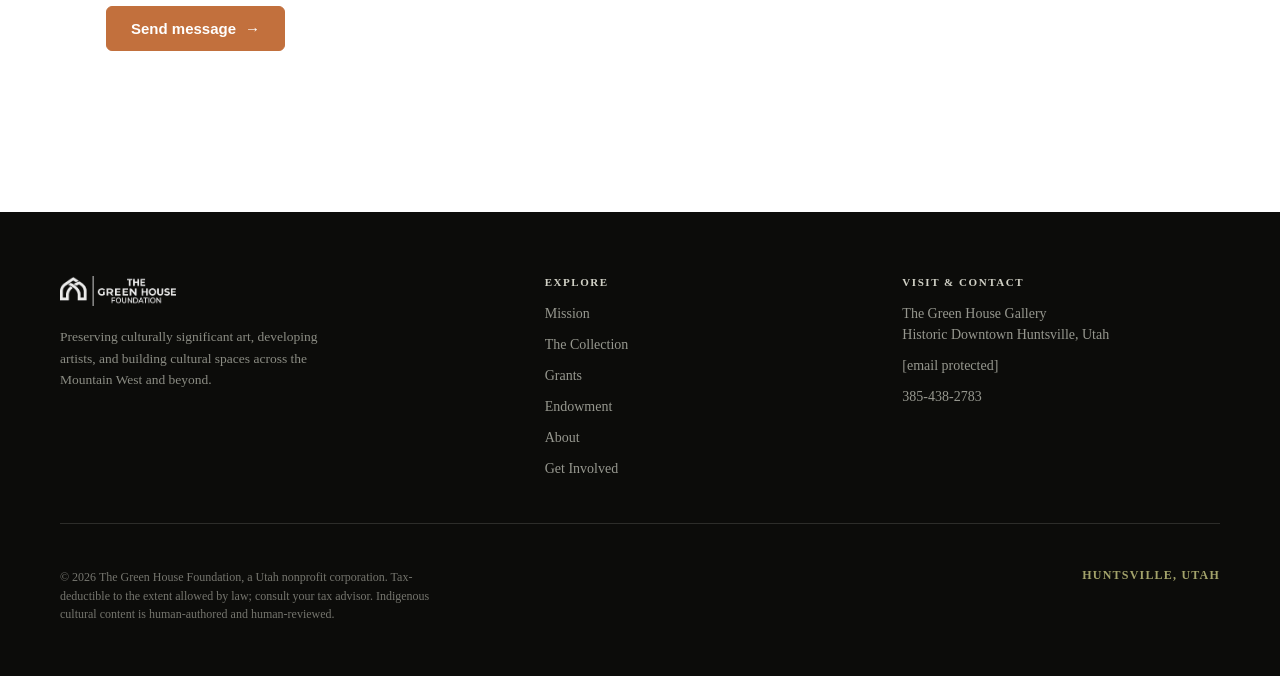
==== commit 73ace548: "Add files via upload" ====
--- a/index.html
+++ b/index.html
@@ -197,9 +197,10 @@
   @media (max-width: 980px) { .endow-box { grid-template-columns: 1fr; gap: 30px; } .endow-box-cta { justify-content: flex-start; } }
 
   /* funding — unified grants + endowment, one collective goal */
-  .fund-head { max-width: 820px; margin-bottom: clamp(36px, 4.5vw, 56px); }
-  .fund-goal { display: flex; align-items: baseline; gap: clamp(18px, 2.6vw, 32px); padding: clamp(26px, 3.4vw, 42px) 0; border-top: 1px solid var(--hair); border-bottom: 1px solid var(--hair); margin-bottom: clamp(36px, 4.5vw, 56px); flex-wrap: wrap; }
-  .fund-goal .g-fig { font-family: var(--font-display); font-optical-sizing: auto; font-weight: 600; font-size: clamp(60px, 11vw, 142px); line-height: 0.88; letter-spacing: -0.03em; color: var(--ember-deep); }
+  .fund-top { display: grid; grid-template-columns: 1fr 1fr; gap: clamp(32px, 5vw, 72px); align-items: center; padding-bottom: clamp(32px, 4vw, 52px); margin-bottom: clamp(36px, 4.5vw, 56px); border-bottom: 1px solid var(--hair); }
+  .fund-head { max-width: 560px; }
+  .fund-goal { display: flex; align-items: baseline; gap: clamp(16px, 2vw, 26px); flex-wrap: wrap; justify-content: flex-start; }
+  .fund-goal .g-fig { font-family: var(--font-display); font-optical-sizing: auto; font-weight: 600; font-size: clamp(72px, 9vw, 150px); line-height: 0.86; letter-spacing: -0.03em; color: var(--ember-deep); }
   .fund-goal .g-meta { display: flex; flex-direction: column; gap: 6px; }
   .fund-goal .g-k { font-size: 12px; font-weight: 700; letter-spacing: 0.16em; text-transform: uppercase; color: var(--olive); }
   .fund-goal .g-sub { font-size: clamp(18px, 2vw, 24px); color: var(--ink-2); line-height: 1.4; max-width: 22ch; }
@@ -213,7 +214,7 @@
   .fpath p { font-size: 16.5px; line-height: 1.6; color: var(--ink-2); margin: 0 0 30px; flex: 1; }
   .fpath.dark p { color: rgba(244,245,231,0.82); }
   .fpath .btn { align-self: flex-start; }
-  @media (max-width: 860px) { .fund-paths { grid-template-columns: 1fr; } .fund-goal .g-fig { font-size: clamp(72px, 22vw, 120px); } }
+  @media (max-width: 860px) { .fund-top { grid-template-columns: 1fr; gap: 28px; } .fund-paths { grid-template-columns: 1fr; } .fund-goal .g-fig { font-size: clamp(72px, 22vw, 120px); } }
 
   /* grants — active funding goal */
   .grants { background: var(--paper-2); border-top: 1px solid var(--hair); }
@@ -455,16 +456,18 @@
   <!-- FUNDING THE MISSION (grants + endowment, one collective goal) -->
   <section class="grants" id="grants">
     <div class="wrap">
-      <div class="fund-head reveal">
-        <div class="eyebrow">Funding the Mission</div>
-        <h2>One goal. Raised together.</h2>
-        <p class="lead">We are working to raise $5 million for the mission through two paths that pull in the same direction. Grants we are actively pursuing, and an endowment fund supported by private and institutional donors. Every dollar, from either path, flows into the same insured endowment that funds programs quarter after quarter.</p>
-      </div>
-      <div class="fund-goal reveal">
-        <div class="g-fig">$5M</div>
-        <div class="g-meta">
-          <div class="g-k">2026 Goal</div>
-          <div class="g-sub">raised together for the mission</div>
+      <div class="fund-top reveal">
+        <div class="fund-head">
+          <div class="eyebrow">Funding the Mission</div>
+          <h2>One goal. Raised together.</h2>
+          <p class="lead">We are working to raise $5 million for the mission through two paths that pull in the same direction. Grants we are actively pursuing, and an endowment fund supported by private and institutional donors. Every dollar, from either path, flows into the same insured endowment that funds programs quarter after quarter.</p>
+        </div>
+        <div class="fund-goal">
+          <div class="g-fig">$5M</div>
+          <div class="g-meta">
+            <div class="g-k">2026 Goal</div>
+            <div class="g-sub">raised together for the mission</div>
+          </div>
         </div>
       </div>
       <div class="fund-paths reveal">
@@ -537,7 +540,7 @@
           <div class="col-h">Visit &amp; Contact</div>
           <ul>
             <li><p class="line">The Green House Gallery<br/>Historic Downtown Huntsville, Utah</p></li>
-            <li><a href="/cdn-cgi/l/email-protection#81e2f4f3e0f5eef3c1f5e9e4e6e9e6e0edede4f3f8afe2eeec"><span class="__cf_email__" data-cfemail="a7c4d2d5c6d3c8d5e7d3cfc2c0cfc0c6cbcbc2d5de89c4c8ca">[email&#160;protected]</span></a></li>
+            <li><a href="/cdn-cgi/l/email-protection#88ebfdfae9fce7fac8fce0edefe0efe9e4e4edfaf1a6ebe7e5"><span class="__cf_email__" data-cfemail="96f5e3e4f7e2f9e4d6e2fef3f1fef1f7fafaf3e4efb8f5f9fb">[email&#160;protected]</span></a></li>
             <li><a href="tel:+13854382783">385-438-2783</a></li>
           </ul>
         </div>
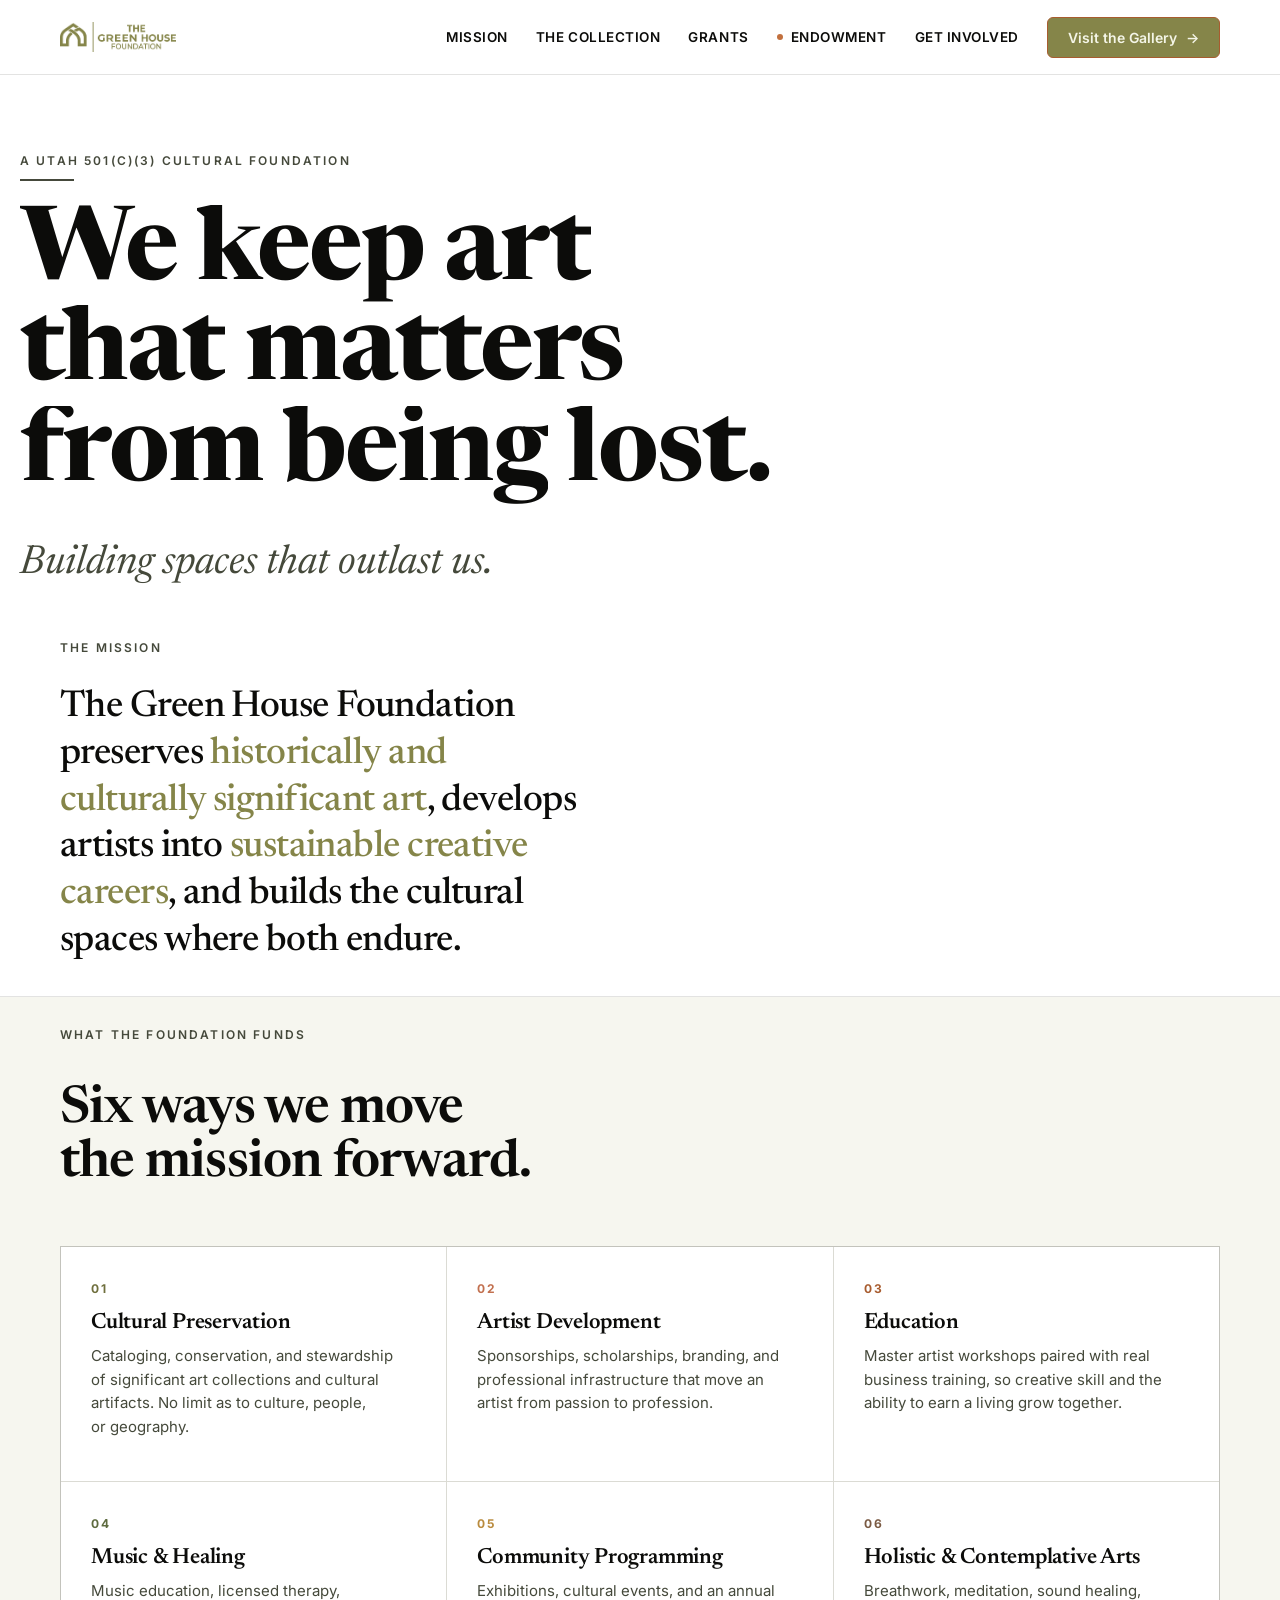
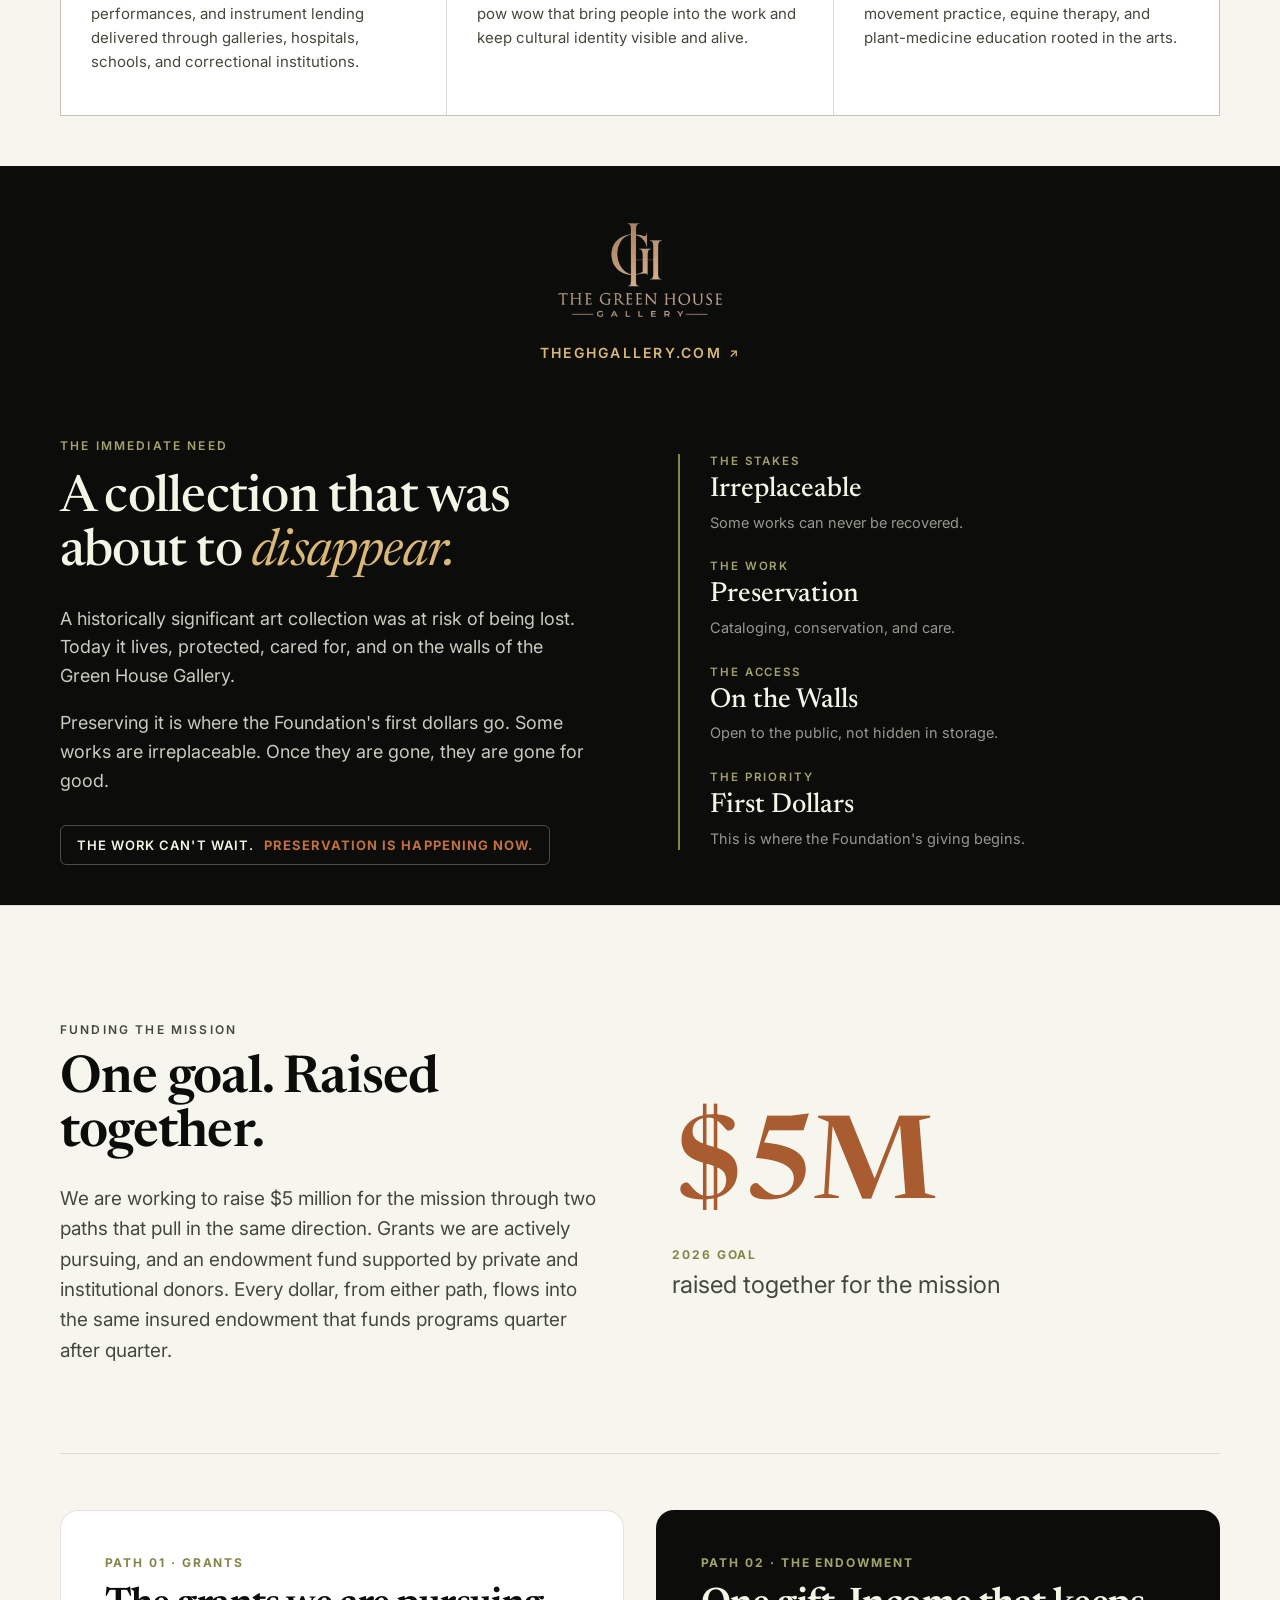
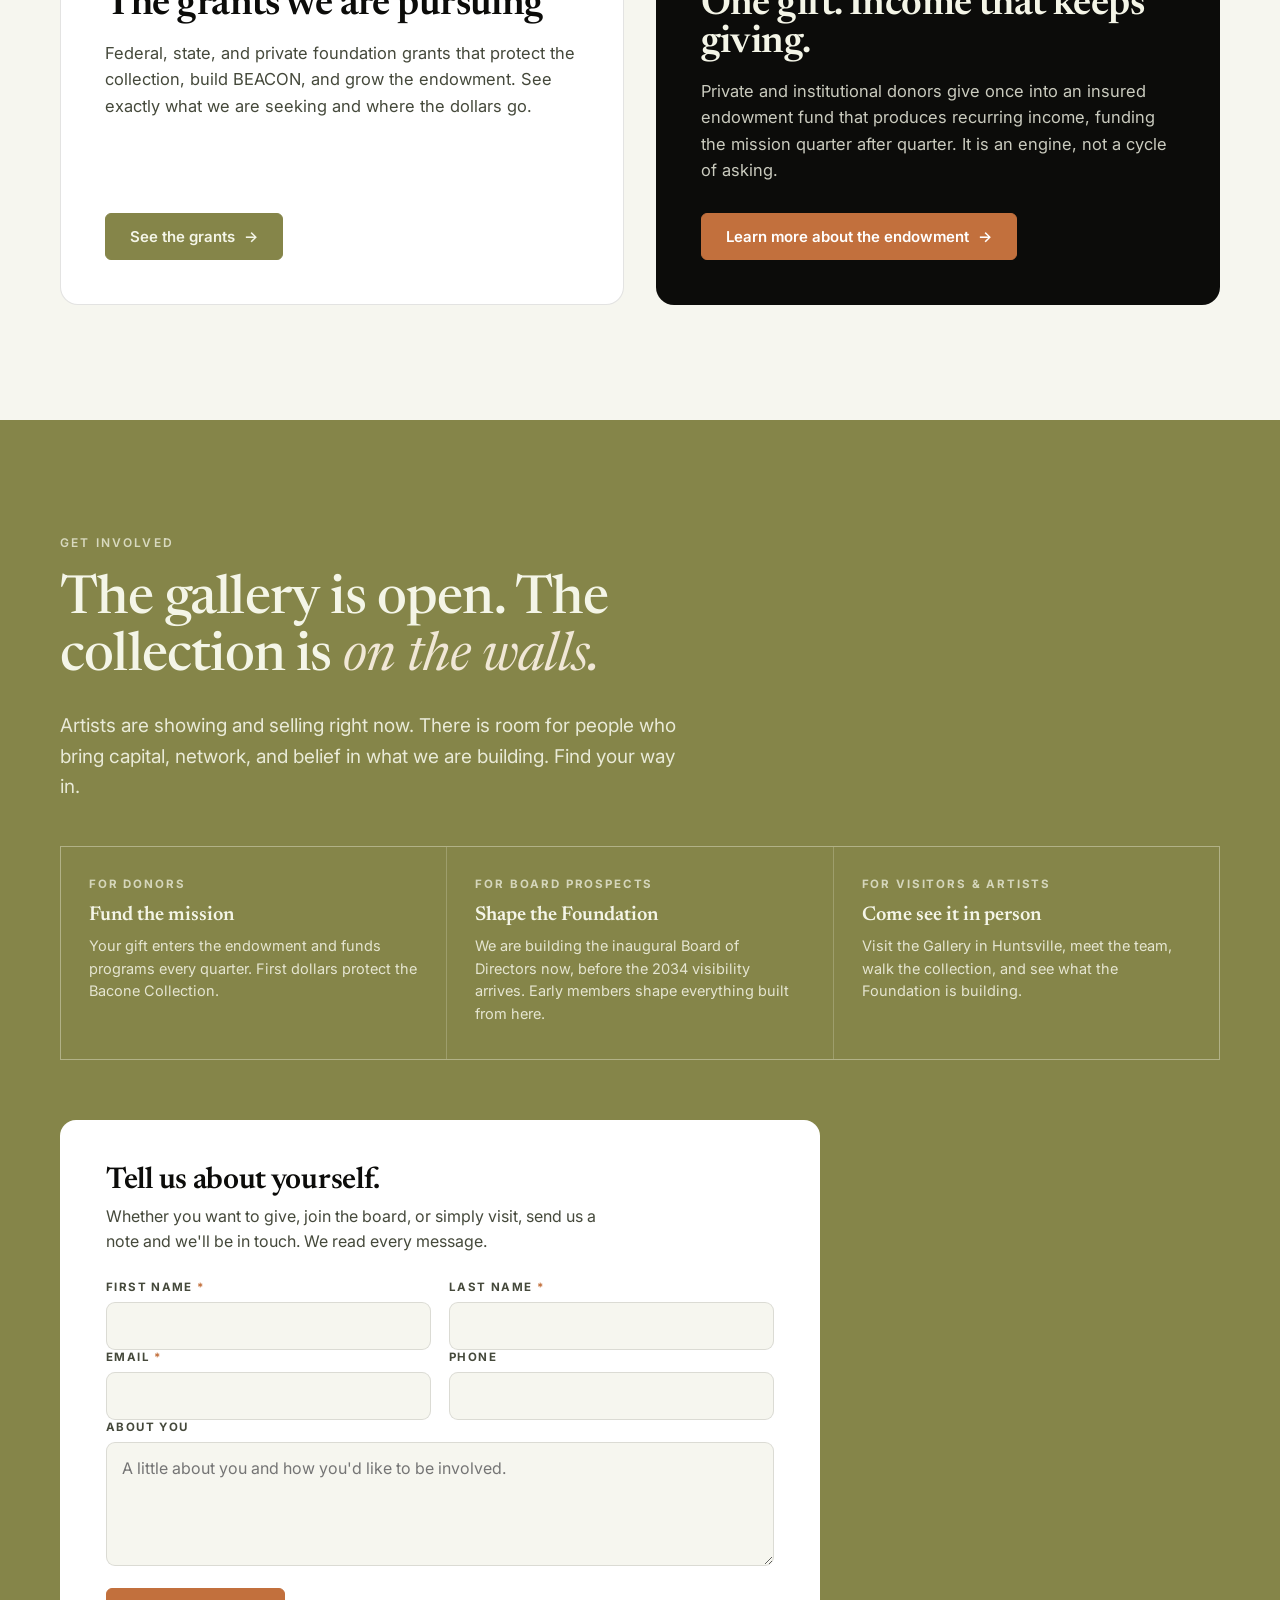
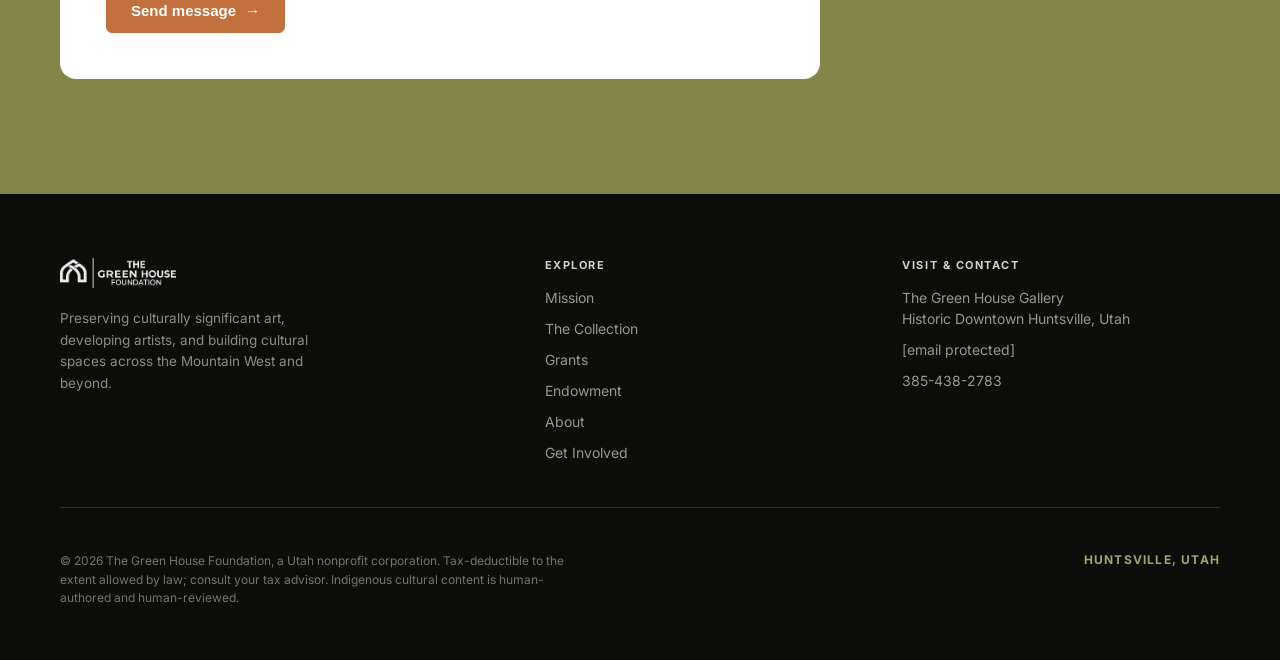
==== commit 58f8047f: "Add files via upload" ====
--- a/index.html
+++ b/index.html
@@ -7,6 +7,9 @@
 <title>The Green House Foundation | We keep art that matters from being lost</title>
 <meta name="description" content="The Green House Foundation preserves culturally significant art, develops artists into sustainable creative careers, and builds cultural spaces. A Utah 501(c)(3)." />
 <link rel="stylesheet" href="styles.css" />
+<link rel="preconnect" href="https://fonts.googleapis.com" />
+<link rel="preconnect" href="https://fonts.gstatic.com" crossorigin />
+<link rel="stylesheet" href="https://fonts.googleapis.com/css2?family=Newsreader:ital,opsz,wght@0,6..72,400;0,6..72,500;0,6..72,600;0,6..72,700;1,6..72,400;1,6..72,500;1,6..72,600;1,6..72,700&family=Inter:wght@400;500;600;700&display=swap" />
 <script>
 document.documentElement.className += ' js-anim';
 /* Tweakable controls — defaults persisted by the host between the EDITMODE markers. */
@@ -36,6 +39,12 @@
     --ground: #F0E7D6;
     --ember: #C2703D;
     --ember-deep: #A85C2F;
+    /* self-contained fallbacks (also defined in styles.css; inlined so the page
+       renders correctly even if the external stylesheet does not load) */
+    --olive: #858549;
+    --cream: #F4F5E7;
+    --font-display: 'Newsreader', Georgia, 'Times New Roman', serif;
+    --font-body: 'Inter', system-ui, -apple-system, 'Segoe UI', sans-serif;
   }
   * { box-sizing: border-box; }
   html, body { margin: 0; background: var(--paper); }
@@ -540,7 +549,7 @@
           <div class="col-h">Visit &amp; Contact</div>
           <ul>
             <li><p class="line">The Green House Gallery<br/>Historic Downtown Huntsville, Utah</p></li>
-            <li><a href="/cdn-cgi/l/email-protection#88ebfdfae9fce7fac8fce0edefe0efe9e4e4edfaf1a6ebe7e5"><span class="__cf_email__" data-cfemail="96f5e3e4f7e2f9e4d6e2fef3f1fef1f7fafaf3e4efb8f5f9fb">[email&#160;protected]</span></a></li>
+            <li><a href="/cdn-cgi/l/email-protection#1370666172677c6153677b76747b74727f7f76616a3d707c7e"><span class="__cf_email__" data-cfemail="f497818695809b86b4809c91939c9395989891868dda979b99">[email&#160;protected]</span></a></li>
             <li><a href="tel:+13854382783">385-438-2783</a></li>
           </ul>
         </div>
@@ -568,17 +577,29 @@
   // so the headline never stays hidden on a background first paint.
   setTimeout(function () { document.documentElement.classList.add('loaded'); }, 60);
 
-  // Reveal on scroll, with a safety fallback so nothing stays hidden.
+  // Reveal on scroll. Triggers the moment any pixel enters the viewport,
+  // reveals anything already on-screen at load, and has a fast safety
+  // fallback so content can never stay hidden or ghosted.
   var reveals = document.querySelectorAll('.reveal');
   function showAll() { reveals.forEach(function (el) { el.classList.add('in'); }); }
+  function showInView() {
+    var vh = window.innerHeight || document.documentElement.clientHeight;
+    reveals.forEach(function (el) {
+      var r = el.getBoundingClientRect();
+      if (r.top < vh * 0.92 && r.bottom > 0) el.classList.add('in');
+    });
+  }
   if ('IntersectionObserver' in window && !reduce) {
     var io = new IntersectionObserver(function (entries) {
       entries.forEach(function (e) {
         if (e.isIntersecting) { e.target.classList.add('in'); io.unobserve(e.target); }
       });
-    }, { threshold: 0.1, rootMargin: '0px 0px -8% 0px' });
+    }, { threshold: 0, rootMargin: '0px 0px -6% 0px' });
     reveals.forEach(function (el) { io.observe(el); });
-    setTimeout(showAll, 1800);
+    showInView();                       // reveal whatever is already visible at load
+    window.addEventListener('load', showInView);
+    setTimeout(showInView, 300);
+    setTimeout(showAll, 1200);          // hard fallback: nothing stays hidden
   } else {
     showAll();
   }
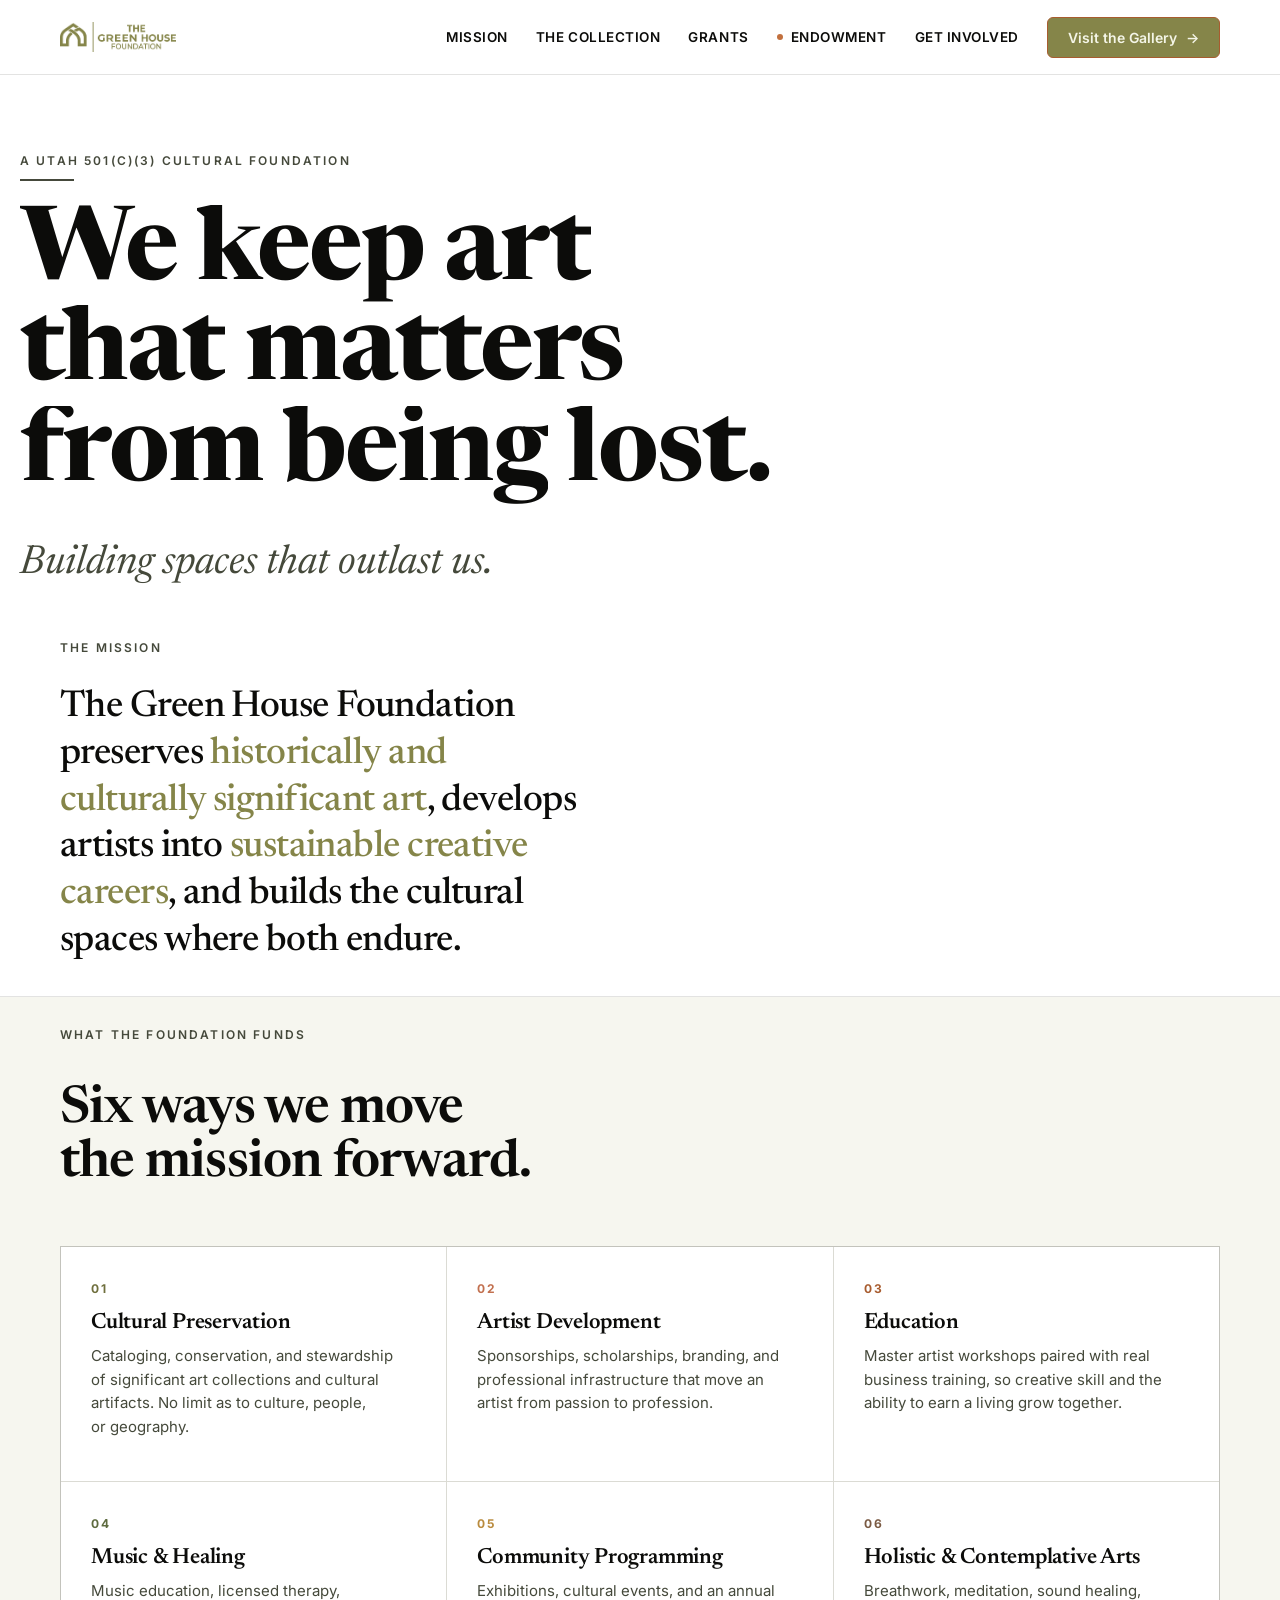
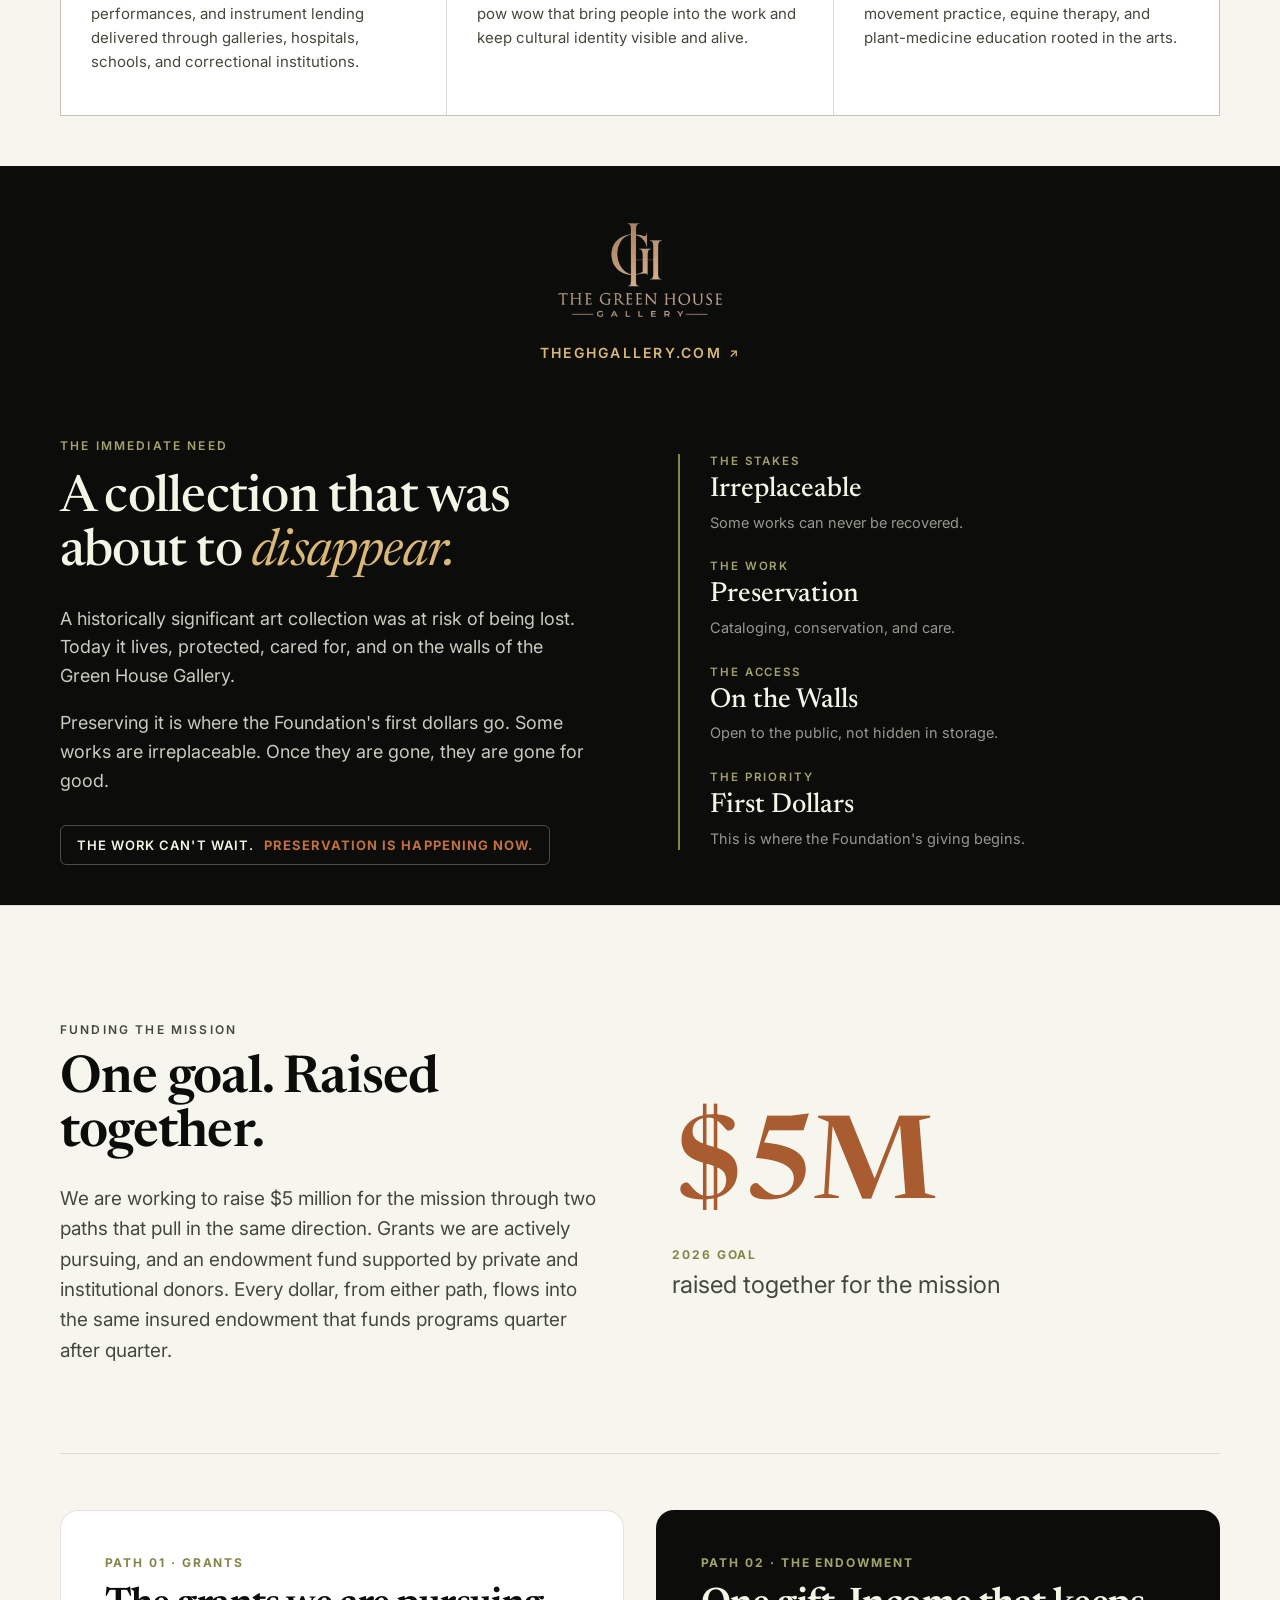
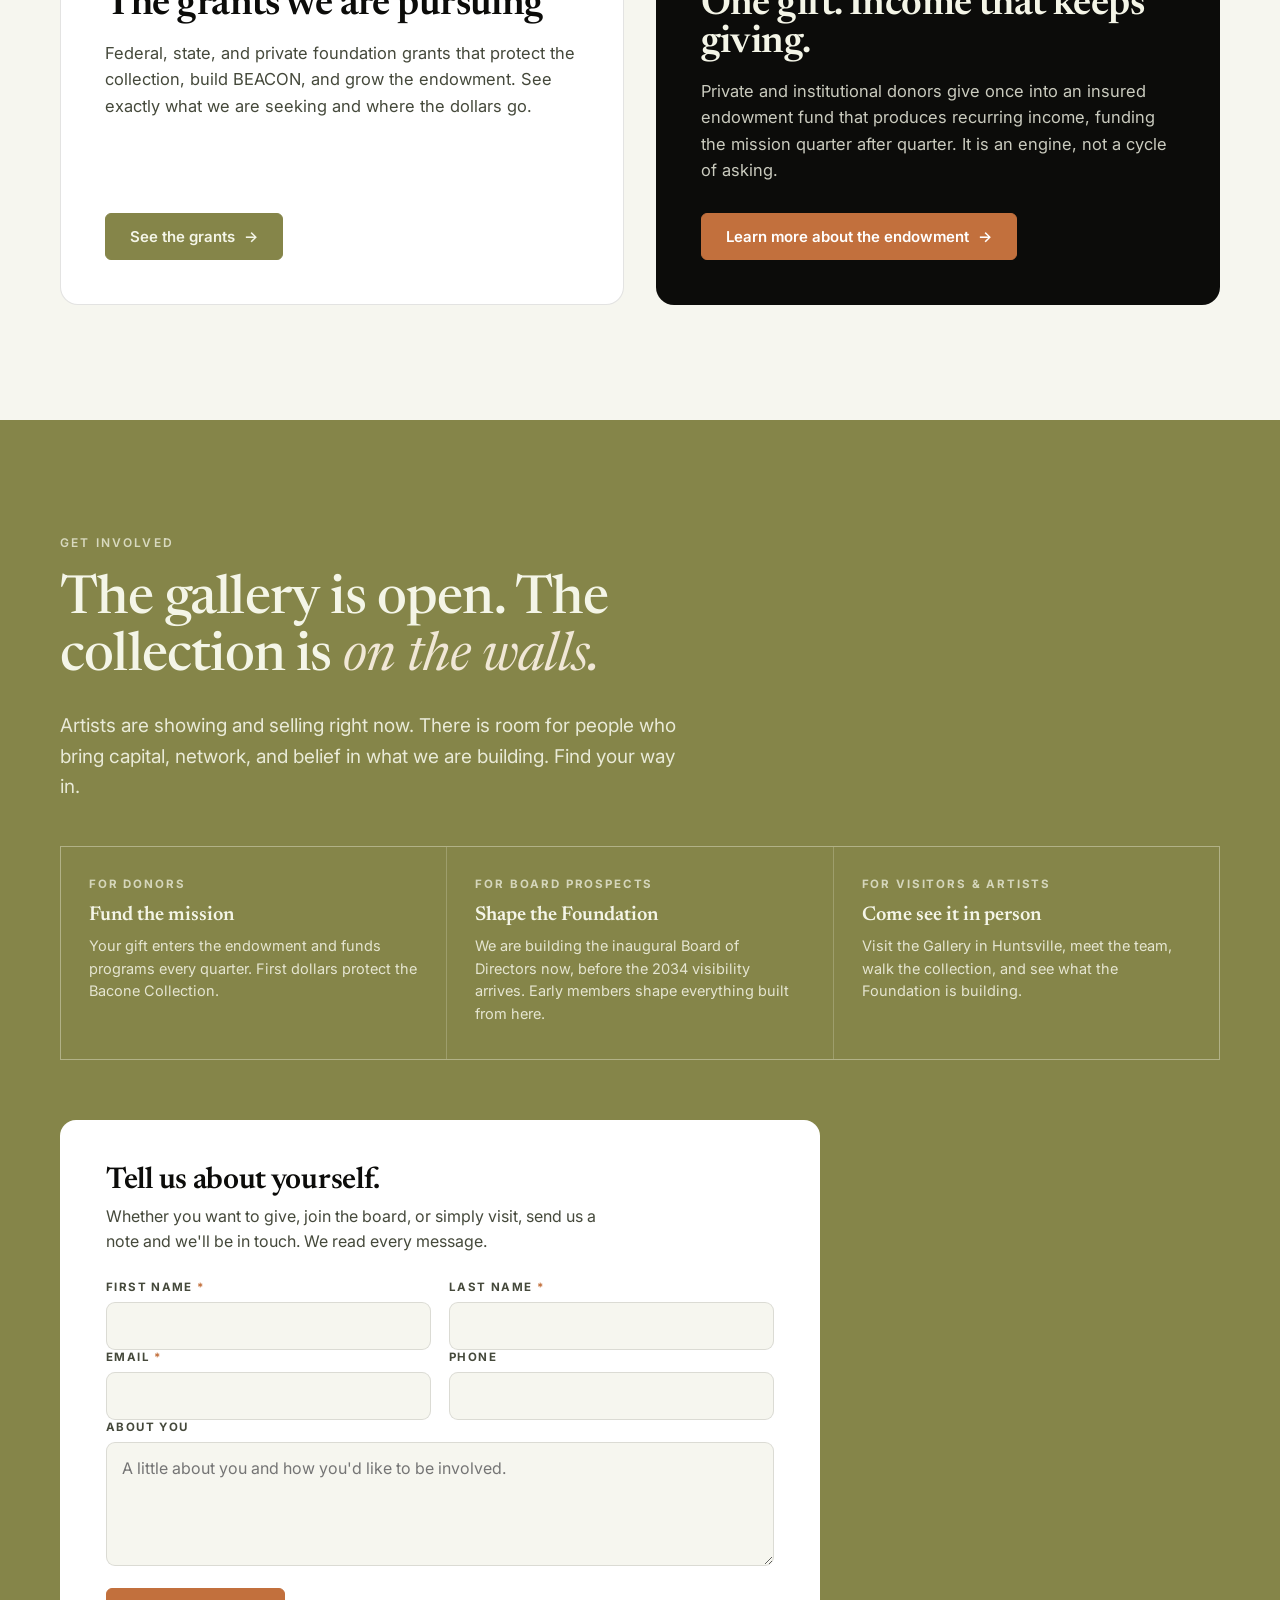
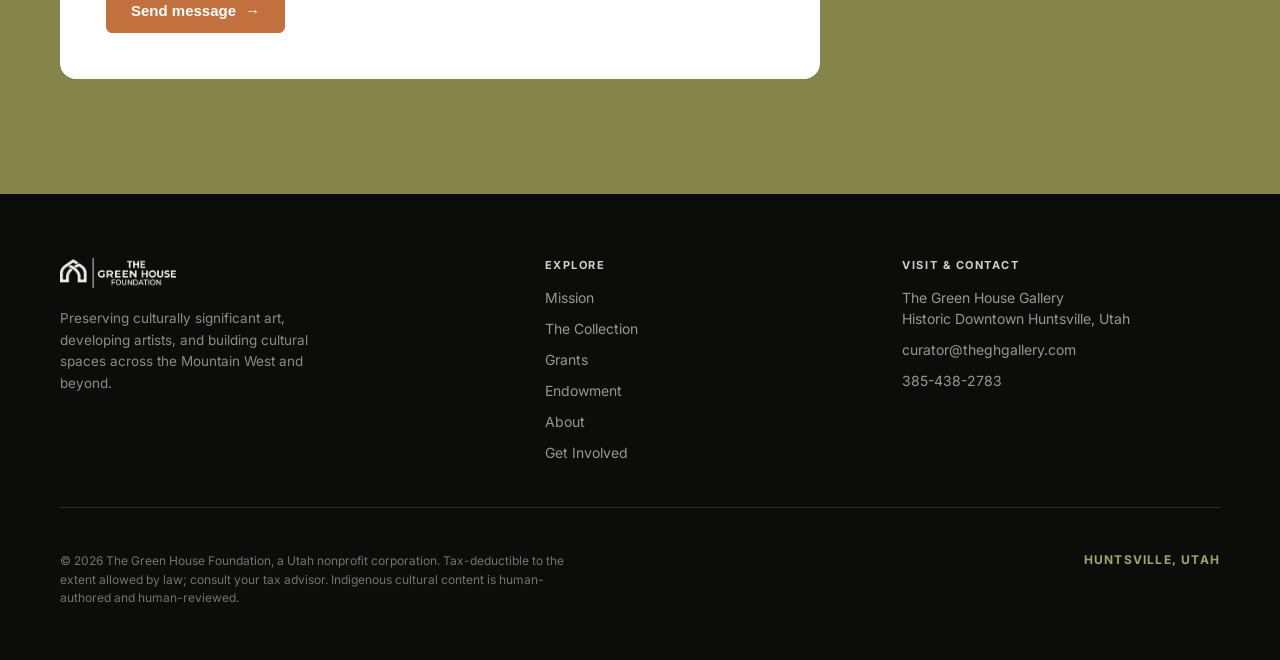
==== commit 190fa724: "Add files via upload claude design assets https://claude.ai/design/p/f2d9051c-4de7-4fb5-8001-bda5b0c" ====
--- a/index.html
+++ b/index.html
@@ -549,7 +549,7 @@
           <div class="col-h">Visit &amp; Contact</div>
           <ul>
             <li><p class="line">The Green House Gallery<br/>Historic Downtown Huntsville, Utah</p></li>
-            <li><a href="/cdn-cgi/l/email-protection#1370666172677c6153677b76747b74727f7f76616a3d707c7e"><span class="__cf_email__" data-cfemail="f497818695809b86b4809c91939c9395989891868dda979b99">[email&#160;protected]</span></a></li>
+            <li><a href="mailto:curator@theghgallery.com">curator@theghgallery.com</a></li>
             <li><a href="tel:+13854382783">385-438-2783</a></li>
           </ul>
         </div>
@@ -561,7 +561,7 @@
     </div>
   </footer>
 
-<script data-cfasync="false" src="/cdn-cgi/scripts/5c5dd728/cloudflare-static/email-decode.min.js"></script><script>
+<script>
 (function () {
   var reduce = window.matchMedia('(prefers-reduced-motion: reduce)').matches;
 
--- a/styles.css
+++ b/styles.css
@@ -0,0 +1,11 @@
+/* ============================================================
+   The Green House Foundation — Design System
+   Global entry point. Consumers link THIS file only.
+   Keep this file as @import lines only.
+   ============================================================ */
+@import url('./tokens/fonts.css');
+@import url('./tokens/colors.css');
+@import url('./tokens/typography.css');
+@import url('./tokens/spacing.css');
+@import url('./tokens/bacone.css');
+@import url('./tokens/base.css');
